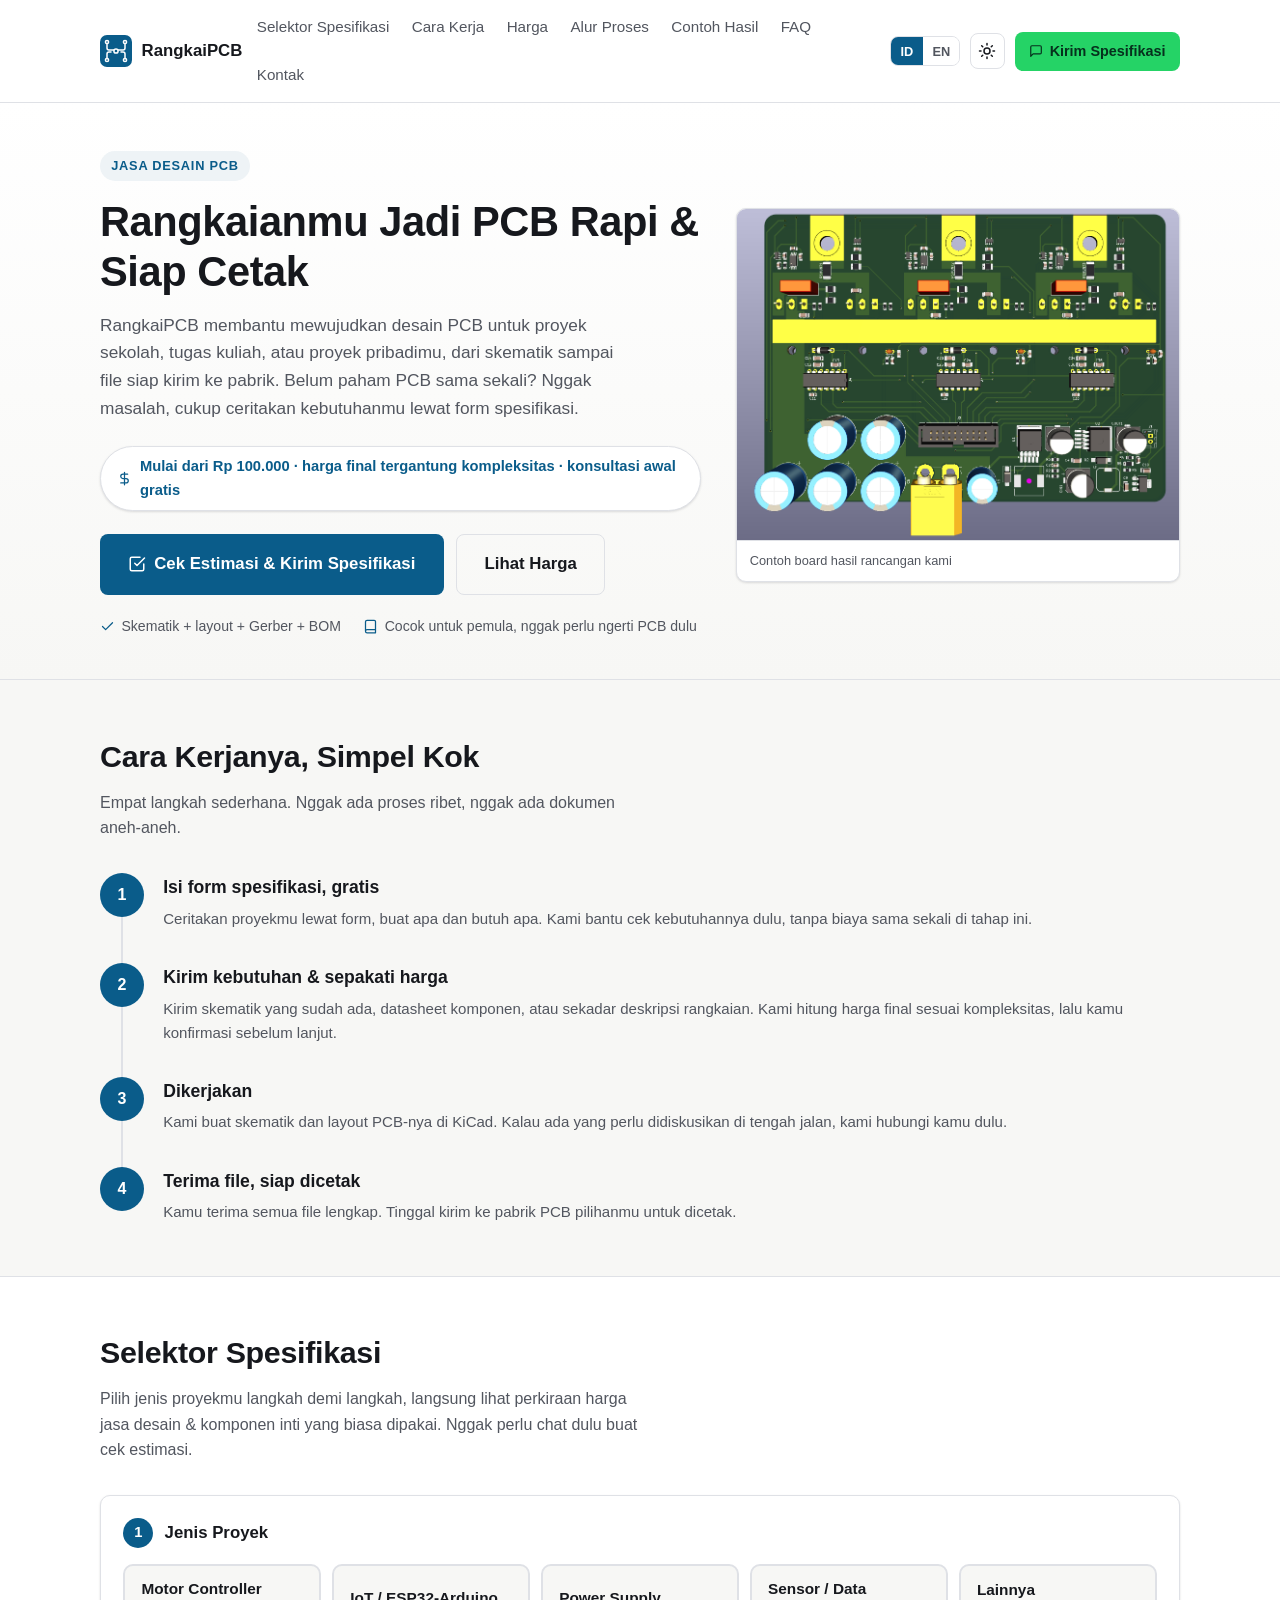
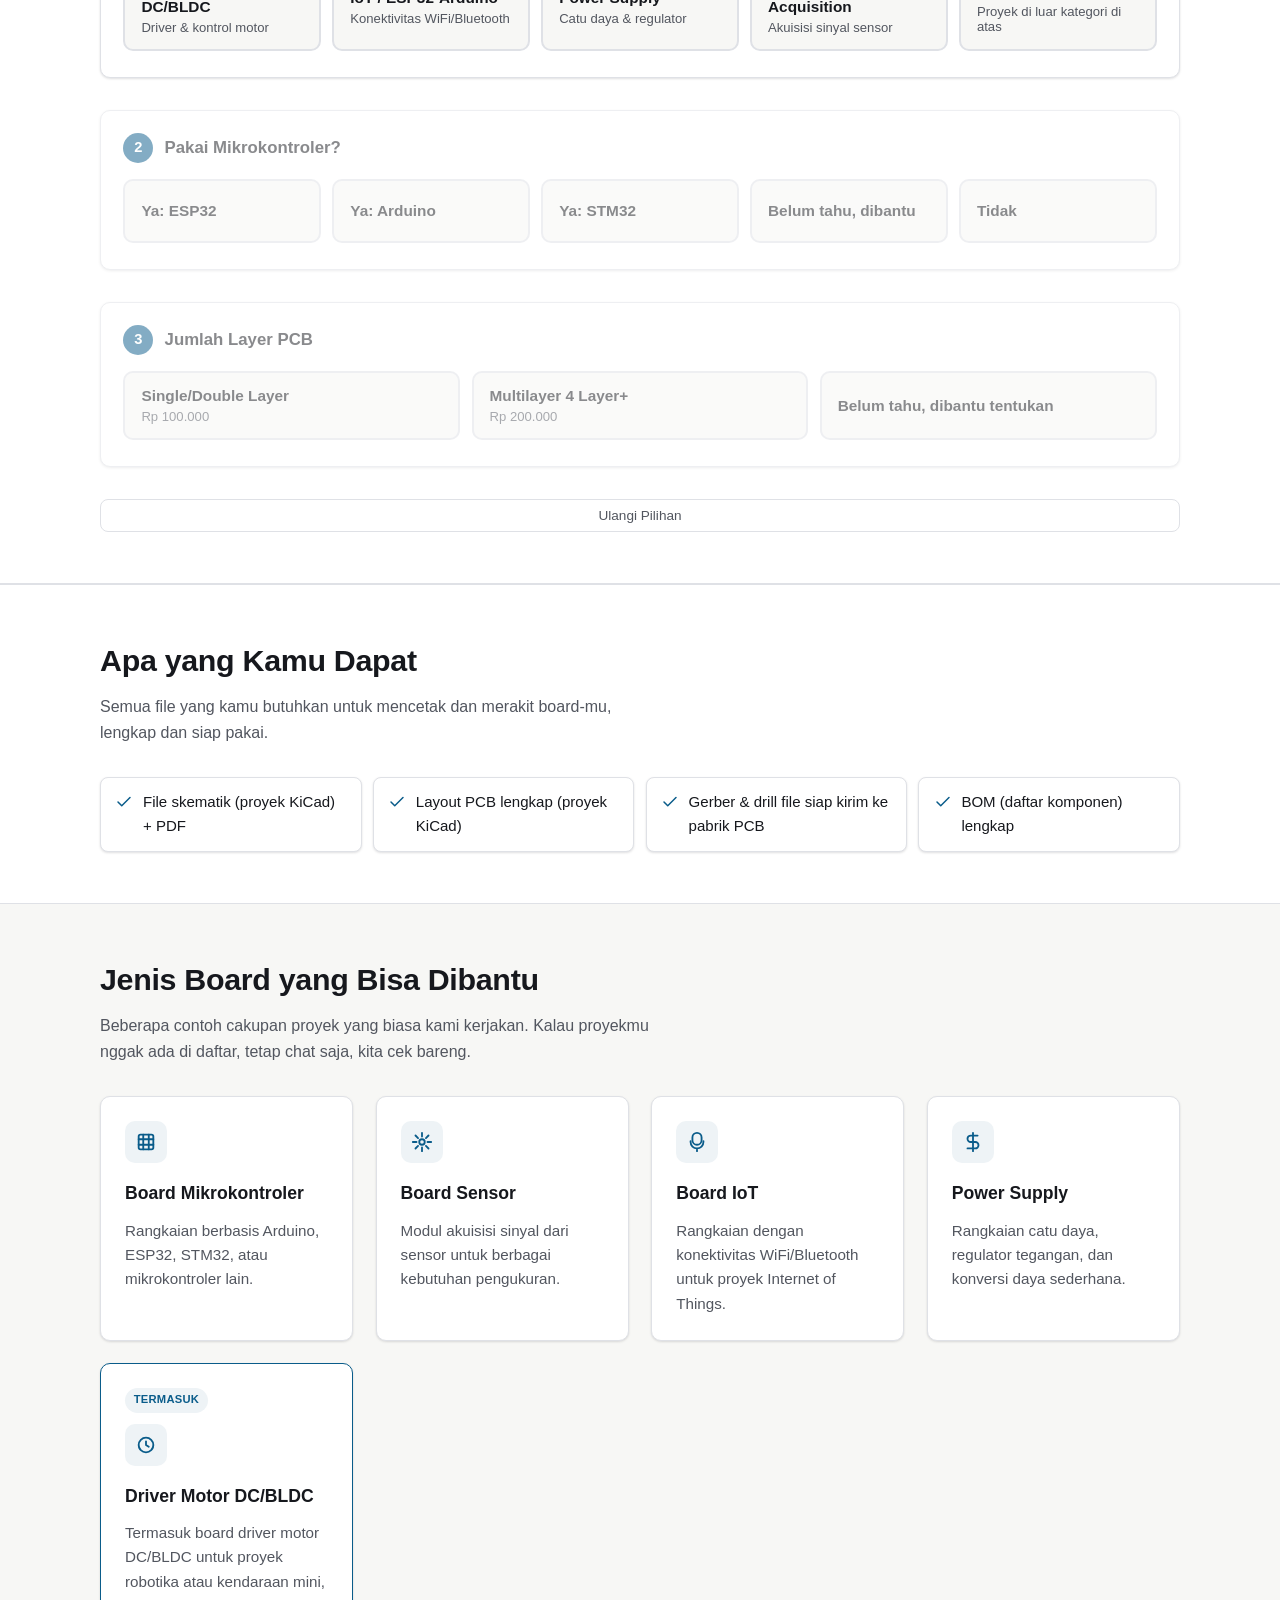
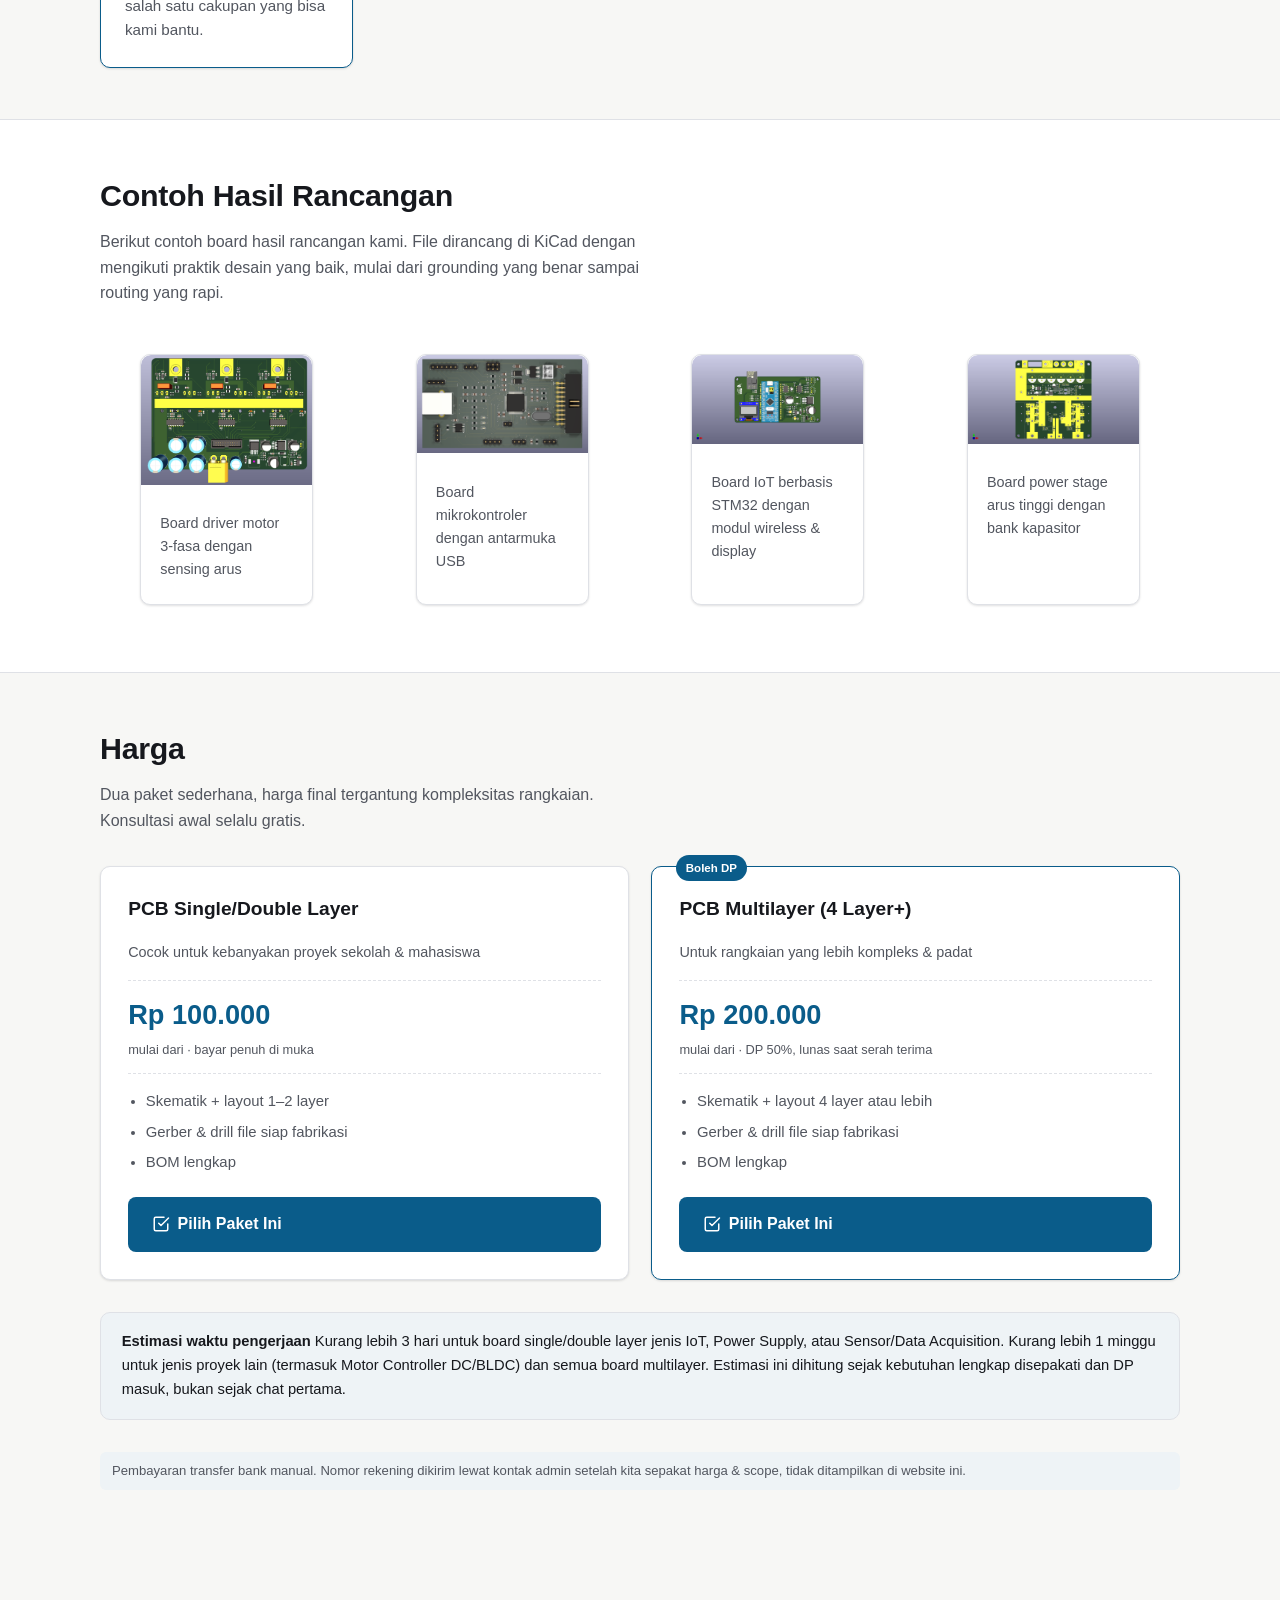
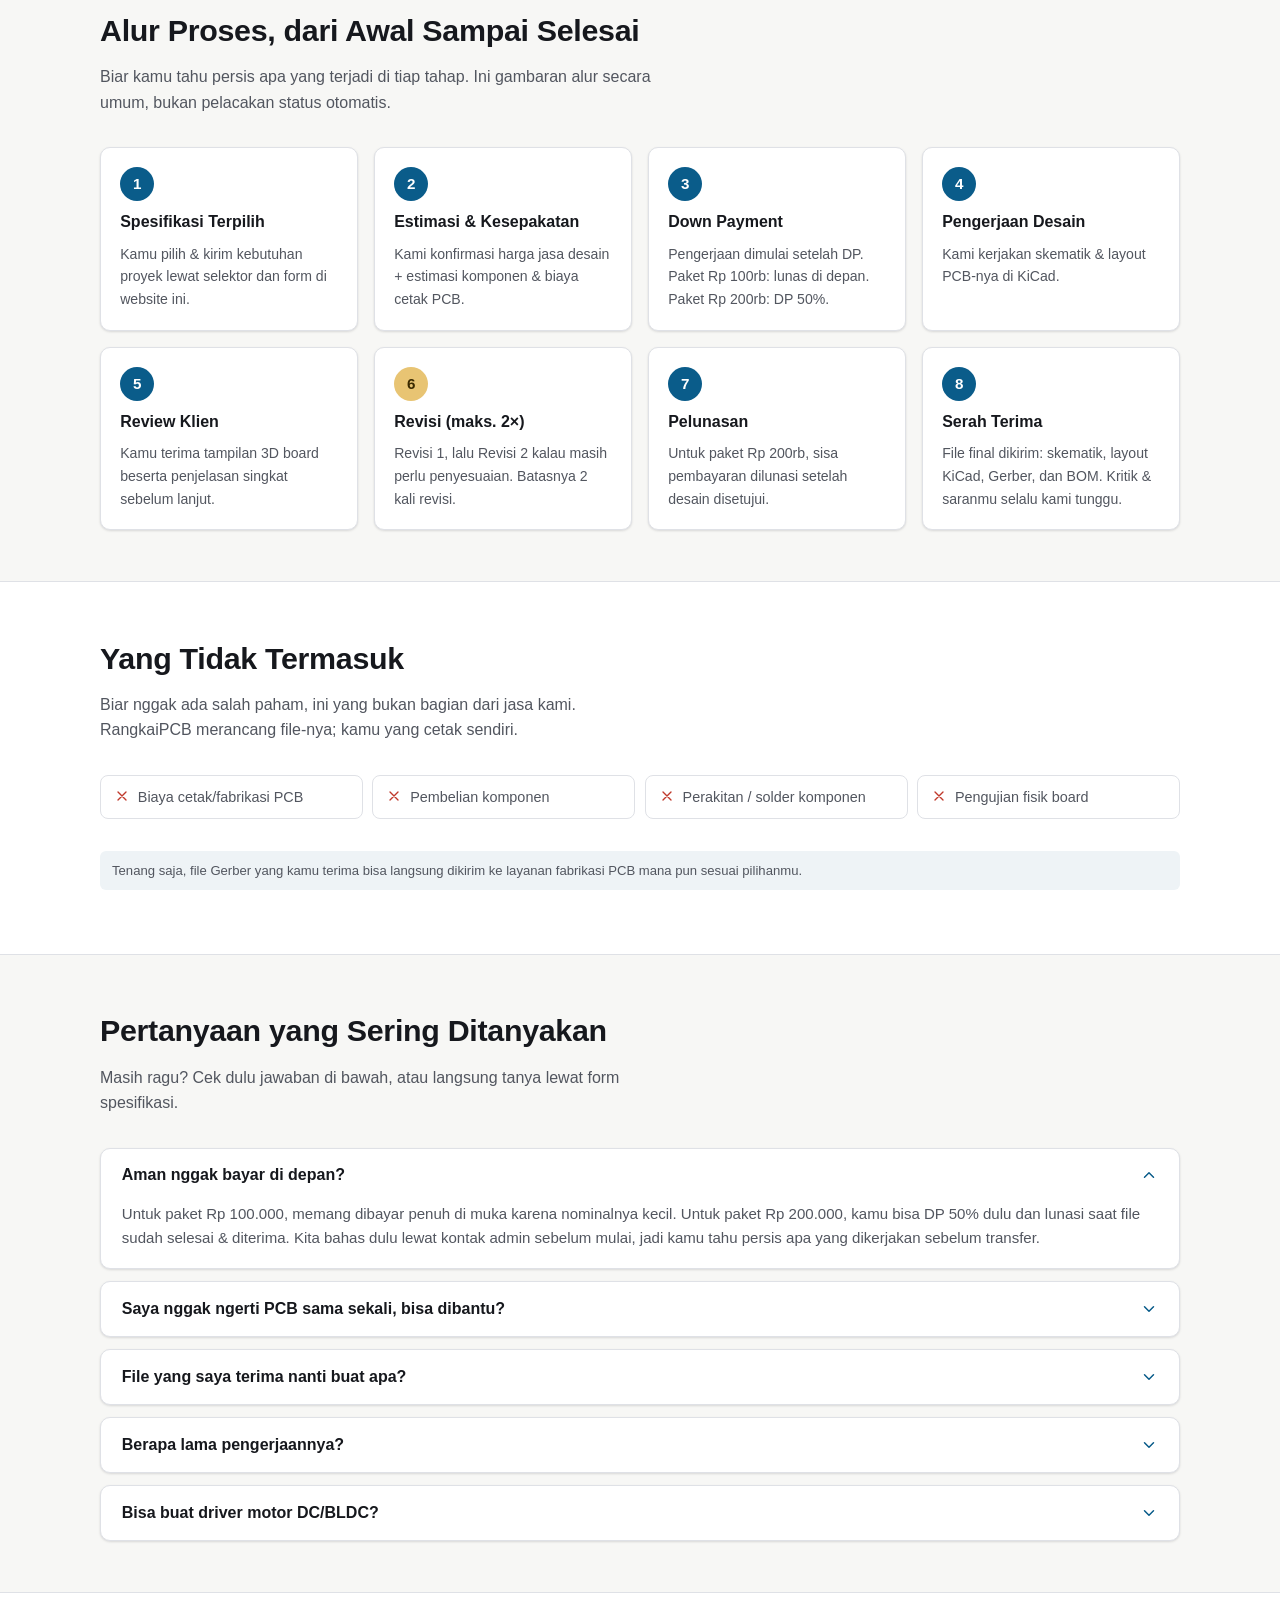
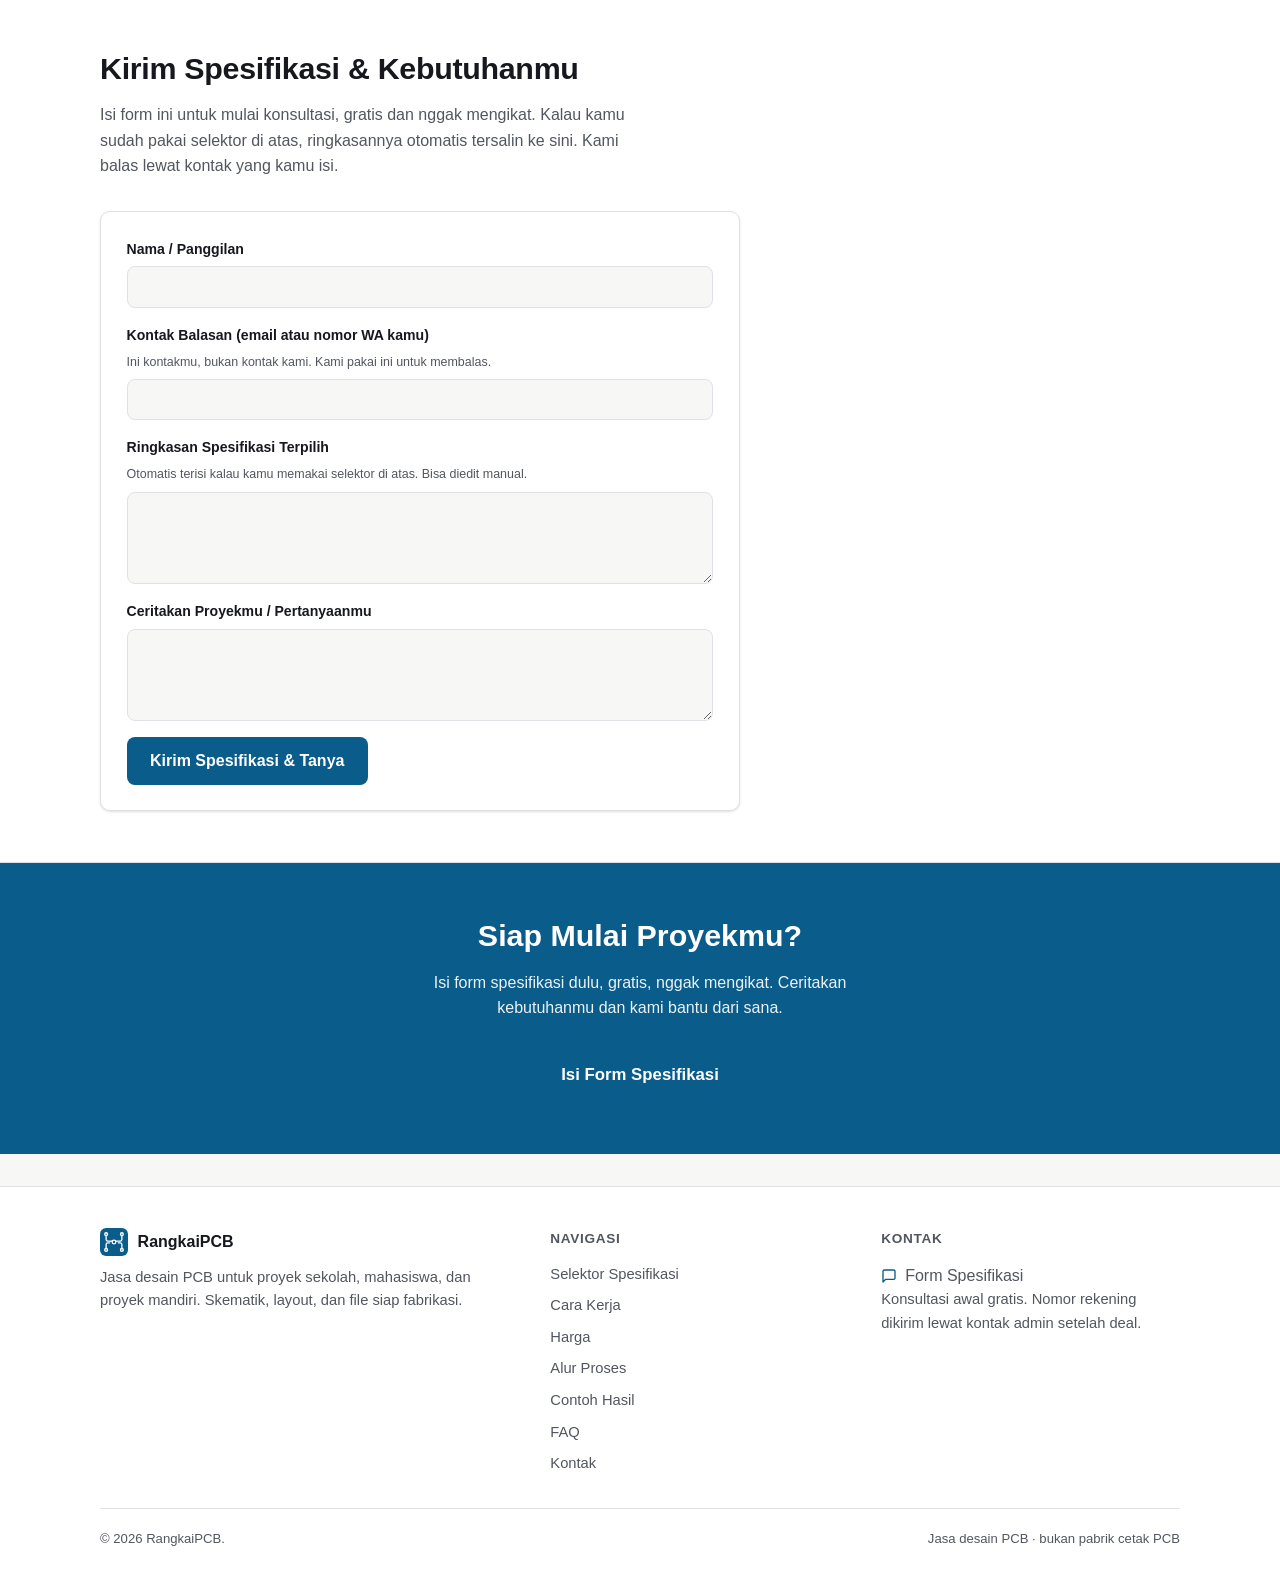
==== index.html @ 3a5ecfdc "initial commit" ====
<!DOCTYPE html>
<html lang="id" data-lang="id">
<head>
<meta charset="UTF-8">
<meta name="viewport" content="width=device-width, initial-scale=1.0">
<title data-title-id="RangkaiPCB: Jasa Desain PCB Mulai Rp 100.000" data-title-en="RangkaiPCB: PCB Design Service from Rp 100,000">RangkaiPCB: Jasa Desain PCB Mulai Rp 100.000</title>
<meta name="description" content="Jasa desain PCB murah untuk proyek sekolah dan mahasiswa. Skematik, layout, Gerber siap fabrikasi &amp; BOM. Mulai dari Rp 100.000, konsultasi awal gratis." data-desc-id="Jasa desain PCB murah untuk proyek sekolah dan mahasiswa. Skematik, layout, Gerber siap fabrikasi &amp; BOM. Mulai dari Rp 100.000, konsultasi awal gratis." data-desc-en="Affordable PCB design service for school and student projects. Schematic, layout, fabrication-ready Gerber files &amp; BOM. Starting from Rp 100,000, free initial consultation.">
<meta name="keywords" content="jasa desain PCB, jasa desain PCB murah, desain PCB proyek sekolah, desain PCB mahasiswa, jasa layout PCB, PCB design service, student PCB design, cheap PCB design service">
<meta name="theme-color" content="#0a5c8a">
<link rel="icon" type="image/svg+xml" href="assets/favicon.svg">
<link rel="canonical" href="https://rangkaipcb.github.io/">
<meta property="og:type" content="website">
<meta property="og:url" content="https://rangkaipcb.github.io/">
<meta property="og:title" content="RangkaiPCB: Jasa Desain PCB Mulai Rp 100.000">
<meta property="og:description" content="Skematik, layout, dan file siap fabrikasi untuk proyek sekolah &amp; mahasiswa. Mulai dari Rp 100.000. Konsultasi awal gratis.">
<meta property="og:image" content="https://rangkaipcb.github.io/assets/img/og-image.svg">
<meta property="og:locale" content="id_ID">
<meta name="twitter:card" content="summary_large_image">
<link rel="stylesheet" href="assets/css/style.css">
</head>
<body>
<a class="skip-link" href="#main">Lewati ke konten utama / Skip to main content</a>

<header class="site-header">
  <nav class="nav-bar" aria-label="Navigasi utama">
    <a class="brand" href="index.html">
      <svg class="brand-logo" viewBox="0 0 64 64" aria-hidden="true"><rect width="64" height="64" rx="14" fill="#0a5c8a"/><g fill="none" stroke="#fff" stroke-width="3" stroke-linecap="round" stroke-linejoin="round"><circle cx="14" cy="14" r="3.2"/><circle cx="50" cy="14" r="3.2"/><circle cx="14" cy="50" r="3.2"/><circle cx="50" cy="50" r="3.2"/><circle cx="32" cy="32" r="4.2"/><path d="M14 17.2v9a4 4 0 0 0 4 4h10"/><path d="M50 17.2v9a4 4 0 0 1 -4 4h-10"/><path d="M14 46.8v-9a4 4 0 0 1 4 -4h4"/><path d="M50 46.8v-9a4 4 0 0 0 -4 -4h-4"/></g></svg>
      <span>RangkaiPCB</span>
    </a>
    <button class="nav-toggle" id="nav-toggle" aria-expanded="false" aria-controls="nav-links" aria-label="Buka menu navigasi">
      <svg viewBox="0 0 24 24" fill="none" stroke="currentColor" stroke-width="2" stroke-linecap="round" aria-hidden="true"><path d="M3 6h18M3 12h18M3 18h18"/></svg>
    </button>
    <ul class="nav-links" id="nav-links">
      <li><a href="#selektor" data-lang-id="Selektor Spesifikasi" data-lang-en="Spec Selector">Selektor Spesifikasi</a></li>
      <li><a href="#cara-kerja" data-lang-id="Cara Kerja" data-lang-en="How It Works">Cara Kerja</a></li>
      <li><a href="#harga" data-lang-id="Harga" data-lang-en="Pricing">Harga</a></li>
      <li><a href="#alur" data-lang-id="Alur Proses" data-lang-en="Process Flow">Alur Proses</a></li>
      <li><a href="#contoh" data-lang-id="Contoh Hasil" data-lang-en="Sample Work">Contoh Hasil</a></li>
      <li><a href="#faq" data-lang-id="FAQ" data-lang-en="FAQ">FAQ</a></li>
      <li><a href="#kontak" data-lang-id="Kontak" data-lang-en="Contact">Kontak</a></li>
    </ul>
    <div class="nav-tools">
      <div class="lang-toggle" role="group" aria-label="Pilih bahasa / Language switch">
        <button type="button" data-lang-btn="id" class="active" aria-pressed="true">ID</button>
        <button type="button" data-lang-btn="en" aria-pressed="false">EN</button>
      </div>
      <button class="icon-btn" id="theme-toggle" type="button" aria-pressed="false" aria-label="Ganti mode gelap/terang">
        <svg viewBox="0 0 24 24" fill="none" stroke="currentColor" stroke-width="2" stroke-linecap="round" stroke-linejoin="round" aria-hidden="true"><circle cx="12" cy="12" r="4"/><path d="M12 2v2M12 20v2M4.9 4.9l1.4 1.4M17.7 17.7l1.4 1.4M2 12h2M20 12h2M4.9 19.1l1.4-1.4M17.7 6.3l1.4-1.4"/></svg>
      </button>
      <a class="nav-cta" href="#kontak">
        <svg viewBox="0 0 24 24" fill="none" stroke="currentColor" stroke-width="2" stroke-linecap="round" stroke-linejoin="round" aria-hidden="true"><path d="M21 15a2 2 0 0 1-2 2H7l-4 4V5a2 2 0 0 1 2-2h14a2 2 0 0 1 2 2z"/></svg>
        <span data-lang-id="Kirim Spesifikasi" data-lang-en="Send Spec">Kirim Spesifikasi</span>
      </a>
    </div>
  </nav>
</header>

<main id="main">

  <!-- HERO -->
  <section class="hero">
    <div class="container hero-grid">
      <div>
        <span class="eyebrow" data-lang-id="Jasa Desain PCB" data-lang-en="PCB Design Service">Jasa Desain PCB</span>
        <h1 data-lang-id="Rangkaianmu Jadi PCB Rapi &amp; Siap Cetak" data-lang-en="Turn Your Circuit Into a Clean, Print-Ready PCB">Rangkaianmu Jadi PCB Rapi &amp; Siap Cetak</h1>
        <p class="hero-lead" data-lang-id="RangkaiPCB membantu mewujudkan desain PCB untuk proyek sekolah, tugas kuliah, atau proyek pribadimu, dari skematik sampai file siap kirim ke pabrik. Belum paham PCB sama sekali? Nggak masalah, cukup ceritakan kebutuhanmu lewat form spesifikasi." data-lang-en="RangkaiPCB helps bring your PCB design to life for school projects, college assignments, or personal builds, from schematic all the way to files ready for the fab house. No PCB knowledge yet? No problem, just tell us what you need through the spec form.">RangkaiPCB membantu mewujudkan desain PCB untuk proyek sekolah, tugas kuliah, atau proyek pribadimu, dari skematik sampai file siap kirim ke pabrik. Belum paham PCB sama sekali? Nggak masalah, cukup ceritakan kebutuhanmu lewat form spesifikasi.</p>
        <div class="hero-price-chip">
          <svg width="16" height="16" viewBox="0 0 24 24" fill="none" stroke="currentColor" stroke-width="2" stroke-linecap="round" stroke-linejoin="round" aria-hidden="true"><path d="M12 2v20M17 5H9.5a3.5 3.5 0 0 0 0 7h5a3.5 3.5 0 0 1 0 7H6"/></svg>
          <span data-lang-id="Mulai dari Rp 100.000 &middot; harga final tergantung kompleksitas &middot; konsultasi awal gratis" data-lang-en="Starting from Rp 100,000 &middot; final price depends on complexity &middot; free initial consultation">Mulai dari Rp 100.000 &middot; harga final tergantung kompleksitas &middot; konsultasi awal gratis</span>
        </div>
        <div class="hero-actions">
          <a class="btn btn-primary btn-lg" href="#selektor">
            <svg viewBox="0 0 24 24" fill="none" stroke="currentColor" stroke-width="2" stroke-linecap="round" stroke-linejoin="round" aria-hidden="true"><path d="M9 11l3 3L22 4M21 12v7a2 2 0 0 1-2 2H5a2 2 0 0 1-2-2V5a2 2 0 0 1 2-2h11"/></svg>
            <span data-lang-id="Cek Estimasi &amp; Kirim Spesifikasi" data-lang-en="Check Estimate &amp; Send Spec">Cek Estimasi &amp; Kirim Spesifikasi</span>
          </a>
          <a class="btn btn-outline btn-lg" href="#harga">
            <span data-lang-id="Lihat Harga" data-lang-en="See Pricing">Lihat Harga</span>
          </a>
        </div>
        <ul class="hero-meta">
          <li>
            <svg viewBox="0 0 24 24" fill="none" stroke="currentColor" stroke-width="2" stroke-linecap="round" stroke-linejoin="round" aria-hidden="true"><path d="M20 6 9 17l-5-5"/></svg>
            <span data-lang-id="Skematik + layout + Gerber + BOM" data-lang-en="Schematic + layout + Gerber + BOM">Skematik + layout + Gerber + BOM</span>
          </li>
          <li>
            <svg viewBox="0 0 24 24" fill="none" stroke="currentColor" stroke-width="2" stroke-linecap="round" stroke-linejoin="round" aria-hidden="true"><path d="M4 19.5A2.5 2.5 0 0 1 6.5 17H20M4 19.5A2.5 2.5 0 0 0 6.5 22H20V4a2 2 0 0 0-2-2H6.5A2.5 2.5 0 0 0 4 4.5v15Z"/></svg>
            <span data-lang-id="Cocok untuk pemula, nggak perlu ngerti PCB dulu" data-lang-en="Beginner friendly, no prior PCB knowledge needed">Cocok untuk pemula, nggak perlu ngerti PCB dulu</span>
          </li>
        </ul>
      </div>
      <div class="hero-media">
        <figure>
          <img src="assets/img/board-motor.png" alt="Contoh board PCB hasil rancangan RangkaiPCB">
          <figcaption data-lang-id="Contoh board hasil rancangan kami" data-lang-en="Sample board from one of our designs">Contoh board hasil rancangan kami</figcaption>
        </figure>
      </div>
    </div>
  </section>

  <!-- CARA KERJA -->
  <section class="section" id="cara-kerja">
    <div class="container">
      <div class="section-head">
        <h2 data-lang-id="Cara Kerjanya, Simpel Kok" data-lang-en="How It Works, Simple as That">Cara Kerjanya, Simpel Kok</h2>
        <p data-lang-id="Empat langkah sederhana. Nggak ada proses ribet, nggak ada dokumen aneh-aneh." data-lang-en="Four simple steps. No complicated process, no confusing paperwork.">Empat langkah sederhana. Nggak ada proses ribet, nggak ada dokumen aneh-aneh.</p>
      </div>
      <div class="timeline">
        <div class="timeline-step">
          <div class="timeline-marker">1</div>
          <div class="timeline-body">
            <h3 data-lang-id="Isi form spesifikasi, gratis" data-lang-en="Fill in the spec form, free">Isi form spesifikasi, gratis</h3>
            <p data-lang-id="Ceritakan proyekmu lewat form, buat apa dan butuh apa. Kami bantu cek kebutuhannya dulu, tanpa biaya sama sekali di tahap ini." data-lang-en="Tell us about your project through the form: what it's for and what you need. We'll help figure out the requirements first, completely free at this stage.">Ceritakan proyekmu lewat form, buat apa dan butuh apa. Kami bantu cek kebutuhannya dulu, tanpa biaya sama sekali di tahap ini.</p>
          </div>
        </div>
        <div class="timeline-step">
          <div class="timeline-marker">2</div>
          <div class="timeline-body">
            <h3 data-lang-id="Kirim kebutuhan &amp; sepakati harga" data-lang-en="Share requirements &amp; agree on price">Kirim kebutuhan &amp; sepakati harga</h3>
            <p data-lang-id="Kirim skematik yang sudah ada, datasheet komponen, atau sekadar deskripsi rangkaian. Kami hitung harga final sesuai kompleksitas, lalu kamu konfirmasi sebelum lanjut." data-lang-en="Send over any existing schematic, component datasheets, or just a description of the circuit. We calculate the final price based on complexity, and you confirm before we proceed.">Kirim skematik yang sudah ada, datasheet komponen, atau sekadar deskripsi rangkaian. Kami hitung harga final sesuai kompleksitas, lalu kamu konfirmasi sebelum lanjut.</p>
          </div>
        </div>
        <div class="timeline-step">
          <div class="timeline-marker">3</div>
          <div class="timeline-body">
            <h3 data-lang-id="Dikerjakan" data-lang-en="We design it">Dikerjakan</h3>
            <p data-lang-id="Kami buat skematik dan layout PCB-nya di KiCad. Kalau ada yang perlu didiskusikan di tengah jalan, kami hubungi kamu dulu." data-lang-en="We build the schematic and PCB layout in KiCad. If anything needs to be discussed along the way, we'll reach out first.">Kami buat skematik dan layout PCB-nya di KiCad. Kalau ada yang perlu didiskusikan di tengah jalan, kami hubungi kamu dulu.</p>
          </div>
        </div>
        <div class="timeline-step">
          <div class="timeline-marker">4</div>
          <div class="timeline-body">
            <h3 data-lang-id="Terima file, siap dicetak" data-lang-en="Receive your files, ready to fabricate">Terima file, siap dicetak</h3>
            <p data-lang-id="Kamu terima semua file lengkap. Tinggal kirim ke pabrik PCB pilihanmu untuk dicetak." data-lang-en="You receive all the complete files. Just send them to a fab house of your choice for production.">Kamu terima semua file lengkap. Tinggal kirim ke pabrik PCB pilihanmu untuk dicetak.</p>
          </div>
        </div>
      </div>
    </div>
  </section>

  <!-- SELEKTOR SPESIFIKASI -->
  <section class="section section-alt" id="selektor">
    <div class="container">
      <div class="section-head">
        <h2 data-lang-id="Selektor Spesifikasi" data-lang-en="Spec Selector">Selektor Spesifikasi</h2>
        <p data-lang-id="Pilih jenis proyekmu langkah demi langkah, langsung lihat perkiraan harga jasa desain &amp; komponen inti yang biasa dipakai. Nggak perlu chat dulu buat cek estimasi." data-lang-en="Pick your project type step by step and instantly see the design service price estimate &amp; typical core components used. No need to chat first just to check an estimate.">Pilih jenis proyekmu langkah demi langkah, langsung lihat perkiraan harga jasa desain &amp; komponen inti yang biasa dipakai. Nggak perlu chat dulu buat cek estimasi.</p>
      </div>

      <div class="selector-steps" id="spec-selector">

        <!-- Step 1: Jenis Proyek -->
        <div class="selector-step" data-step="project" data-locked="false">
          <div class="selector-step-head">
            <span class="selector-step-num">1</span>
            <h3 data-lang-id="Jenis Proyek" data-lang-en="Project Type">Jenis Proyek</h3>
          </div>
          <div class="selector-options" data-group="project">
            <button type="button" class="selector-option" data-value="motor" aria-pressed="false">
              <span class="opt-title" data-lang-id="Motor Controller DC/BLDC" data-lang-en="DC/BLDC Motor Controller">Motor Controller DC/BLDC</span>
              <span class="opt-sub" data-lang-id="Driver &amp; kontrol motor" data-lang-en="Motor driver &amp; control">Driver &amp; kontrol motor</span>
            </button>
            <button type="button" class="selector-option" data-value="iot" aria-pressed="false">
              <span class="opt-title" data-lang-id="IoT / ESP32-Arduino" data-lang-en="IoT / ESP32-Arduino">IoT / ESP32-Arduino</span>
              <span class="opt-sub" data-lang-id="Konektivitas WiFi/Bluetooth" data-lang-en="WiFi/Bluetooth connectivity">Konektivitas WiFi/Bluetooth</span>
            </button>
            <button type="button" class="selector-option" data-value="power" aria-pressed="false">
              <span class="opt-title" data-lang-id="Power Supply" data-lang-en="Power Supply">Power Supply</span>
              <span class="opt-sub" data-lang-id="Catu daya &amp; regulator" data-lang-en="Power supply &amp; regulator">Catu daya &amp; regulator</span>
            </button>
            <button type="button" class="selector-option" data-value="sensor" aria-pressed="false">
              <span class="opt-title" data-lang-id="Sensor / Data Acquisition" data-lang-en="Sensor / Data Acquisition">Sensor / Data Acquisition</span>
              <span class="opt-sub" data-lang-id="Akuisisi sinyal sensor" data-lang-en="Sensor signal acquisition">Akuisisi sinyal sensor</span>
            </button>
            <button type="button" class="selector-option" data-value="lainnya" aria-pressed="false">
              <span class="opt-title" data-lang-id="Lainnya" data-lang-en="Other">Lainnya</span>
              <span class="opt-sub" data-lang-id="Proyek di luar kategori di atas" data-lang-en="Project outside the categories above">Proyek di luar kategori di atas</span>
            </button>
          </div>
        </div>

        <!-- Step 2: Mikrokontroler -->
        <div class="selector-step" data-step="mcu" data-locked="true">
          <div class="selector-step-head">
            <span class="selector-step-num">2</span>
            <h3 data-lang-id="Pakai Mikrokontroler?" data-lang-en="Using a Microcontroller?">Pakai Mikrokontroler?</h3>
          </div>
          <div class="selector-options" data-group="mcu">
            <button type="button" class="selector-option" data-value="esp32" aria-pressed="false">
              <span class="opt-title" data-lang-id="Ya: ESP32" data-lang-en="Yes: ESP32">Ya: ESP32</span>
            </button>
            <button type="button" class="selector-option" data-value="arduino" aria-pressed="false">
              <span class="opt-title" data-lang-id="Ya: Arduino" data-lang-en="Yes: Arduino">Ya: Arduino</span>
            </button>
            <button type="button" class="selector-option" data-value="stm32" aria-pressed="false">
              <span class="opt-title" data-lang-id="Ya: STM32" data-lang-en="Yes: STM32">Ya: STM32</span>
            </button>
            <button type="button" class="selector-option" data-value="belum-tahu-mcu" aria-pressed="false">
              <span class="opt-title" data-lang-id="Belum tahu, dibantu" data-lang-en="Not sure yet, help me decide">Belum tahu, dibantu</span>
            </button>
            <button type="button" class="selector-option" data-value="tidak" aria-pressed="false">
              <span class="opt-title" data-lang-id="Tidak" data-lang-en="No">Tidak</span>
            </button>
          </div>
        </div>

        <!-- Step 3: Jumlah Layer -->
        <div class="selector-step" data-step="layer" data-locked="true">
          <div class="selector-step-head">
            <span class="selector-step-num">3</span>
            <h3 data-lang-id="Jumlah Layer PCB" data-lang-en="Number of PCB Layers">Jumlah Layer PCB</h3>
          </div>
          <div class="selector-options" data-group="layer">
            <button type="button" class="selector-option" data-value="single-double" aria-pressed="false">
              <span class="opt-title" data-lang-id="Single/Double Layer" data-lang-en="Single/Double Layer">Single/Double Layer</span>
              <span class="opt-sub">Rp 100.000</span>
            </button>
            <button type="button" class="selector-option" data-value="multilayer" aria-pressed="false">
              <span class="opt-title" data-lang-id="Multilayer 4 Layer+" data-lang-en="Multilayer 4 Layer+">Multilayer 4 Layer+</span>
              <span class="opt-sub">Rp 200.000</span>
            </button>
            <button type="button" class="selector-option" data-value="belum-tahu-layer" aria-pressed="false">
              <span class="opt-title" data-lang-id="Belum tahu, dibantu tentukan" data-lang-en="Not sure yet, help me decide">Belum tahu, dibantu tentukan</span>
            </button>
          </div>
        </div>

        <!-- Reset -->
        <button type="button" class="selector-reset" id="selector-reset-btn" data-lang-id="Ulangi Pilihan" data-lang-en="Start Over">Ulangi Pilihan</button>

        <!-- Result panel -->
        <div class="spec-result" id="spec-result" aria-live="polite">
          <h3 class="spec-result-title">
            <svg viewBox="0 0 24 24" fill="none" stroke="currentColor" stroke-width="2" stroke-linecap="round" stroke-linejoin="round" aria-hidden="true"><path d="M20 6 9 17l-5-5"/></svg>
            <span data-lang-id="Spesifikasi Terpilih" data-lang-en="Selected Specification">Spesifikasi Terpilih</span>
          </h3>

          <div class="spec-summary" id="spec-summary"></div>

          <div class="spec-price" id="spec-price"></div>

          <div class="spec-component-list">
            <h4 data-lang-id="List Komponen Inti Tipikal" data-lang-en="Typical Core Component List">List Komponen Inti Tipikal</h4>
            <ul id="spec-components"></ul>
            <p class="spec-component-note" data-lang-id="Ini komponen TIPIKAL untuk jenis proyek ini, daftar finalnya menyesuaikan spesifikasi &amp; anggaranmu dan dibahas saat konsultasi. Komponen kecil (resistor, kapasitor, dll.) tidak dirinci di sini." data-lang-en="These are TYPICAL components for this project type; the final list depends on your spec &amp; budget and is discussed during consultation. Small components (resistors, capacitors, etc.) are not itemized here.">Ini komponen TIPIKAL untuk jenis proyek ini, daftar finalnya menyesuaikan spesifikasi &amp; anggaranmu dan dibahas saat konsultasi. Komponen kecil (resistor, kapasitor, dll.) tidak dirinci di sini.</p>
          </div>

          <div class="spec-cost-note">
            <p data-lang-id="Kamu membayar jasa desain (harga di atas). Komponen &amp; ongkos cetak PCB ditanggung klien sepenuhnya sesuai harga asli, dan akan diestimasikan setelah desain awal disepakati." data-lang-en="You pay for the design service (price above). Components &amp; PCB fabrication cost are fully covered by the client at actual price, estimated once the initial design is agreed on.">Kamu membayar jasa desain (harga di atas). Komponen &amp; ongkos cetak PCB ditanggung klien sepenuhnya sesuai harga asli, dan akan diestimasikan setelah desain awal disepakati.</p>
          </div>

          <div class="spec-actions">
            <a class="btn btn-primary" href="#kontak" id="spec-send-btn">
              <span data-lang-id="Kirim Spesifikasi &amp; Tanya" data-lang-en="Send Spec &amp; Ask">Kirim Spesifikasi &amp; Tanya</span>
            </a>
          </div>
        </div>

      </div>
    </div>
  </section>

  <!-- DELIVERABLE -->
  <section class="section section-alt">
    <div class="container">
      <div class="section-head">
        <h2 data-lang-id="Apa yang Kamu Dapat" data-lang-en="What You Get">Apa yang Kamu Dapat</h2>
        <p data-lang-id="Semua file yang kamu butuhkan untuk mencetak dan merakit board-mu, lengkap dan siap pakai." data-lang-en="All the files you need to fabricate and assemble your board, complete and ready to use.">Semua file yang kamu butuhkan untuk mencetak dan merakit board-mu, lengkap dan siap pakai.</p>
      </div>
      <ul class="deliverable-list">
        <li>
          <svg viewBox="0 0 24 24" fill="none" stroke="currentColor" stroke-width="2" stroke-linecap="round" stroke-linejoin="round" aria-hidden="true"><path d="M20 6 9 17l-5-5"/></svg>
          <span data-lang-id="File skematik (proyek KiCad) + PDF" data-lang-en="Schematic files (KiCad project) + PDF">File skematik (proyek KiCad) + PDF</span>
        </li>
        <li>
          <svg viewBox="0 0 24 24" fill="none" stroke="currentColor" stroke-width="2" stroke-linecap="round" stroke-linejoin="round" aria-hidden="true"><path d="M20 6 9 17l-5-5"/></svg>
          <span data-lang-id="Layout PCB lengkap (proyek KiCad)" data-lang-en="Complete PCB layout (KiCad project)">Layout PCB lengkap (proyek KiCad)</span>
        </li>
        <li>
          <svg viewBox="0 0 24 24" fill="none" stroke="currentColor" stroke-width="2" stroke-linecap="round" stroke-linejoin="round" aria-hidden="true"><path d="M20 6 9 17l-5-5"/></svg>
          <span data-lang-id="Gerber &amp; drill file siap kirim ke pabrik PCB" data-lang-en="Gerber &amp; drill files ready to send to a fab house">Gerber &amp; drill file siap kirim ke pabrik PCB</span>
        </li>
        <li>
          <svg viewBox="0 0 24 24" fill="none" stroke="currentColor" stroke-width="2" stroke-linecap="round" stroke-linejoin="round" aria-hidden="true"><path d="M20 6 9 17l-5-5"/></svg>
          <span data-lang-id="BOM (daftar komponen) lengkap" data-lang-en="Complete BOM (bill of materials)">BOM (daftar komponen) lengkap</span>
        </li>
      </ul>
    </div>
  </section>

  <!-- JENIS BOARD -->
  <section class="section">
    <div class="container">
      <div class="section-head">
        <h2 data-lang-id="Jenis Board yang Bisa Dibantu" data-lang-en="Types of Boards We Can Help With">Jenis Board yang Bisa Dibantu</h2>
        <p data-lang-id="Beberapa contoh cakupan proyek yang biasa kami kerjakan. Kalau proyekmu nggak ada di daftar, tetap chat saja, kita cek bareng." data-lang-en="A few examples of the project scope we typically handle. If your project isn't listed, just chat with us anyway and we'll figure it out together.">Beberapa contoh cakupan proyek yang biasa kami kerjakan. Kalau proyekmu nggak ada di daftar, tetap chat saja, kita cek bareng.</p>
      </div>
      <div class="card-grid">
        <div class="card">
          <div class="card-icon">
            <svg viewBox="0 0 24 24" fill="none" stroke="currentColor" stroke-width="2" stroke-linecap="round" stroke-linejoin="round" aria-hidden="true"><rect x="4" y="4" width="16" height="16" rx="2"/><path d="M9 4v16M15 4v16M4 9h16M4 15h16"/></svg>
          </div>
          <h3 data-lang-id="Board Mikrokontroler" data-lang-en="Microcontroller Boards">Board Mikrokontroler</h3>
          <p data-lang-id="Rangkaian berbasis Arduino, ESP32, STM32, atau mikrokontroler lain." data-lang-en="Circuits based on Arduino, ESP32, STM32, or other microcontrollers.">Rangkaian berbasis Arduino, ESP32, STM32, atau mikrokontroler lain.</p>
        </div>
        <div class="card">
          <div class="card-icon">
            <svg viewBox="0 0 24 24" fill="none" stroke="currentColor" stroke-width="2" stroke-linecap="round" stroke-linejoin="round" aria-hidden="true"><circle cx="12" cy="12" r="3"/><path d="M12 2v4M12 18v4M4.9 4.9l2.8 2.8M16.3 16.3l2.8 2.8M2 12h4M18 12h4M4.9 19.1l2.8-2.8M16.3 7.7l2.8-2.8"/></svg>
          </div>
          <h3 data-lang-id="Board Sensor" data-lang-en="Sensor Boards">Board Sensor</h3>
          <p data-lang-id="Modul akuisisi sinyal dari sensor untuk berbagai kebutuhan pengukuran." data-lang-en="Signal acquisition modules from sensors for various measurement needs.">Modul akuisisi sinyal dari sensor untuk berbagai kebutuhan pengukuran.</p>
        </div>
        <div class="card">
          <div class="card-icon">
            <svg viewBox="0 0 24 24" fill="none" stroke="currentColor" stroke-width="2" stroke-linecap="round" stroke-linejoin="round" aria-hidden="true"><path d="M12 2a5 5 0 0 1 5 5v3a5 5 0 0 1-10 0V7a5 5 0 0 1 5-5Z"/><path d="M5 11v1a7 7 0 0 0 14 0v-1M12 19v3"/></svg>
          </div>
          <h3 data-lang-id="Board IoT" data-lang-en="IoT Boards">Board IoT</h3>
          <p data-lang-id="Rangkaian dengan konektivitas WiFi/Bluetooth untuk proyek Internet of Things." data-lang-en="Circuits with WiFi/Bluetooth connectivity for Internet of Things projects.">Rangkaian dengan konektivitas WiFi/Bluetooth untuk proyek Internet of Things.</p>
        </div>
        <div class="card">
          <div class="card-icon">
            <svg viewBox="0 0 24 24" fill="none" stroke="currentColor" stroke-width="2" stroke-linecap="round" stroke-linejoin="round" aria-hidden="true"><path d="M12 2v20M17 5H9.5a3.5 3.5 0 0 0 0 7h5a3.5 3.5 0 0 1 0 7H6"/></svg>
          </div>
          <h3 data-lang-id="Power Supply" data-lang-en="Power Supply Boards">Power Supply</h3>
          <p data-lang-id="Rangkaian catu daya, regulator tegangan, dan konversi daya sederhana." data-lang-en="Power supply circuits, voltage regulators, and simple power conversion.">Rangkaian catu daya, regulator tegangan, dan konversi daya sederhana.</p>
        </div>
        <div class="card card-highlight">
          <span class="card-tag" data-lang-id="Termasuk" data-lang-en="Included">Termasuk</span>
          <div class="card-icon">
            <svg viewBox="0 0 24 24" fill="none" stroke="currentColor" stroke-width="2" stroke-linecap="round" stroke-linejoin="round" aria-hidden="true"><circle cx="12" cy="12" r="8"/><path d="M12 8v4l3 2"/></svg>
          </div>
          <h3 data-lang-id="Driver Motor DC/BLDC" data-lang-en="DC/BLDC Motor Driver Boards">Driver Motor DC/BLDC</h3>
          <p data-lang-id="Termasuk board driver motor DC/BLDC untuk proyek robotika atau kendaraan mini, salah satu cakupan yang bisa kami bantu." data-lang-en="Includes DC/BLDC motor driver boards for robotics or small vehicle projects, one of the areas we can help with.">Termasuk board driver motor DC/BLDC untuk proyek robotika atau kendaraan mini, salah satu cakupan yang bisa kami bantu.</p>
        </div>
      </div>
    </div>
  </section>

  <!-- CONTOH HASIL -->
  <section class="section section-alt" id="contoh">
    <div class="container">
      <div class="section-head">
        <h2 data-lang-id="Contoh Hasil Rancangan" data-lang-en="Sample Design Work">Contoh Hasil Rancangan</h2>
        <p data-lang-id="Berikut contoh board hasil rancangan kami. File dirancang di KiCad dengan mengikuti praktik desain yang baik, mulai dari grounding yang benar sampai routing yang rapi." data-lang-en="Here's a sample board from our design work. Files are designed in KiCad following good design practices, from proper grounding to clean routing.">Berikut contoh board hasil rancangan kami. File dirancang di KiCad dengan mengikuti praktik desain yang baik, mulai dari grounding yang benar sampai routing yang rapi.</p>
      </div>
      <div class="card-grid">
        <figure class="card" style="padding:0; overflow:hidden;">
          <img src="assets/img/board-motor.png" alt="Contoh board driver motor 3-fasa hasil rancangan RangkaiPCB" style="border-radius:var(--radius) var(--radius) 0 0;">
          <figcaption style="padding:1rem 1.2rem 1.4rem; color:var(--color-text-muted); font-size:0.9rem;" data-lang-id="Board driver motor 3-fasa dengan sensing arus" data-lang-en="3-phase motor driver board with current sensing">Board driver motor 3-fasa dengan sensing arus</figcaption>
        </figure>
        <figure class="card" style="padding:0; overflow:hidden;">
          <img src="assets/img/board-mcu.png" alt="Contoh board mikrokontroler hasil rancangan RangkaiPCB" style="border-radius:var(--radius) var(--radius) 0 0;">
          <figcaption style="padding:1rem 1.2rem 1.4rem; color:var(--color-text-muted); font-size:0.9rem;" data-lang-id="Board mikrokontroler dengan antarmuka USB" data-lang-en="Microcontroller board with USB interface">Board mikrokontroler dengan antarmuka USB</figcaption>
        </figure>
        <figure class="card" style="padding:0; overflow:hidden;">
          <img src="assets/img/board-iot.png" alt="Contoh board IoT berbasis STM32 hasil rancangan RangkaiPCB" style="border-radius:var(--radius) var(--radius) 0 0;">
          <figcaption style="padding:1rem 1.2rem 1.4rem; color:var(--color-text-muted); font-size:0.9rem;" data-lang-id="Board IoT berbasis STM32 dengan modul wireless &amp; display" data-lang-en="STM32-based IoT board with wireless module &amp; display">Board IoT berbasis STM32 dengan modul wireless &amp; display</figcaption>
        </figure>
        <figure class="card" style="padding:0; overflow:hidden;">
          <img src="assets/img/board-power.png" alt="Contoh board power stage hasil rancangan RangkaiPCB" style="border-radius:var(--radius) var(--radius) 0 0;">
          <figcaption style="padding:1rem 1.2rem 1.4rem; color:var(--color-text-muted); font-size:0.9rem;" data-lang-id="Board power stage arus tinggi dengan bank kapasitor" data-lang-en="High-current power stage board with capacitor bank">Board power stage arus tinggi dengan bank kapasitor</figcaption>
        </figure>
      </div>
    </div>
  </section>

  <!-- HARGA -->
  <section class="section" id="harga">
    <div class="container">
      <div class="section-head">
        <h2 data-lang-id="Harga" data-lang-en="Pricing">Harga</h2>
        <p data-lang-id="Dua paket sederhana, harga final tergantung kompleksitas rangkaian. Konsultasi awal selalu gratis." data-lang-en="Two simple packages, final price depends on circuit complexity. Initial consultation is always free.">Dua paket sederhana, harga final tergantung kompleksitas rangkaian. Konsultasi awal selalu gratis.</p>
      </div>
      <div class="pkg-grid">
        <div class="pkg-card">
          <h3 class="pkg-title" data-lang-id="PCB Single/Double Layer" data-lang-en="Single/Double Layer PCB">PCB Single/Double Layer</h3>
          <p class="pkg-sub" data-lang-id="Cocok untuk kebanyakan proyek sekolah &amp; mahasiswa" data-lang-en="Suitable for most school &amp; student projects">Cocok untuk kebanyakan proyek sekolah &amp; mahasiswa</p>
          <div class="pkg-price">Rp 100.000
            <small data-lang-id="mulai dari &middot; bayar penuh di muka" data-lang-en="starting from &middot; full payment upfront">mulai dari &middot; bayar penuh di muka</small>
          </div>
          <ul class="pkg-list">
            <li data-lang-id="Skematik + layout 1&ndash;2 layer" data-lang-en="Schematic + 1&ndash;2 layer layout">Skematik + layout 1&ndash;2 layer</li>
            <li data-lang-id="Gerber &amp; drill file siap fabrikasi" data-lang-en="Gerber &amp; drill files ready to fabricate">Gerber &amp; drill file siap fabrikasi</li>
            <li data-lang-id="BOM lengkap" data-lang-en="Complete BOM">BOM lengkap</li>
          </ul>
          <a class="btn btn-primary" href="#selektor">
            <svg viewBox="0 0 24 24" fill="none" stroke="currentColor" stroke-width="2" stroke-linecap="round" stroke-linejoin="round" aria-hidden="true"><path d="M9 11l3 3L22 4M21 12v7a2 2 0 0 1-2 2H5a2 2 0 0 1-2-2V5a2 2 0 0 1 2-2h11"/></svg>
            <span data-lang-id="Pilih Paket Ini" data-lang-en="Choose This Package">Pilih Paket Ini</span>
          </a>
        </div>
        <div class="pkg-card featured">
          <span class="pkg-badge" data-lang-id="Boleh DP" data-lang-en="Down Payment OK">Boleh DP</span>
          <h3 class="pkg-title" data-lang-id="PCB Multilayer (4 Layer+)" data-lang-en="Multilayer PCB (4 Layer+)">PCB Multilayer (4 Layer+)</h3>
          <p class="pkg-sub" data-lang-id="Untuk rangkaian yang lebih kompleks &amp; padat" data-lang-en="For more complex &amp; dense circuits">Untuk rangkaian yang lebih kompleks &amp; padat</p>
          <div class="pkg-price">Rp 200.000
            <small data-lang-id="mulai dari &middot; DP 50%, lunas saat serah terima" data-lang-en="starting from &middot; 50% down payment, rest on delivery">mulai dari &middot; DP 50%, lunas saat serah terima</small>
          </div>
          <ul class="pkg-list">
            <li data-lang-id="Skematik + layout 4 layer atau lebih" data-lang-en="Schematic + 4-layer or more layout">Skematik + layout 4 layer atau lebih</li>
            <li data-lang-id="Gerber &amp; drill file siap fabrikasi" data-lang-en="Gerber &amp; drill files ready to fabricate">Gerber &amp; drill file siap fabrikasi</li>
            <li data-lang-id="BOM lengkap" data-lang-en="Complete BOM">BOM lengkap</li>
          </ul>
          <a class="btn btn-primary" href="#selektor">
            <svg viewBox="0 0 24 24" fill="none" stroke="currentColor" stroke-width="2" stroke-linecap="round" stroke-linejoin="round" aria-hidden="true"><path d="M9 11l3 3L22 4M21 12v7a2 2 0 0 1-2 2H5a2 2 0 0 1-2-2V5a2 2 0 0 1 2-2h11"/></svg>
            <span data-lang-id="Pilih Paket Ini" data-lang-en="Choose This Package">Pilih Paket Ini</span>
          </a>
        </div>
      </div>
      <div class="info-box mt-lg">
        <strong data-lang-id="Estimasi waktu pengerjaan" data-lang-en="Estimated turnaround time">Estimasi waktu pengerjaan</strong>
        <span data-lang-id="Kurang lebih 3 hari untuk board single/double layer jenis IoT, Power Supply, atau Sensor/Data Acquisition. Kurang lebih 1 minggu untuk jenis proyek lain (termasuk Motor Controller DC/BLDC) dan semua board multilayer. Estimasi ini dihitung sejak kebutuhan lengkap disepakati dan DP masuk, bukan sejak chat pertama." data-lang-en="Around 3 days for single/double layer IoT, Power Supply, or Sensor/Data Acquisition boards. Around 1 week for other project types (including DC/BLDC Motor Controller) and all multilayer boards. This estimate is counted from when the full requirements are agreed and the down payment is in, not from the first chat.">Kurang lebih 3 hari untuk board single/double layer jenis IoT, Power Supply, atau Sensor/Data Acquisition. Kurang lebih 1 minggu untuk jenis proyek lain (termasuk Motor Controller DC/BLDC) dan semua board multilayer. Estimasi ini dihitung sejak kebutuhan lengkap disepakati dan DP masuk, bukan sejak chat pertama.</span>
      </div>
      <p class="pkg-note mt-lg" data-lang-id="Pembayaran transfer bank manual. Nomor rekening dikirim lewat kontak admin setelah kita sepakat harga &amp; scope, tidak ditampilkan di website ini." data-lang-en="Payment via manual bank transfer. Account number is sent through the admin contact after we agree on price &amp; scope, not shown on this website.">Pembayaran transfer bank manual. Nomor rekening dikirim lewat kontak admin setelah kita sepakat harga &amp; scope, tidak ditampilkan di website ini.</p>
    </div>
  </section>

  <!-- ALUR PROSES 8 TAHAP -->
  <section class="section" id="alur">
    <div class="container">
      <div class="section-head">
        <h2 data-lang-id="Alur Proses, dari Awal Sampai Selesai" data-lang-en="Process Flow, from Start to Finish">Alur Proses, dari Awal Sampai Selesai</h2>
        <p data-lang-id="Biar kamu tahu persis apa yang terjadi di tiap tahap. Ini gambaran alur secara umum, bukan pelacakan status otomatis." data-lang-en="So you know exactly what happens at each stage. This is just a general overview, not an automated status tracker.">Biar kamu tahu persis apa yang terjadi di tiap tahap. Ini gambaran alur secara umum, bukan pelacakan status otomatis.</p>
      </div>
      <div class="stepper">
        <div class="stepper-item">
          <span class="stepper-num">1</span>
          <h3 data-lang-id="Spesifikasi Terpilih" data-lang-en="Spec Selected">Spesifikasi Terpilih</h3>
          <p data-lang-id="Kamu pilih &amp; kirim kebutuhan proyek lewat selektor dan form di website ini." data-lang-en="You choose &amp; send your project needs through the selector and form on this website.">Kamu pilih &amp; kirim kebutuhan proyek lewat selektor dan form di website ini.</p>
        </div>
        <div class="stepper-item">
          <span class="stepper-num">2</span>
          <h3 data-lang-id="Estimasi &amp; Kesepakatan" data-lang-en="Estimate &amp; Agreement">Estimasi &amp; Kesepakatan</h3>
          <p data-lang-id="Kami konfirmasi harga jasa desain + estimasi komponen &amp; biaya cetak PCB." data-lang-en="We confirm the design service price + estimated components &amp; PCB fabrication cost.">Kami konfirmasi harga jasa desain + estimasi komponen &amp; biaya cetak PCB.</p>
        </div>
        <div class="stepper-item">
          <span class="stepper-num">3</span>
          <h3 data-lang-id="Down Payment" data-lang-en="Down Payment">Down Payment</h3>
          <p data-lang-id="Pengerjaan dimulai setelah DP. Paket Rp 100rb: lunas di depan. Paket Rp 200rb: DP 50%." data-lang-en="Work begins after down payment. Rp 100k package: full payment upfront. Rp 200k package: 50% down payment.">Pengerjaan dimulai setelah DP. Paket Rp 100rb: lunas di depan. Paket Rp 200rb: DP 50%.</p>
        </div>
        <div class="stepper-item">
          <span class="stepper-num">4</span>
          <h3 data-lang-id="Pengerjaan Desain" data-lang-en="Design in Progress">Pengerjaan Desain</h3>
          <p data-lang-id="Kami kerjakan skematik &amp; layout PCB-nya di KiCad." data-lang-en="We work on the schematic &amp; PCB layout in KiCad.">Kami kerjakan skematik &amp; layout PCB-nya di KiCad.</p>
        </div>
        <div class="stepper-item">
          <span class="stepper-num">5</span>
          <h3 data-lang-id="Review Klien" data-lang-en="Client Review">Review Klien</h3>
          <p data-lang-id="Kamu terima tampilan 3D board beserta penjelasan singkat sebelum lanjut." data-lang-en="You receive a 3D board preview along with a brief explanation before we continue.">Kamu terima tampilan 3D board beserta penjelasan singkat sebelum lanjut.</p>
        </div>
        <div class="stepper-item stepper-revision">
          <span class="stepper-num">6</span>
          <h3 data-lang-id="Revisi (maks. 2&times;)" data-lang-en="Revisions (max 2&times;)">Revisi (maks. 2&times;)</h3>
          <p data-lang-id="Revisi 1, lalu Revisi 2 kalau masih perlu penyesuaian. Batasnya 2 kali revisi." data-lang-en="Revision 1, then Revision 2 if further adjustment is needed. Limited to 2 revisions.">Revisi 1, lalu Revisi 2 kalau masih perlu penyesuaian. Batasnya 2 kali revisi.</p>
        </div>
        <div class="stepper-item">
          <span class="stepper-num">7</span>
          <h3 data-lang-id="Pelunasan" data-lang-en="Final Payment">Pelunasan</h3>
          <p data-lang-id="Untuk paket Rp 200rb, sisa pembayaran dilunasi setelah desain disetujui." data-lang-en="For the Rp 200k package, the remaining balance is settled once the design is approved.">Untuk paket Rp 200rb, sisa pembayaran dilunasi setelah desain disetujui.</p>
        </div>
        <div class="stepper-item">
          <span class="stepper-num">8</span>
          <h3 data-lang-id="Serah Terima" data-lang-en="Handover">Serah Terima</h3>
          <p data-lang-id="File final dikirim: skematik, layout KiCad, Gerber, dan BOM. Kritik &amp; saranmu selalu kami tunggu." data-lang-en="Final files delivered: schematic, KiCad layout, Gerber, and BOM. We always welcome your feedback &amp; suggestions.">File final dikirim: skematik, layout KiCad, Gerber, dan BOM. Kritik &amp; saranmu selalu kami tunggu.</p>
        </div>
      </div>
    </div>
  </section>

  <!-- YANG TIDAK TERMASUK -->
  <section class="section section-alt">
    <div class="container">
      <div class="section-head">
        <h2 data-lang-id="Yang Tidak Termasuk" data-lang-en="What's Not Included">Yang Tidak Termasuk</h2>
        <p data-lang-id="Biar nggak ada salah paham, ini yang bukan bagian dari jasa kami. RangkaiPCB merancang file-nya; kamu yang cetak sendiri." data-lang-en="So there's no confusion, here's what's not part of our service. RangkaiPCB designs the files; you handle the fabrication yourself.">Biar nggak ada salah paham, ini yang bukan bagian dari jasa kami. RangkaiPCB merancang file-nya; kamu yang cetak sendiri.</p>
      </div>
      <ul class="exclusion-list">
        <li>
          <svg viewBox="0 0 24 24" fill="none" stroke="currentColor" stroke-width="2" stroke-linecap="round" aria-hidden="true"><path d="M18 6 6 18M6 6l12 12"/></svg>
          <span data-lang-id="Biaya cetak/fabrikasi PCB" data-lang-en="PCB printing/fabrication cost">Biaya cetak/fabrikasi PCB</span>
        </li>
        <li>
          <svg viewBox="0 0 24 24" fill="none" stroke="currentColor" stroke-width="2" stroke-linecap="round" aria-hidden="true"><path d="M18 6 6 18M6 6l12 12"/></svg>
          <span data-lang-id="Pembelian komponen" data-lang-en="Component purchasing">Pembelian komponen</span>
        </li>
        <li>
          <svg viewBox="0 0 24 24" fill="none" stroke="currentColor" stroke-width="2" stroke-linecap="round" aria-hidden="true"><path d="M18 6 6 18M6 6l12 12"/></svg>
          <span data-lang-id="Perakitan / solder komponen" data-lang-en="Assembly / soldering">Perakitan / solder komponen</span>
        </li>
        <li>
          <svg viewBox="0 0 24 24" fill="none" stroke="currentColor" stroke-width="2" stroke-linecap="round" aria-hidden="true"><path d="M18 6 6 18M6 6l12 12"/></svg>
          <span data-lang-id="Pengujian fisik board" data-lang-en="Physical board testing">Pengujian fisik board</span>
        </li>
      </ul>
      <p class="pkg-note mt-lg" data-lang-id="Tenang saja, file Gerber yang kamu terima bisa langsung dikirim ke layanan fabrikasi PCB mana pun sesuai pilihanmu." data-lang-en="Don't worry, the Gerber files you receive can be sent directly to any PCB fabrication service of your choice.">Tenang saja, file Gerber yang kamu terima bisa langsung dikirim ke layanan fabrikasi PCB mana pun sesuai pilihanmu.</p>
    </div>
  </section>

  <!-- FAQ -->
  <section class="section" id="faq">
    <div class="container">
      <div class="section-head">
        <h2 data-lang-id="Pertanyaan yang Sering Ditanyakan" data-lang-en="Frequently Asked Questions">Pertanyaan yang Sering Ditanyakan</h2>
        <p data-lang-id="Masih ragu? Cek dulu jawaban di bawah, atau langsung tanya lewat form spesifikasi." data-lang-en="Still unsure? Check the answers below, or just ask through the spec form.">Masih ragu? Cek dulu jawaban di bawah, atau langsung tanya lewat form spesifikasi.</p>
      </div>
      <div class="faq-list">
        <div class="faq-item" data-open="true">
          <button class="faq-question" aria-expanded="true">
            <span data-lang-id="Aman nggak bayar di depan?" data-lang-en="Is it safe to pay upfront?">Aman nggak bayar di depan?</span>
            <svg viewBox="0 0 24 24" fill="none" stroke="currentColor" stroke-width="2" stroke-linecap="round" stroke-linejoin="round" aria-hidden="true"><path d="M6 9l6 6 6-6"/></svg>
          </button>
          <p class="faq-answer" data-lang-id="Untuk paket Rp 100.000, memang dibayar penuh di muka karena nominalnya kecil. Untuk paket Rp 200.000, kamu bisa DP 50% dulu dan lunasi saat file sudah selesai &amp; diterima. Kita bahas dulu lewat kontak admin sebelum mulai, jadi kamu tahu persis apa yang dikerjakan sebelum transfer." data-lang-en="For the Rp 100,000 package, payment is upfront in full since the amount is small. For the Rp 200,000 package, you can pay a 50% down payment first and settle the rest once the files are done and delivered. We'll go over everything through the admin contact before starting, so you know exactly what's being done before you pay.">Untuk paket Rp 100.000, memang dibayar penuh di muka karena nominalnya kecil. Untuk paket Rp 200.000, kamu bisa DP 50% dulu dan lunasi saat file sudah selesai &amp; diterima. Kita bahas dulu lewat kontak admin sebelum mulai, jadi kamu tahu persis apa yang dikerjakan sebelum transfer.</p>
        </div>
        <div class="faq-item" data-open="false">
          <button class="faq-question" aria-expanded="false">
            <span data-lang-id="Saya nggak ngerti PCB sama sekali, bisa dibantu?" data-lang-en="I don't know anything about PCBs, can you still help?">Saya nggak ngerti PCB sama sekali, bisa dibantu?</span>
            <svg viewBox="0 0 24 24" fill="none" stroke="currentColor" stroke-width="2" stroke-linecap="round" stroke-linejoin="round" aria-hidden="true"><path d="M6 9l6 6 6-6"/></svg>
          </button>
          <p class="faq-answer" data-lang-id="Bisa banget. Kebanyakan yang chat kami memang belum pernah pesan desain PCB sebelumnya. Cukup ceritakan proyeknya mau buat apa. Kalau sudah ada rangkaian/skematik, kirim saja; kalau belum, kita bahas bareng dulu apa yang kamu butuhkan." data-lang-en="Absolutely. Most people who message us have never ordered a PCB design before. Just tell us what your project is for. If you already have a circuit/schematic, send it over; if not, we'll figure out what you need together.">Bisa banget. Kebanyakan yang chat kami memang belum pernah pesan desain PCB sebelumnya. Cukup ceritakan proyeknya mau buat apa. Kalau sudah ada rangkaian/skematik, kirim saja; kalau belum, kita bahas bareng dulu apa yang kamu butuhkan.</p>
        </div>
        <div class="faq-item" data-open="false">
          <button class="faq-question" aria-expanded="false">
            <span data-lang-id="File yang saya terima nanti buat apa?" data-lang-en="What are the files I receive used for?">File yang saya terima nanti buat apa?</span>
            <svg viewBox="0 0 24 24" fill="none" stroke="currentColor" stroke-width="2" stroke-linecap="round" stroke-linejoin="round" aria-hidden="true"><path d="M6 9l6 6 6-6"/></svg>
          </button>
          <p class="faq-answer" data-lang-id="Kamu terima file Gerber &amp; drill (untuk dikirim ke pabrik PCB supaya dicetak), file proyek KiCad (skematik + layout, bisa dibuka/diedit lagi kalau perlu), PDF skematik, dan BOM (daftar komponen yang perlu dibeli). File Gerber-nya bisa langsung dipakai di layanan fabrikasi PCB mana pun." data-lang-en="You'll receive Gerber &amp; drill files (to send to a PCB fab house for production), KiCad project files (schematic + layout, editable if needed later), a schematic PDF, and a BOM (list of components to purchase). The Gerber files can be used directly with any PCB fabrication service.">Kamu terima file Gerber &amp; drill (untuk dikirim ke pabrik PCB supaya dicetak), file proyek KiCad (skematik + layout, bisa dibuka/diedit lagi kalau perlu), PDF skematik, dan BOM (daftar komponen yang perlu dibeli). File Gerber-nya bisa langsung dipakai di layanan fabrikasi PCB mana pun.</p>
        </div>
        <div class="faq-item" data-open="false">
          <button class="faq-question" aria-expanded="false">
            <span data-lang-id="Berapa lama pengerjaannya?" data-lang-en="How long does it take?">Berapa lama pengerjaannya?</span>
            <svg viewBox="0 0 24 24" fill="none" stroke="currentColor" stroke-width="2" stroke-linecap="round" stroke-linejoin="round" aria-hidden="true"><path d="M6 9l6 6 6-6"/></svg>
          </button>
          <p class="faq-answer" data-lang-id="Sebagai gambaran: kurang lebih 3 hari untuk board single/double layer jenis IoT, Power Supply, atau Sensor/Data Acquisition, dan kurang lebih 1 minggu untuk jenis proyek lain (termasuk Motor Controller DC/BLDC) serta semua board multilayer. Estimasi dihitung sejak kebutuhan lengkap disepakati dan DP masuk. Kami tetap konfirmasi perkiraan waktunya sebelum mulai, penting terutama kalau ada deadline lomba atau tugas." data-lang-en="As a rough guide: around 3 days for single/double layer IoT, Power Supply, or Sensor/Data Acquisition boards, and around 1 week for other project types (including DC/BLDC Motor Controller) plus all multilayer boards. The estimate is counted from when the full requirements are agreed and the down payment is in. We'll still confirm the timeline before starting, which matters especially if you have a competition or assignment deadline.">Sebagai gambaran: kurang lebih 3 hari untuk board single/double layer jenis IoT, Power Supply, atau Sensor/Data Acquisition, dan kurang lebih 1 minggu untuk jenis proyek lain (termasuk Motor Controller DC/BLDC) serta semua board multilayer. Estimasi dihitung sejak kebutuhan lengkap disepakati dan DP masuk. Kami tetap konfirmasi perkiraan waktunya sebelum mulai, penting terutama kalau ada deadline lomba atau tugas.</p>
        </div>
        <div class="faq-item" data-open="false">
          <button class="faq-question" aria-expanded="false">
            <span data-lang-id="Bisa buat driver motor DC/BLDC?" data-lang-en="Can you design DC/BLDC motor driver boards?">Bisa buat driver motor DC/BLDC?</span>
            <svg viewBox="0 0 24 24" fill="none" stroke="currentColor" stroke-width="2" stroke-linecap="round" stroke-linejoin="round" aria-hidden="true"><path d="M6 9l6 6 6-6"/></svg>
          </button>
          <p class="faq-answer" data-lang-id="Bisa, board driver motor DC/BLDC termasuk salah satu cakupan yang kami bantu, di samping board mikrokontroler, sensor, IoT, dan power supply. Ceritakan spesifikasi motor &amp; kebutuhanmu lewat form spesifikasi, nanti kita bahas detailnya." data-lang-en="Yes, DC/BLDC motor driver boards are one of the areas we can help with, alongside microcontroller boards, sensor boards, IoT, and power supply boards. Tell us your motor specs &amp; requirements through the spec form and we'll go over the details.">Bisa, board driver motor DC/BLDC termasuk salah satu cakupan yang kami bantu, di samping board mikrokontroler, sensor, IoT, dan power supply. Ceritakan spesifikasi motor &amp; kebutuhanmu lewat form spesifikasi, nanti kita bahas detailnya.</p>
        </div>
      </div>
    </div>
  </section>

  <!-- FORM KONTAK -->
  <section class="section section-alt" id="kontak">
    <div class="container">
      <div class="section-head">
        <h2 data-lang-id="Kirim Spesifikasi &amp; Kebutuhanmu" data-lang-en="Send Your Spec &amp; Requirements">Kirim Spesifikasi &amp; Kebutuhanmu</h2>
        <p data-lang-id="Isi form ini untuk mulai konsultasi, gratis dan nggak mengikat. Kalau kamu sudah pakai selektor di atas, ringkasannya otomatis tersalin ke sini. Kami balas lewat kontak yang kamu isi." data-lang-en="Fill in this form to start a consultation, free and with no obligation. If you already used the selector above, the summary is auto-filled here. We'll reply via the contact you provide.">Isi form ini untuk mulai konsultasi, gratis dan nggak mengikat. Kalau kamu sudah pakai selektor di atas, ringkasannya otomatis tersalin ke sini. Kami balas lewat kontak yang kamu isi.</p>
      </div>

      <!--
        Access Key Web3Forms (dari https://web3forms.com). Key ini memang dipakai
        di frontend publik (bukan secret server) dan menentukan ke email mana pesan
        form dikirim. Untuk ganti email tujuan, buat key baru di web3forms.com lalu
        ganti value di bawah ini.
      -->
      <form class="contact-form" id="contact-form" action="https://api.web3forms.com/submit" method="POST">
        <input type="hidden" name="access_key" value="89e5a78c-e7d5-46b4-8efa-69b690f3b6b6">
        <input type="hidden" name="subject" value="Spesifikasi baru dari website RangkaiPCB">
        <input type="hidden" name="from_name" value="Form Spesifikasi RangkaiPCB">
        <!-- Honeypot anti-spam: field ini harus tetap kosong, jangan dihapus -->
        <div class="form-honeypot" aria-hidden="true">
          <label for="botcheck" data-lang-id="Jangan diisi" data-lang-en="Leave this empty">Jangan diisi</label>
          <input type="text" id="botcheck" name="botcheck" tabindex="-1" autocomplete="off">
        </div>

        <div class="form-field">
          <label for="cf-name" data-lang-id="Nama / Panggilan" data-lang-en="Name / Nickname">Nama / Panggilan</label>
          <input type="text" id="cf-name" name="name" required autocomplete="name">
        </div>

        <div class="form-field">
          <label for="cf-contact" data-lang-id="Kontak Balasan (email atau nomor WA kamu)" data-lang-en="Reply Contact (your email or WhatsApp number)">Kontak Balasan (email atau nomor WA kamu)</label>
          <span class="hint" data-lang-id="Ini kontakmu, bukan kontak kami. Kami pakai ini untuk membalas." data-lang-en="This is your contact, not ours. We'll use it to reply to you.">Ini kontakmu, bukan kontak kami. Kami pakai ini untuk membalas.</span>
          <input type="text" id="cf-contact" name="contact" required autocomplete="email">
        </div>

        <div class="form-field">
          <label for="cf-spec" data-lang-id="Ringkasan Spesifikasi Terpilih" data-lang-en="Selected Specification Summary">Ringkasan Spesifikasi Terpilih</label>
          <span class="hint" data-lang-id="Otomatis terisi kalau kamu memakai selektor di atas. Bisa diedit manual." data-lang-en="Auto-filled if you used the selector above. You can still edit it manually.">Otomatis terisi kalau kamu memakai selektor di atas. Bisa diedit manual.</span>
          <textarea id="cf-spec" name="spec_summary" rows="4"></textarea>
        </div>

        <div class="form-field">
          <label for="cf-message" data-lang-id="Ceritakan Proyekmu / Pertanyaanmu" data-lang-en="Tell Us About Your Project / Question">Ceritakan Proyekmu / Pertanyaanmu</label>
          <textarea id="cf-message" name="message" rows="4" required></textarea>
        </div>

        <button type="submit" class="btn btn-primary form-submit" id="contact-submit-btn">
          <span data-lang-id="Kirim Spesifikasi &amp; Tanya" data-lang-en="Send Spec &amp; Ask">Kirim Spesifikasi &amp; Tanya</span>
        </button>

        <div class="form-status" id="form-status" role="status"></div>

        <noscript>
          <p class="hint" data-lang-id="JavaScript nonaktif? Form ini tetap bisa dikirim langsung." data-lang-en="JavaScript disabled? This form can still be submitted directly.">JavaScript nonaktif? Form ini tetap bisa dikirim langsung.</p>
        </noscript>
      </form>
    </div>
  </section>

  <!-- CTA PENUTUP -->
  <section class="cta-band">
    <div class="container">
      <h2 data-lang-id="Siap Mulai Proyekmu?" data-lang-en="Ready to Start Your Project?">Siap Mulai Proyekmu?</h2>
      <p data-lang-id="Isi form spesifikasi dulu, gratis, nggak mengikat. Ceritakan kebutuhanmu dan kami bantu dari sana." data-lang-en="Fill in the spec form first, it's free, no obligation. Tell us what you need and we'll take it from there.">Isi form spesifikasi dulu, gratis, nggak mengikat. Ceritakan kebutuhanmu dan kami bantu dari sana.</p>
      <a class="btn btn-primary btn-lg" href="#kontak">
        <span data-lang-id="Isi Form Spesifikasi" data-lang-en="Fill In the Spec Form">Isi Form Spesifikasi</span>
      </a>
    </div>
  </section>

</main>

<footer class="site-footer">
  <div class="container">
    <div class="footer-grid">
      <div class="footer-col">
        <div class="footer-brand">
          <svg viewBox="0 0 64 64" aria-hidden="true"><rect width="64" height="64" rx="14" fill="#0a5c8a"/><g fill="none" stroke="#fff" stroke-width="3" stroke-linecap="round" stroke-linejoin="round"><circle cx="14" cy="14" r="3.2"/><circle cx="50" cy="14" r="3.2"/><circle cx="14" cy="50" r="3.2"/><circle cx="50" cy="50" r="3.2"/><circle cx="32" cy="32" r="4.2"/><path d="M14 17.2v9a4 4 0 0 0 4 4h10"/><path d="M50 17.2v9a4 4 0 0 1 -4 4h-10"/><path d="M14 46.8v-9a4 4 0 0 1 4 -4h4"/><path d="M50 46.8v-9a4 4 0 0 0 -4 -4h-4"/></g></svg>
          <span>RangkaiPCB</span>
        </div>
        <p data-lang-id="Jasa desain PCB untuk proyek sekolah, mahasiswa, dan proyek mandiri. Skematik, layout, dan file siap fabrikasi." data-lang-en="PCB design service for school, student, and personal projects. Schematic, layout, and fabrication-ready files.">Jasa desain PCB untuk proyek sekolah, mahasiswa, dan proyek mandiri. Skematik, layout, dan file siap fabrikasi.</p>
      </div>
      <div class="footer-col">
        <h4 data-lang-id="Navigasi" data-lang-en="Navigation">Navigasi</h4>
        <ul>
          <li><a href="#selektor" data-lang-id="Selektor Spesifikasi" data-lang-en="Spec Selector">Selektor Spesifikasi</a></li>
          <li><a href="#cara-kerja" data-lang-id="Cara Kerja" data-lang-en="How It Works">Cara Kerja</a></li>
          <li><a href="#harga" data-lang-id="Harga" data-lang-en="Pricing">Harga</a></li>
          <li><a href="#alur" data-lang-id="Alur Proses" data-lang-en="Process Flow">Alur Proses</a></li>
          <li><a href="#contoh" data-lang-id="Contoh Hasil" data-lang-en="Sample Work">Contoh Hasil</a></li>
          <li><a href="#faq" data-lang-id="FAQ" data-lang-en="FAQ">FAQ</a></li>
          <li><a href="#kontak" data-lang-id="Kontak" data-lang-en="Contact">Kontak</a></li>
        </ul>
      </div>
      <div class="footer-col">
        <h4 data-lang-id="Kontak" data-lang-en="Contact">Kontak</h4>
        <div class="footer-contact-item">
          <svg viewBox="0 0 24 24" fill="none" stroke="currentColor" stroke-width="2" stroke-linecap="round" stroke-linejoin="round" aria-hidden="true"><path d="M21 15a2 2 0 0 1-2 2H7l-4 4V5a2 2 0 0 1 2-2h14a2 2 0 0 1 2 2z"/></svg>
          <a href="#kontak" data-lang-id="Form Spesifikasi" data-lang-en="Spec Form">Form Spesifikasi</a>
        </div>
        <p class="mt-lg" data-lang-id="Konsultasi awal gratis. Nomor rekening dikirim lewat kontak admin setelah deal." data-lang-en="Free initial consultation. Bank account number sent through the admin contact after we agree on the deal.">Konsultasi awal gratis. Nomor rekening dikirim lewat kontak admin setelah deal.</p>
      </div>
    </div>
    <div class="footer-bottom">
      <span>&copy; <span id="current-year">2026</span> RangkaiPCB.</span>
      <span data-lang-id="Jasa desain PCB &middot; bukan pabrik cetak PCB" data-lang-en="PCB design service &middot; not a PCB fabrication house">Jasa desain PCB &middot; bukan pabrik cetak PCB</span>
    </div>
  </div>
</footer>

<script src="assets/js/main.js"></script>
</body>
</html>
---- assets/css/style.css ----
/* =========================================================
   RangkaiPCB, Jasa Desain PCB
   Shared stylesheet. Vanilla CSS, no build step, no CDN.
   ========================================================= */

:root {
  /* Light theme (default) */
  --color-bg: #f7f7f5;
  --color-bg-alt: #ffffff;
  --color-bg-raised: #ffffff;
  --color-text: #16181d;
  --color-text-muted: #52565f;
  --color-border: #dfe1e6;
  --color-accent: #0a5c8a;
  --color-accent-strong: #073f5f;
  --color-accent-contrast: #ffffff;
  --color-warn-bg: #fff6e5;
  --color-warn-border: #e8c473;
  --color-warn-text: #6b4c00;
  --color-tag-bg: #eef3f6;
  --color-tag-text: #0a5c8a;
  --shadow-card: 0 1px 3px rgba(20, 24, 30, 0.08), 0 1px 2px rgba(20, 24, 30, 0.06);
  --radius: 10px;
  --max-width: 1120px;
  --font-sans: -apple-system, BlinkMacSystemFont, "Segoe UI", Roboto, Helvetica, Arial, sans-serif;
  --font-mono: ui-monospace, SFMono-Regular, "Cascadia Code", Consolas, "Courier New", monospace;
}

@media (prefers-color-scheme: dark) {
  :root {
    --color-bg: #12141a;
    --color-bg-alt: #181b22;
    --color-bg-raised: #1e222b;
    --color-text: #eceef2;
    --color-text-muted: #a4aab6;
    --color-border: #2c313c;
    --color-accent: #4fb3e8;
    --color-accent-strong: #7dcdf7;
    --color-accent-contrast: #06131c;
    --color-warn-bg: #2a2210;
    --color-warn-border: #6b5620;
    --color-warn-text: #e8c473;
    --color-tag-bg: #1c2a33;
    --color-tag-text: #4fb3e8;
    --shadow-card: 0 1px 3px rgba(0, 0, 0, 0.4), 0 1px 2px rgba(0, 0, 0, 0.3);
  }
}

/* Manual override toggles (data-theme on <html>) beat the media query */
html[data-theme="light"] {
  --color-bg: #f7f7f5;
  --color-bg-alt: #ffffff;
  --color-bg-raised: #ffffff;
  --color-text: #16181d;
  --color-text-muted: #52565f;
  --color-border: #dfe1e6;
  --color-accent: #0a5c8a;
  --color-accent-strong: #073f5f;
  --color-accent-contrast: #ffffff;
  --color-warn-bg: #fff6e5;
  --color-warn-border: #e8c473;
  --color-warn-text: #6b4c00;
  --color-tag-bg: #eef3f6;
  --color-tag-text: #0a5c8a;
  --shadow-card: 0 1px 3px rgba(20, 24, 30, 0.08), 0 1px 2px rgba(20, 24, 30, 0.06);
}

html[data-theme="dark"] {
  --color-bg: #12141a;
  --color-bg-alt: #181b22;
  --color-bg-raised: #1e222b;
  --color-text: #eceef2;
  --color-text-muted: #a4aab6;
  --color-border: #2c313c;
  --color-accent: #4fb3e8;
  --color-accent-strong: #7dcdf7;
  --color-accent-contrast: #06131c;
  --color-warn-bg: #2a2210;
  --color-warn-border: #6b5620;
  --color-warn-text: #e8c473;
  --color-tag-bg: #1c2a33;
  --color-tag-text: #4fb3e8;
  --shadow-card: 0 1px 3px rgba(0, 0, 0, 0.4), 0 1px 2px rgba(0, 0, 0, 0.3);
}

* {
  box-sizing: border-box;
}

html {
  -webkit-text-size-adjust: 100%;
}

body {
  margin: 0;
  background: var(--color-bg);
  color: var(--color-text);
  font-family: var(--font-sans);
  font-size: 16px;
  line-height: 1.6;
  overflow-x: hidden;
  max-width: 100%;
  transition: background-color 0.2s ease, color 0.2s ease;
}

img, svg, video {
  max-width: 100%;
  height: auto;
  display: block;
}

a {
  color: var(--color-accent);
}

a:hover, a:focus-visible {
  color: var(--color-accent-strong);
}

.container {
  width: 100%;
  max-width: var(--max-width);
  margin: 0 auto;
  padding: 0 1.25rem;
}

/* Skip link */
.skip-link {
  position: absolute;
  left: -9999px;
  top: 0;
  background: var(--color-accent);
  color: var(--color-accent-contrast);
  padding: 0.75rem 1.25rem;
  z-index: 1000;
  border-radius: 0 0 6px 0;
}

.skip-link:focus {
  left: 0;
}

/* ===== Header / Nav ===== */
.site-header {
  position: sticky;
  top: 0;
  z-index: 100;
  background: var(--color-bg-alt);
  border-bottom: 1px solid var(--color-border);
}

.nav-bar {
  display: flex;
  align-items: center;
  justify-content: space-between;
  padding: 0.9rem 1.25rem;
  max-width: var(--max-width);
  margin: 0 auto;
  gap: 1rem;
}

.brand {
  display: flex;
  align-items: center;
  gap: 0.6rem;
  font-weight: 700;
  font-size: 1.05rem;
  color: var(--color-text);
  text-decoration: none;
  white-space: nowrap;
}

.brand:hover {
  color: var(--color-text);
}

.brand-logo {
  width: 32px;
  height: 32px;
  flex-shrink: 0;
}

.nav-toggle {
  display: none;
  background: none;
  border: 1px solid var(--color-border);
  border-radius: 6px;
  padding: 0.4rem 0.55rem;
  cursor: pointer;
  color: var(--color-text);
}

.nav-toggle svg {
  width: 22px;
  height: 22px;
  display: block;
}

.nav-links {
  display: flex;
  align-items: center;
  gap: 1.4rem;
  list-style: none;
  margin: 0;
  padding: 0;
  flex-wrap: wrap;
}

.nav-links a {
  text-decoration: none;
  color: var(--color-text-muted);
  font-weight: 500;
  font-size: 0.95rem;
}

.nav-links a:hover, .nav-links a[aria-current="page"] {
  color: var(--color-accent);
}

.nav-tools {
  display: flex;
  align-items: center;
  gap: 0.6rem;
  margin-left: auto;
}

.icon-btn {
  display: inline-flex;
  align-items: center;
  justify-content: center;
  width: 36px;
  height: 36px;
  border-radius: 8px;
  border: 1px solid var(--color-border);
  background: var(--color-bg-alt);
  color: var(--color-text);
  cursor: pointer;
}

.icon-btn svg {
  width: 18px;
  height: 18px;
}

.lang-toggle {
  display: inline-flex;
  border: 1px solid var(--color-border);
  border-radius: 8px;
  overflow: hidden;
}

.lang-toggle button {
  border: none;
  background: var(--color-bg-alt);
  color: var(--color-text-muted);
  padding: 0.4rem 0.6rem;
  font-size: 0.8rem;
  font-weight: 700;
  cursor: pointer;
}

.lang-toggle button.active {
  background: var(--color-accent);
  color: var(--color-accent-contrast);
}

.nav-cta {
  display: inline-flex;
  align-items: center;
  gap: 0.4rem;
  background: #25d366;
  color: #06301d;
  font-weight: 700;
  padding: 0.5rem 0.9rem;
  border-radius: 8px;
  text-decoration: none;
  font-size: 0.9rem;
  white-space: nowrap;
}

.nav-cta svg {
  width: 16px;
  height: 16px;
}

.nav-cta:hover {
  filter: brightness(0.95);
  color: #06301d;
}

@media (max-width: 860px) {
  .nav-toggle {
    display: inline-flex;
  }

  .nav-links {
    display: none;
    width: 100%;
    flex-direction: column;
    align-items: flex-start;
    gap: 0.9rem;
    padding: 1rem 0 0.5rem;
    order: 5;
  }

  .nav-links.open {
    display: flex;
  }

  .nav-bar {
    flex-wrap: wrap;
  }

  .nav-tools {
    margin-left: auto;
  }
}

/* ===== Buttons ===== */
.btn {
  display: inline-flex;
  align-items: center;
  gap: 0.5rem;
  padding: 0.85rem 1.4rem;
  border-radius: 8px;
  text-decoration: none;
  font-weight: 700;
  font-size: 1rem;
  border: 1px solid transparent;
  cursor: pointer;
}

.btn svg {
  width: 18px;
  height: 18px;
  flex-shrink: 0;
}

.btn-whatsapp {
  background: #25d366;
  color: #06301d;
}

.btn-whatsapp:hover {
  filter: brightness(0.95);
  color: #06301d;
}

.btn-outline {
  background: transparent;
  color: var(--color-text);
  border-color: var(--color-border);
}

.btn-outline:hover {
  border-color: var(--color-accent);
  color: var(--color-accent);
}

.btn-primary {
  background: var(--color-accent);
  color: var(--color-accent-contrast);
}

.btn-primary:hover {
  background: var(--color-accent-strong);
  color: var(--color-accent-contrast);
}

.btn-lg {
  padding: 1rem 1.7rem;
  font-size: 1.05rem;
}

/* ===== Hero ===== */
.hero {
  padding: 3rem 0 2.6rem;
  border-bottom: 1px solid var(--color-border);
  background: linear-gradient(180deg, var(--color-bg-alt), var(--color-bg));
}

.hero-grid {
  display: grid;
  grid-template-columns: 1.15fr 0.85fr;
  gap: 2.2rem;
  align-items: center;
}

@media (max-width: 860px) {
  .hero-grid {
    grid-template-columns: 1fr;
  }
}

.eyebrow {
  display: inline-block;
  font-size: 0.8rem;
  font-weight: 700;
  letter-spacing: 0.06em;
  text-transform: uppercase;
  color: var(--color-accent);
  background: var(--color-tag-bg);
  padding: 0.3rem 0.7rem;
  border-radius: 999px;
  margin-bottom: 1rem;
}

.hero h1 {
  font-size: clamp(1.8rem, 4.4vw, 2.6rem);
  line-height: 1.2;
  margin: 0 0 0.9rem;
  letter-spacing: -0.01em;
}

.hero-lead {
  font-size: 1.08rem;
  color: var(--color-text-muted);
  margin: 0 0 1.5rem;
  max-width: 56ch;
}

.hero-price-chip {
  display: inline-flex;
  align-items: center;
  gap: 0.5rem;
  background: var(--color-bg-raised);
  border: 1px solid var(--color-border);
  border-radius: 999px;
  padding: 0.5rem 1rem;
  font-size: 0.92rem;
  font-weight: 700;
  color: var(--color-accent);
  margin-bottom: 1.4rem;
  box-shadow: var(--shadow-card);
}

.hero-actions {
  display: flex;
  flex-wrap: wrap;
  gap: 0.8rem;
  margin-bottom: 1.3rem;
}

.hero-meta {
  display: flex;
  flex-wrap: wrap;
  gap: 0.5rem 1.4rem;
  font-size: 0.88rem;
  color: var(--color-text-muted);
  margin: 0;
  padding: 0;
}

.hero-meta li {
  display: flex;
  align-items: center;
  gap: 0.4rem;
  list-style: none;
}

.hero-meta svg {
  width: 15px;
  height: 15px;
  flex-shrink: 0;
  color: var(--color-accent);
}

.hero-media {
  display: flex;
  flex-direction: column;
  gap: 0.8rem;
}

.hero-media figure {
  margin: 0;
  border-radius: var(--radius);
  overflow: hidden;
  border: 1px solid var(--color-border);
  box-shadow: var(--shadow-card);
  background: var(--color-bg-raised);
}

.hero-media img {
  width: 100%;
  height: auto;
  object-fit: cover;
  aspect-ratio: 4 / 3;
}

.hero-media figcaption {
  font-size: 0.8rem;
  color: var(--color-text-muted);
  padding: 0.6rem 0.8rem;
  border-top: 1px solid var(--color-border);
}

/* ===== Sections ===== */
.section {
  padding: 3.2rem 0;
}

.section-alt {
  background: var(--color-bg-alt);
  border-top: 1px solid var(--color-border);
  border-bottom: 1px solid var(--color-border);
}

.section-head {
  max-width: 62ch;
  margin: 0 0 2rem;
}

.section-head h2 {
  font-size: clamp(1.5rem, 3vw, 1.9rem);
  margin: 0 0 0.6rem;
  letter-spacing: -0.01em;
}

.section-head p {
  color: var(--color-text-muted);
  margin: 0;
}

.section-foot {
  margin-top: 2rem;
  text-align: center;
}

/* ===== Cards / grids ===== */
.card-grid {
  display: grid;
  grid-template-columns: repeat(auto-fit, minmax(240px, 1fr));
  gap: 1.4rem;
}

.card {
  background: var(--color-bg-raised);
  border: 1px solid var(--color-border);
  border-radius: var(--radius);
  padding: 1.5rem;
  box-shadow: var(--shadow-card);
  display: flex;
  flex-direction: column;
  gap: 0.7rem;
}

.card-icon {
  width: 42px;
  height: 42px;
  border-radius: 10px;
  background: var(--color-tag-bg);
  color: var(--color-accent);
  display: flex;
  align-items: center;
  justify-content: center;
  margin-bottom: 0.3rem;
}

.card-icon svg {
  width: 22px;
  height: 22px;
}

.card h3 {
  margin: 0;
  font-size: 1.1rem;
}

.card p {
  margin: 0;
  color: var(--color-text-muted);
  font-size: 0.95rem;
}

.card ul {
  margin: 0;
  padding-left: 1.1rem;
  color: var(--color-text-muted);
  font-size: 0.92rem;
}

.card ul li {
  margin-bottom: 0.3rem;
}

/* Highlight card for niche callouts (e.g. motor driver) */
.card.card-highlight {
  border-color: var(--color-accent);
}

.card-tag {
  display: inline-block;
  align-self: flex-start;
  font-size: 0.7rem;
  font-weight: 700;
  background: var(--color-tag-bg);
  color: var(--color-tag-text);
  padding: 0.2rem 0.55rem;
  border-radius: 999px;
  letter-spacing: 0.02em;
  text-transform: uppercase;
}

/* ===== Process timeline ===== */
.timeline {
  display: flex;
  flex-direction: column;
  gap: 0;
}

.timeline-step {
  display: grid;
  grid-template-columns: 44px 1fr;
  gap: 1.2rem;
  position: relative;
  padding-bottom: 2rem;
}

.timeline-step:last-child {
  padding-bottom: 0;
}

.timeline-marker {
  width: 44px;
  height: 44px;
  border-radius: 50%;
  background: var(--color-accent);
  color: var(--color-accent-contrast);
  display: flex;
  align-items: center;
  justify-content: center;
  font-weight: 800;
  position: relative;
  z-index: 1;
}

.timeline-step:not(:last-child)::before {
  content: "";
  position: absolute;
  left: 21px;
  top: 44px;
  bottom: -2px;
  width: 2px;
  background: var(--color-border);
}

.timeline-body h3 {
  margin: 0 0 0.35rem;
  font-size: 1.1rem;
}

.timeline-body p {
  margin: 0;
  color: var(--color-text-muted);
  font-size: 0.94rem;
}

/* ===== Deliverable list ===== */
.deliverable-list {
  list-style: none;
  margin: 0;
  padding: 0;
  display: grid;
  grid-template-columns: repeat(auto-fit, minmax(240px, 1fr));
  gap: 0.7rem;
}

.deliverable-list li {
  display: flex;
  align-items: flex-start;
  gap: 0.6rem;
  background: var(--color-bg-raised);
  border: 1px solid var(--color-border);
  border-radius: 8px;
  padding: 0.75rem 0.9rem;
  font-size: 0.94rem;
  color: var(--color-text);
  box-shadow: var(--shadow-card);
}

.deliverable-list svg {
  width: 18px;
  height: 18px;
  flex-shrink: 0;
  margin-top: 0.15rem;
  color: var(--color-accent);
}

/* ===== Exclusions list ===== */
.exclusion-list {
  list-style: none;
  margin: 0;
  padding: 0;
  display: grid;
  grid-template-columns: repeat(auto-fit, minmax(220px, 1fr));
  gap: 0.6rem;
}

.exclusion-list li {
  display: flex;
  align-items: flex-start;
  gap: 0.5rem;
  background: var(--color-bg-raised);
  border: 1px solid var(--color-border);
  border-radius: 8px;
  padding: 0.6rem 0.8rem;
  font-size: 0.9rem;
  color: var(--color-text-muted);
}

.exclusion-list svg {
  width: 16px;
  height: 16px;
  flex-shrink: 0;
  margin-top: 0.15rem;
  color: #c0392b;
}

/* ===== Pricing / package cards ===== */
.pkg-grid {
  display: grid;
  grid-template-columns: repeat(auto-fit, minmax(280px, 1fr));
  gap: 1.4rem;
}

.pkg-card {
  background: var(--color-bg-raised);
  border: 1px solid var(--color-border);
  border-radius: var(--radius);
  padding: 1.7rem;
  box-shadow: var(--shadow-card);
  display: flex;
  flex-direction: column;
  gap: 1rem;
  position: relative;
}

.pkg-card.featured {
  border-color: var(--color-accent);
}

.pkg-badge {
  position: absolute;
  top: -12px;
  left: 1.5rem;
  background: var(--color-accent);
  color: var(--color-accent-contrast);
  font-size: 0.72rem;
  font-weight: 700;
  padding: 0.25rem 0.6rem;
  border-radius: 999px;
}

.pkg-title {
  font-size: 1.2rem;
  font-weight: 700;
  margin: 0;
}

.pkg-sub {
  color: var(--color-text-muted);
  font-size: 0.9rem;
  margin: 0;
}

.pkg-price {
  font-size: 1.7rem;
  font-weight: 800;
  color: var(--color-accent);
  border-top: 1px dashed var(--color-border);
  border-bottom: 1px dashed var(--color-border);
  padding: 0.8rem 0;
}

.pkg-price small {
  display: block;
  font-weight: 500;
  font-size: 0.8rem;
  color: var(--color-text-muted);
  margin-top: 0.2rem;
}

.pkg-list {
  margin: 0;
  padding-left: 1.1rem;
  font-size: 0.93rem;
  color: var(--color-text-muted);
  flex: 1;
}

.pkg-list li {
  margin-bottom: 0.4rem;
}

.pkg-note {
  font-size: 0.82rem;
  color: var(--color-text-muted);
  background: var(--color-tag-bg);
  border-radius: 6px;
  padding: 0.55rem 0.75rem;
}

/* ===== Notice / callout boxes ===== */
.notice-box {
  background: var(--color-warn-bg);
  border: 1px solid var(--color-warn-border);
  color: var(--color-warn-text);
  border-radius: var(--radius);
  padding: 1.1rem 1.3rem;
  font-size: 0.92rem;
}

.notice-box strong {
  display: block;
  margin-bottom: 0.25rem;
}

.info-box {
  background: var(--color-tag-bg);
  border: 1px solid var(--color-border);
  border-radius: var(--radius);
  padding: 1.1rem 1.3rem;
  font-size: 0.92rem;
  color: var(--color-text);
}

/* ===== FAQ accordion ===== */
.faq-list {
  display: flex;
  flex-direction: column;
  gap: 0.8rem;
}

.faq-item {
  background: var(--color-bg-raised);
  border: 1px solid var(--color-border);
  border-radius: var(--radius);
  box-shadow: var(--shadow-card);
  overflow: hidden;
}

.faq-question {
  width: 100%;
  display: flex;
  align-items: center;
  justify-content: space-between;
  gap: 1rem;
  background: none;
  border: none;
  text-align: left;
  padding: 1.1rem 1.3rem;
  font-size: 1rem;
  font-weight: 700;
  color: var(--color-text);
  cursor: pointer;
  font-family: inherit;
}

.faq-question svg {
  width: 18px;
  height: 18px;
  flex-shrink: 0;
  color: var(--color-accent);
  transition: transform 0.2s ease;
}

.faq-item[data-open="true"] .faq-question svg {
  transform: rotate(180deg);
}

.faq-answer {
  padding: 0 1.3rem 1.1rem;
  color: var(--color-text-muted);
  font-size: 0.94rem;
  margin: 0;
  display: none;
}

.faq-item[data-open="true"] .faq-answer {
  display: block;
}

/* ===== CTA band ===== */
.cta-band {
  background: var(--color-accent);
  color: var(--color-accent-contrast);
  padding: 3rem 0;
  text-align: center;
}

.cta-band h2 {
  margin: 0 0 0.6rem;
  font-size: clamp(1.4rem, 3vw, 1.9rem);
}

.cta-band p {
  margin: 0 0 1.5rem;
  opacity: 0.92;
  max-width: 56ch;
  margin-left: auto;
  margin-right: auto;
}

.cta-band .btn-whatsapp {
  background: #ffffff;
  color: #06301d;
}

.cta-band .btn-outline {
  border-color: rgba(255,255,255,0.6);
  color: var(--color-accent-contrast);
}

.cta-band .btn-outline:hover {
  border-color: #fff;
  color: #fff;
}

/* ===== Breadcrumb ===== */
.breadcrumb {
  font-size: 0.85rem;
  color: var(--color-text-muted);
  padding: 1rem 0 0;
}

.breadcrumb a {
  text-decoration: none;
  color: var(--color-text-muted);
}

.breadcrumb a:hover {
  color: var(--color-accent);
}

/* ===== Page header (non-home pages) ===== */
.page-header {
  padding: 2.6rem 0 2.2rem;
  border-bottom: 1px solid var(--color-border);
  background: var(--color-bg-alt);
}

.page-header h1 {
  font-size: clamp(1.7rem, 3.6vw, 2.3rem);
  margin: 0.4rem 0 0.7rem;
}

.page-header p {
  color: var(--color-text-muted);
  max-width: 62ch;
  margin: 0;
}

/* ===== Footer ===== */
.site-footer {
  border-top: 1px solid var(--color-border);
  background: var(--color-bg-alt);
  padding: 2.6rem 0 1.6rem;
  margin-top: 2rem;
}

.footer-grid {
  display: grid;
  grid-template-columns: 1.4fr 1fr 1fr;
  gap: 2rem;
  margin-bottom: 2rem;
}

@media (max-width: 700px) {
  .footer-grid {
    grid-template-columns: 1fr;
  }
}

.footer-brand {
  display: flex;
  align-items: center;
  gap: 0.6rem;
  font-weight: 700;
  margin-bottom: 0.6rem;
}

.footer-brand svg {
  width: 28px;
  height: 28px;
}

.footer-col h4 {
  font-size: 0.85rem;
  text-transform: uppercase;
  letter-spacing: 0.05em;
  color: var(--color-text-muted);
  margin: 0 0 0.8rem;
}

.footer-col p, .footer-col ul {
  margin: 0;
  color: var(--color-text-muted);
  font-size: 0.92rem;
}

.footer-col ul {
  list-style: none;
  padding: 0;
  display: flex;
  flex-direction: column;
  gap: 0.5rem;
}

.footer-col a {
  text-decoration: none;
  color: var(--color-text-muted);
}

.footer-col a:hover {
  color: var(--color-accent);
}

.footer-contact-item {
  display: flex;
  align-items: center;
  gap: 0.5rem;
}

.footer-contact-item svg {
  width: 16px;
  height: 16px;
  flex-shrink: 0;
  color: var(--color-accent);
}

.footer-bottom {
  border-top: 1px solid var(--color-border);
  padding-top: 1.2rem;
  font-size: 0.82rem;
  color: var(--color-text-muted);
  display: flex;
  flex-wrap: wrap;
  gap: 0.8rem;
  justify-content: space-between;
}

/* ===== Spec selector (selektor spesifikasi) ===== */
.selector-steps {
  display: flex;
  flex-direction: column;
  gap: 2rem;
}

.selector-step {
  background: var(--color-bg-raised);
  border: 1px solid var(--color-border);
  border-radius: var(--radius);
  padding: 1.4rem 1.4rem 1.6rem;
  box-shadow: var(--shadow-card);
}

.selector-step-head {
  display: flex;
  align-items: center;
  gap: 0.7rem;
  margin-bottom: 1rem;
}

.selector-step-num {
  width: 30px;
  height: 30px;
  border-radius: 50%;
  background: var(--color-accent);
  color: var(--color-accent-contrast);
  display: flex;
  align-items: center;
  justify-content: center;
  font-weight: 800;
  font-size: 0.92rem;
  flex-shrink: 0;
}

.selector-step-head h3 {
  margin: 0;
  font-size: 1.05rem;
}

.selector-options {
  display: grid;
  grid-template-columns: repeat(auto-fit, minmax(160px, 1fr));
  gap: 0.7rem;
}

.selector-option {
  display: flex;
  flex-direction: column;
  align-items: flex-start;
  gap: 0.3rem;
  background: var(--color-bg);
  border: 2px solid var(--color-border);
  border-radius: 10px;
  padding: 0.85rem 1rem;
  cursor: pointer;
  text-align: left;
  font-family: inherit;
  color: var(--color-text);
  min-height: 64px;
  justify-content: center;
  transition: border-color 0.15s ease, background-color 0.15s ease;
}

.selector-option:hover {
  border-color: var(--color-accent);
}

.selector-option .opt-title {
  font-weight: 700;
  font-size: 0.96rem;
}

.selector-option .opt-sub {
  font-size: 0.82rem;
  color: var(--color-text-muted);
}

.selector-option[aria-pressed="true"] {
  border-color: var(--color-accent);
  background: var(--color-tag-bg);
}

.selector-option[aria-pressed="true"] .opt-title {
  color: var(--color-accent);
}

.selector-step[data-locked="true"] {
  opacity: 0.5;
  pointer-events: none;
}

/* ===== Spec result panel ===== */
.spec-result {
  background: var(--color-bg-raised);
  border: 2px solid var(--color-accent);
  border-radius: var(--radius);
  padding: 1.6rem;
  box-shadow: var(--shadow-card);
  margin-top: 2rem;
  display: none;
}

.spec-result.visible {
  display: block;
}

.spec-result-title {
  font-size: 1.15rem;
  font-weight: 800;
  color: var(--color-accent);
  margin: 0 0 1rem;
  display: flex;
  align-items: center;
  gap: 0.5rem;
}

.spec-result-title svg {
  width: 20px;
  height: 20px;
  flex-shrink: 0;
}

.spec-summary {
  display: grid;
  grid-template-columns: repeat(auto-fit, minmax(180px, 1fr));
  gap: 0.6rem;
  margin-bottom: 1.2rem;
}

.spec-summary-item {
  background: var(--color-bg);
  border: 1px solid var(--color-border);
  border-radius: 8px;
  padding: 0.6rem 0.8rem;
}

.spec-summary-item .label {
  display: block;
  font-size: 0.72rem;
  text-transform: uppercase;
  letter-spacing: 0.04em;
  color: var(--color-text-muted);
  margin-bottom: 0.2rem;
}

.spec-summary-item .value {
  font-weight: 700;
  font-size: 0.94rem;
}

.spec-price {
  font-size: 1.5rem;
  font-weight: 800;
  color: var(--color-accent);
  border-top: 1px dashed var(--color-border);
  border-bottom: 1px dashed var(--color-border);
  padding: 0.9rem 0;
  margin-bottom: 1.2rem;
}

.spec-price small {
  display: block;
  font-weight: 500;
  font-size: 0.82rem;
  color: var(--color-text-muted);
  margin-top: 0.25rem;
}

.spec-component-list h4,
.spec-cost-note h4 {
  margin: 0 0 0.5rem;
  font-size: 0.95rem;
}

.spec-component-list ul {
  margin: 0 0 0.6rem;
  padding-left: 1.1rem;
  color: var(--color-text);
  font-size: 0.93rem;
}

.spec-component-list ul li {
  margin-bottom: 0.3rem;
}

.spec-component-note {
  font-size: 0.82rem;
  color: var(--color-text-muted);
  font-style: italic;
  margin: 0 0 1.2rem;
}

.spec-cost-note {
  background: var(--color-tag-bg);
  border-radius: 8px;
  padding: 0.9rem 1rem;
  font-size: 0.88rem;
  color: var(--color-text);
  margin-bottom: 1.4rem;
}

.spec-cost-note p {
  margin: 0;
}

.spec-actions {
  display: flex;
  flex-wrap: wrap;
  gap: 0.8rem;
}

.selector-reset {
  background: none;
  border: 1px solid var(--color-border);
  color: var(--color-text-muted);
  border-radius: 8px;
  padding: 0.5rem 0.9rem;
  font-size: 0.85rem;
  cursor: pointer;
  font-family: inherit;
}

.selector-reset:hover {
  border-color: var(--color-accent);
  color: var(--color-accent);
}

/* ===== Contact form ===== */
.contact-form {
  background: var(--color-bg-raised);
  border: 1px solid var(--color-border);
  border-radius: var(--radius);
  padding: 1.6rem;
  box-shadow: var(--shadow-card);
  display: flex;
  flex-direction: column;
  gap: 1rem;
  max-width: 640px;
}

.form-field {
  display: flex;
  flex-direction: column;
  gap: 0.4rem;
}

.form-field label {
  font-size: 0.88rem;
  font-weight: 700;
  color: var(--color-text);
}

.form-field .hint {
  font-size: 0.78rem;
  color: var(--color-text-muted);
  font-weight: 400;
}

.form-field input,
.form-field textarea {
  font-family: inherit;
  font-size: 0.95rem;
  padding: 0.7rem 0.85rem;
  border-radius: 8px;
  border: 1px solid var(--color-border);
  background: var(--color-bg);
  color: var(--color-text);
}

.form-field input:focus,
.form-field textarea:focus {
  outline: 2px solid var(--color-accent);
  outline-offset: 1px;
}

.form-field textarea {
  resize: vertical;
  min-height: 90px;
}

.form-field textarea[readonly] {
  color: var(--color-text-muted);
  background: var(--color-tag-bg);
}

.form-honeypot {
  position: absolute;
  left: -9999px;
  width: 1px;
  height: 1px;
  overflow: hidden;
}

.form-status {
  border-radius: 8px;
  padding: 0.8rem 1rem;
  font-size: 0.9rem;
  display: none;
}

.form-status.visible {
  display: block;
}

.form-status.success {
  background: var(--color-tag-bg);
  color: var(--color-accent);
  border: 1px solid var(--color-accent);
}

.form-status.error {
  background: var(--color-warn-bg);
  color: var(--color-warn-text);
  border: 1px solid var(--color-warn-border);
}

.form-submit {
  align-self: flex-start;
}

/* ===== Process stepper (8 tahap) ===== */
.stepper {
  display: grid;
  grid-template-columns: repeat(auto-fit, minmax(220px, 1fr));
  gap: 1rem;
}

.stepper-item {
  background: var(--color-bg-raised);
  border: 1px solid var(--color-border);
  border-radius: var(--radius);
  padding: 1.2rem;
  box-shadow: var(--shadow-card);
  position: relative;
  display: flex;
  flex-direction: column;
  gap: 0.5rem;
}

.stepper-item .stepper-num {
  width: 34px;
  height: 34px;
  border-radius: 50%;
  background: var(--color-accent);
  color: var(--color-accent-contrast);
  display: flex;
  align-items: center;
  justify-content: center;
  font-weight: 800;
  font-size: 0.95rem;
}

.stepper-item.stepper-revision .stepper-num {
  background: var(--color-warn-border);
  color: #3a2a00;
}

.stepper-item h3 {
  margin: 0;
  font-size: 1rem;
}

.stepper-item p {
  margin: 0;
  color: var(--color-text-muted);
  font-size: 0.88rem;
}

.stepper-connector {
  display: none;
}

@media (min-width: 640px) {
  .stepper {
    grid-template-columns: repeat(4, 1fr);
  }
}

/* ===== i18n =====
   Language text is swapped via JS (assets/js/main.js), which reads the
   data-lang-id / data-lang-en attributes on each element and writes the
   matching innerHTML. No CSS visibility toggling is needed. */

/* Utility */
.text-center { text-align: center; }
.mt-lg { margin-top: 2rem; }
.visually-hidden {
  position: absolute;
  width: 1px;
  height: 1px;
  padding: 0;
  margin: -1px;
  overflow: hidden;
  clip: rect(0,0,0,0);
  white-space: nowrap;
  border: 0;
}
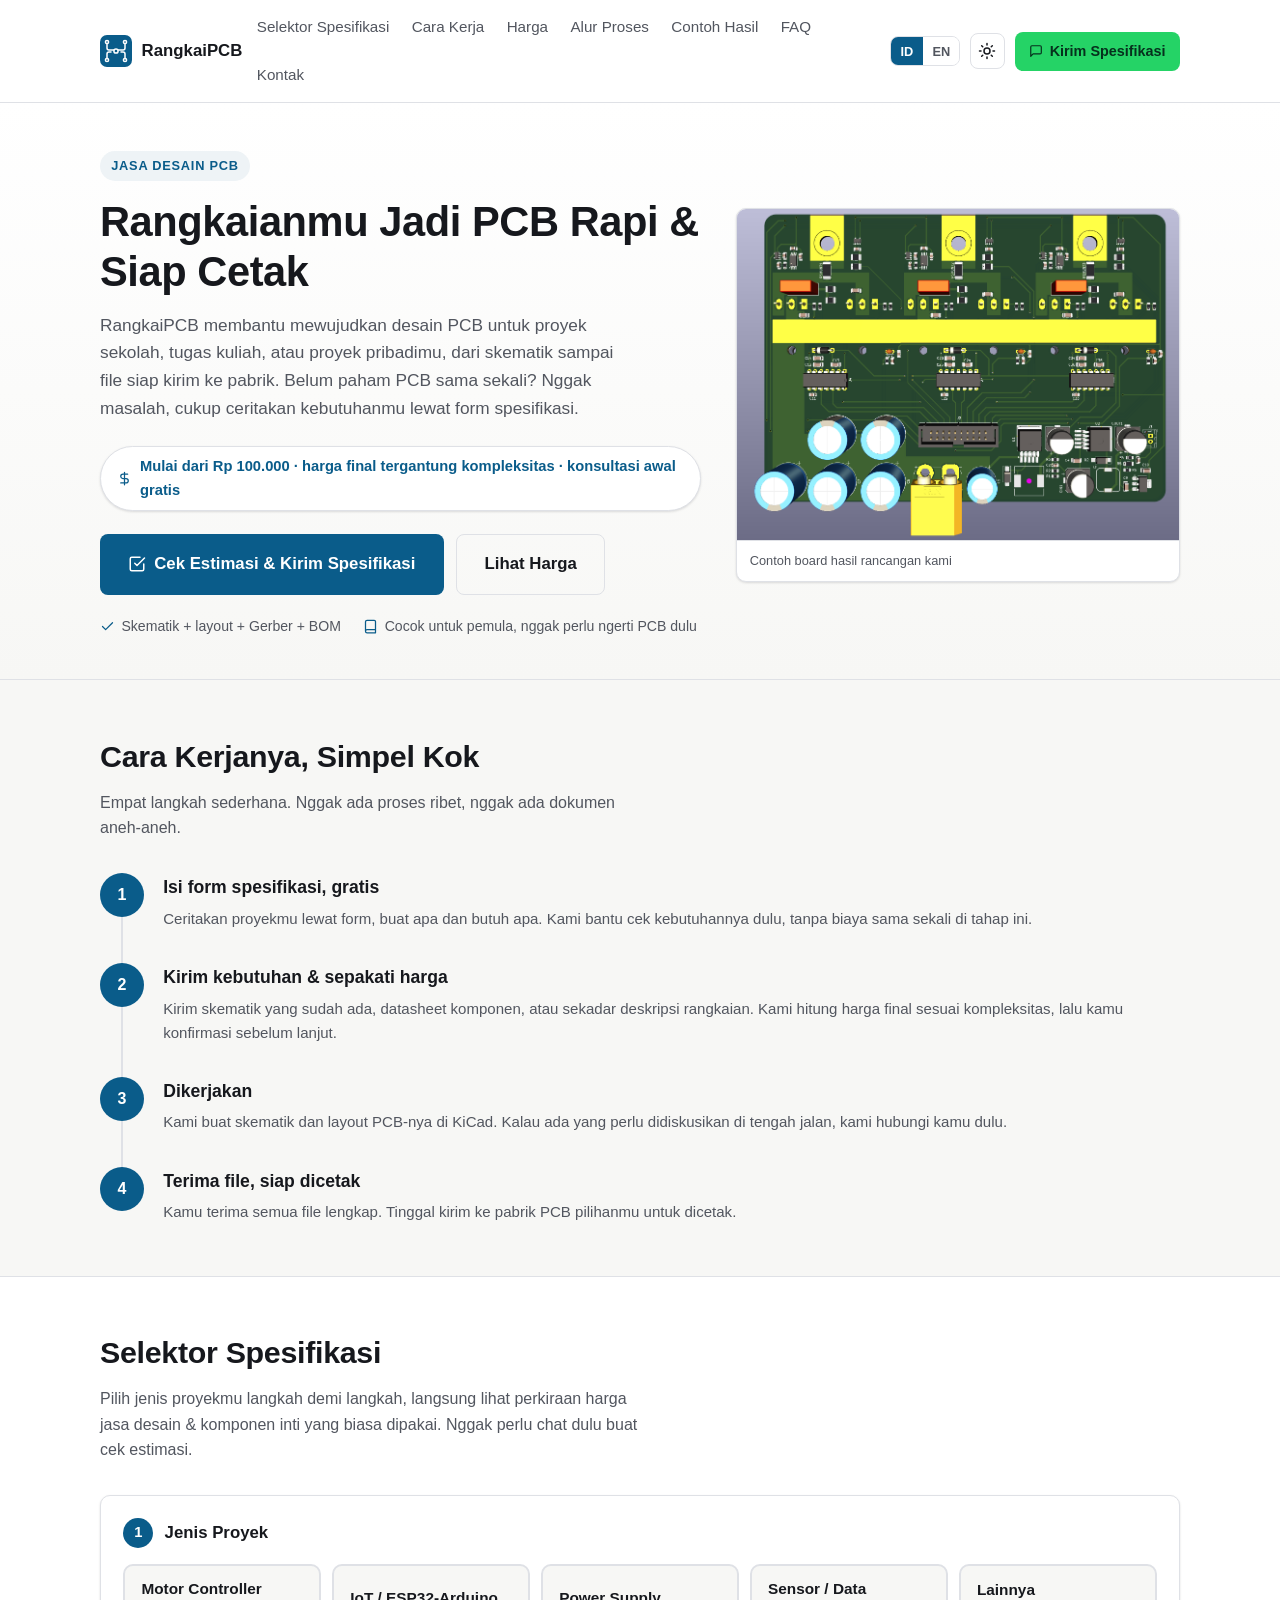
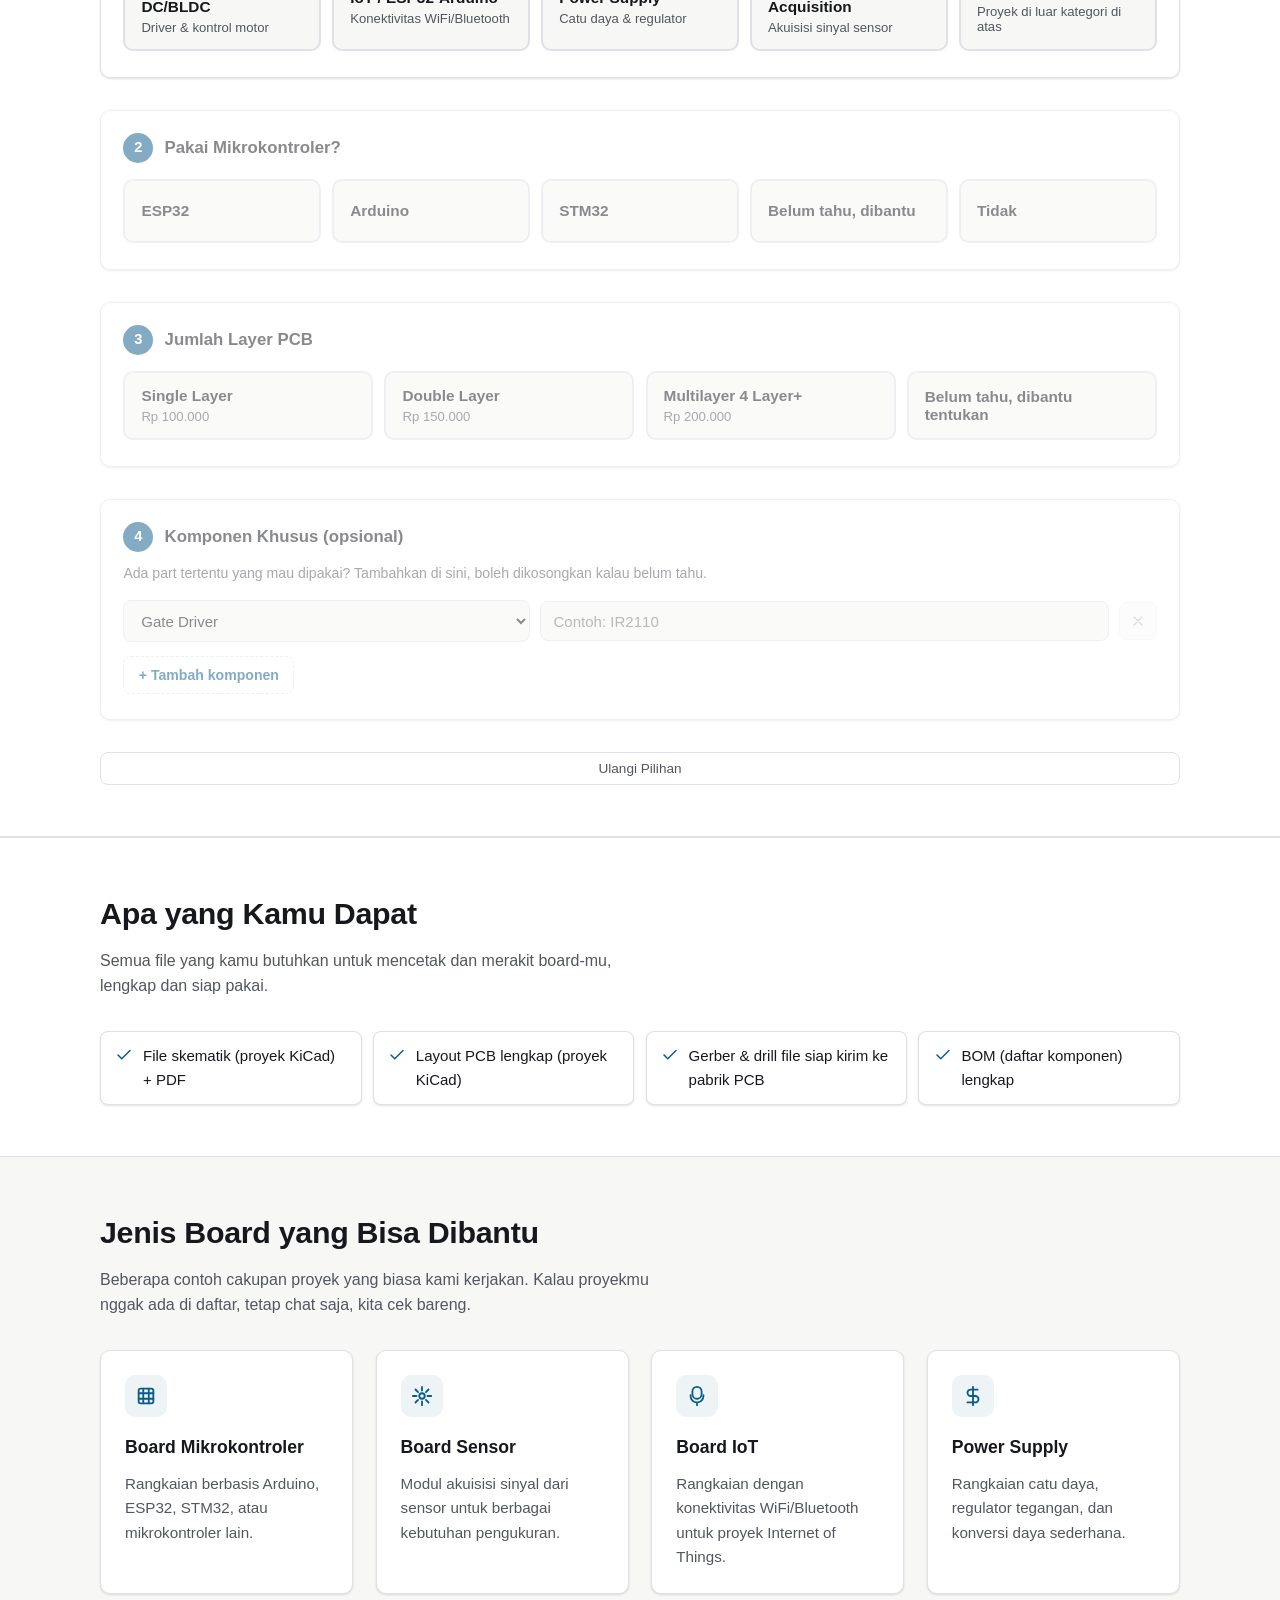
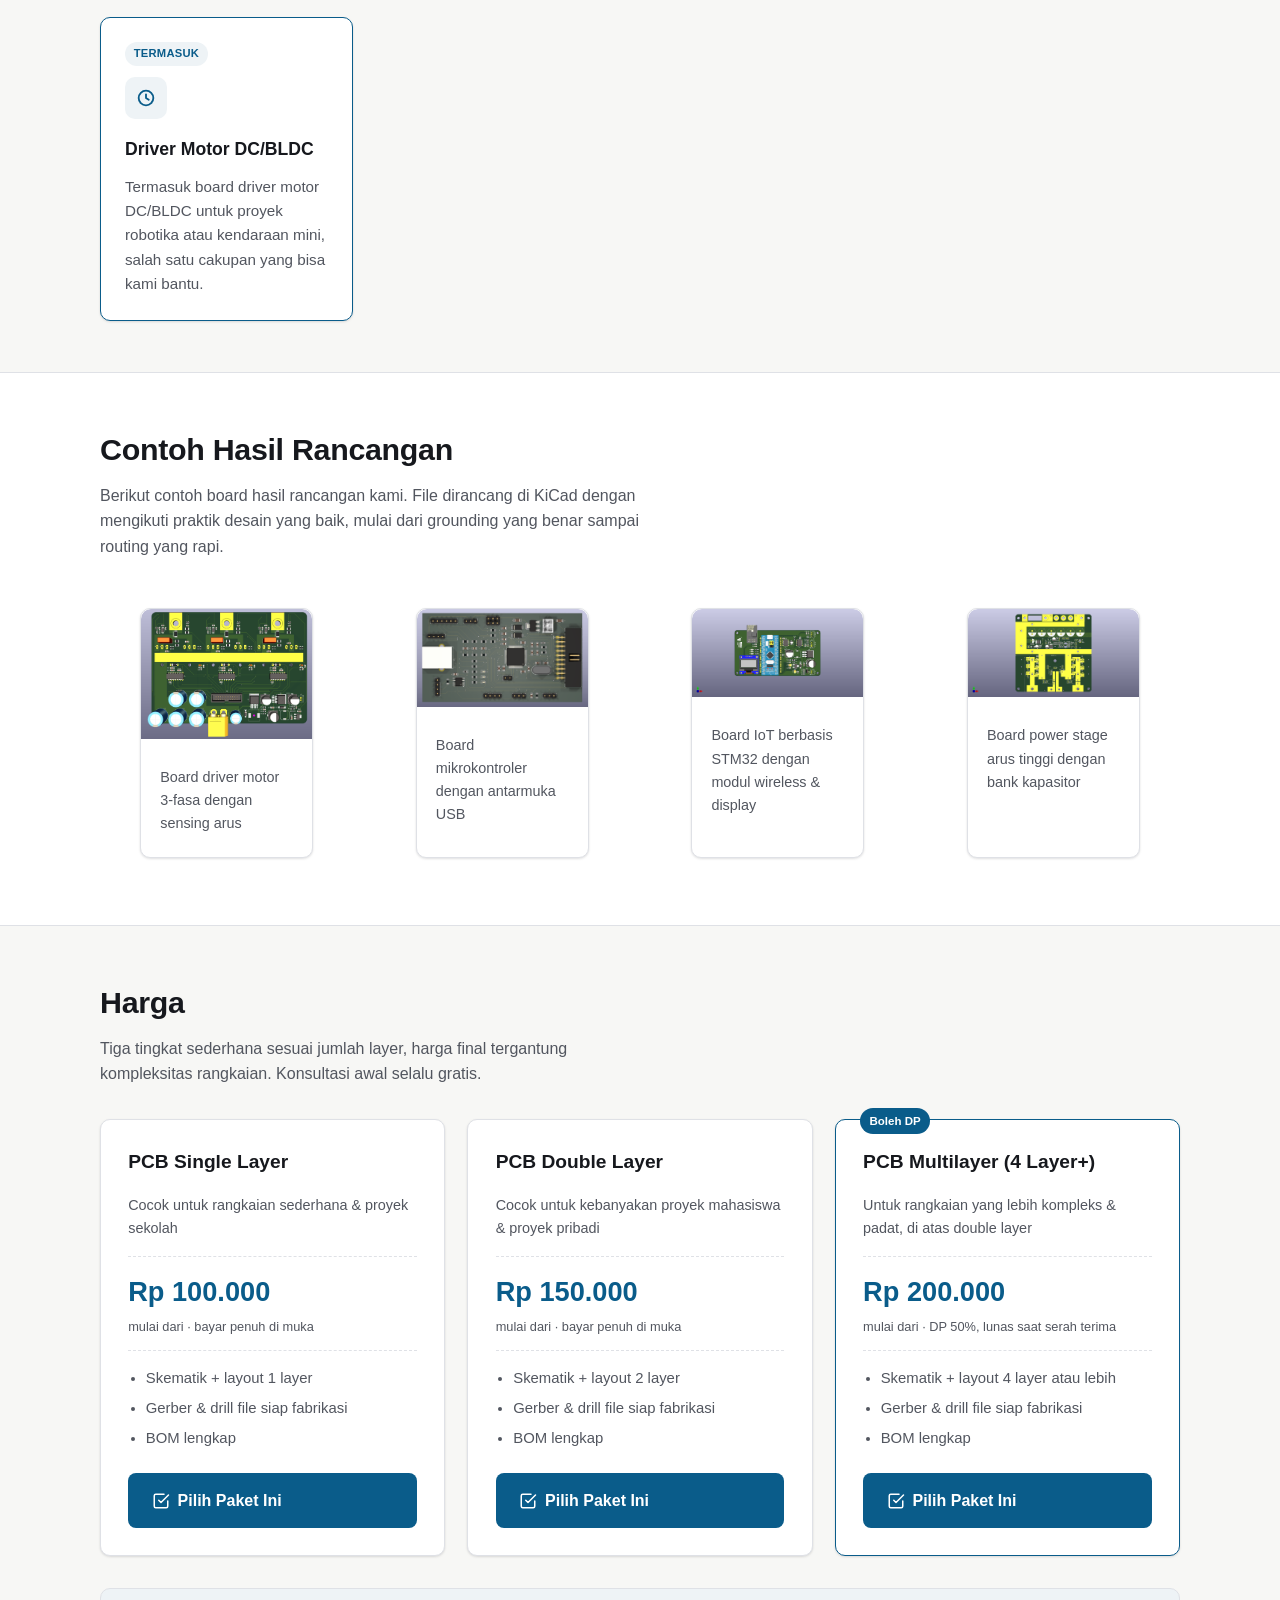
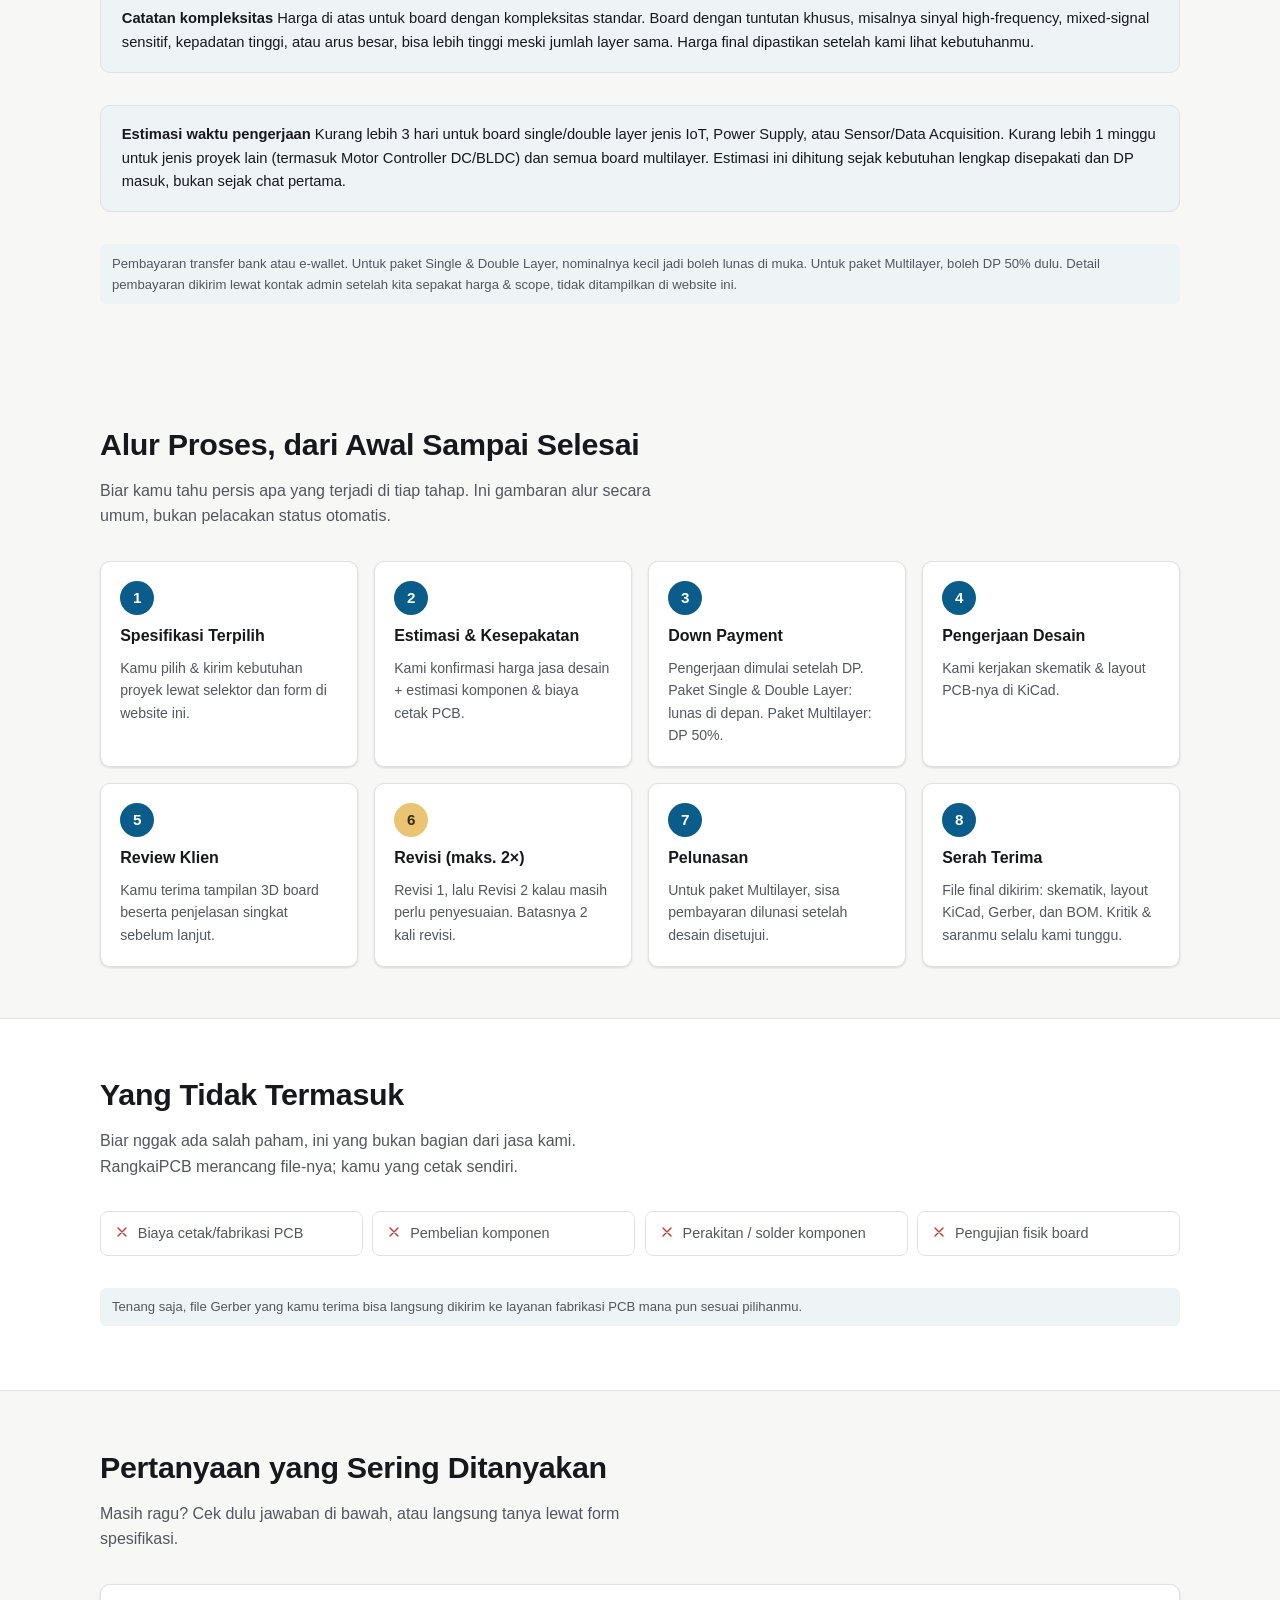
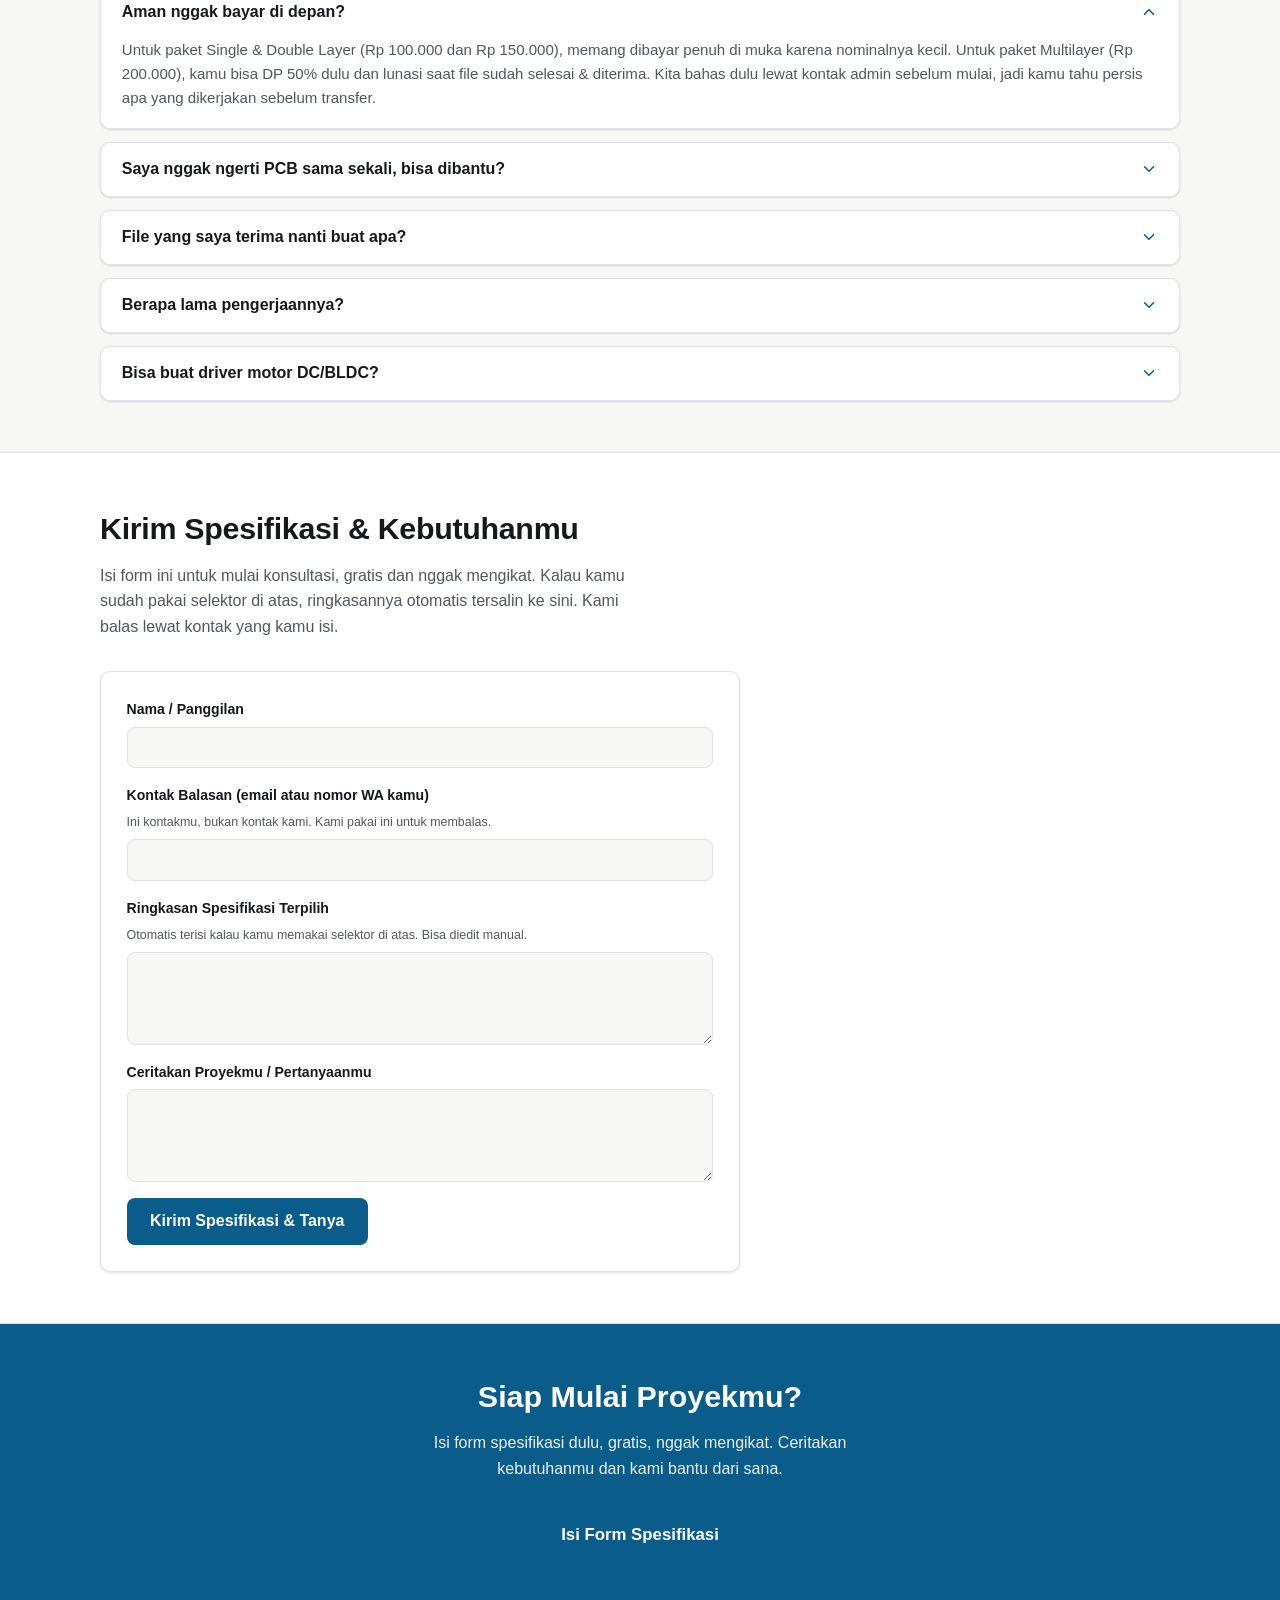
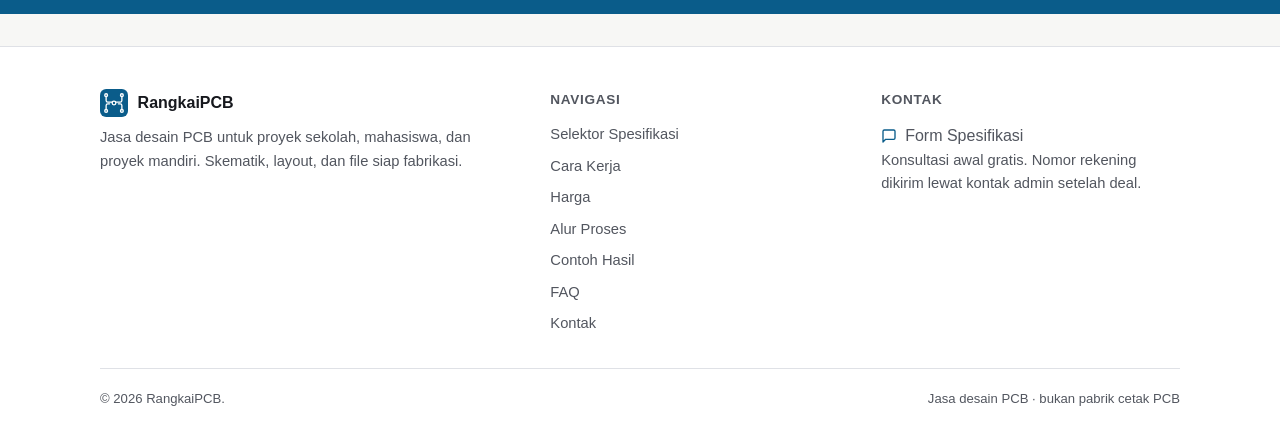
==== commit a194892e: "second commit" ====
--- a/index.html
+++ b/index.html
@@ -185,13 +185,13 @@
           </div>
           <div class="selector-options" data-group="mcu">
             <button type="button" class="selector-option" data-value="esp32" aria-pressed="false">
-              <span class="opt-title" data-lang-id="Ya: ESP32" data-lang-en="Yes: ESP32">Ya: ESP32</span>
+              <span class="opt-title" data-lang-id="ESP32" data-lang-en="ESP32">ESP32</span>
             </button>
             <button type="button" class="selector-option" data-value="arduino" aria-pressed="false">
-              <span class="opt-title" data-lang-id="Ya: Arduino" data-lang-en="Yes: Arduino">Ya: Arduino</span>
+              <span class="opt-title" data-lang-id="Arduino" data-lang-en="Arduino">Arduino</span>
             </button>
             <button type="button" class="selector-option" data-value="stm32" aria-pressed="false">
-              <span class="opt-title" data-lang-id="Ya: STM32" data-lang-en="Yes: STM32">Ya: STM32</span>
+              <span class="opt-title" data-lang-id="STM32" data-lang-en="STM32">STM32</span>
             </button>
             <button type="button" class="selector-option" data-value="belum-tahu-mcu" aria-pressed="false">
               <span class="opt-title" data-lang-id="Belum tahu, dibantu" data-lang-en="Not sure yet, help me decide">Belum tahu, dibantu</span>
@@ -209,9 +209,13 @@
             <h3 data-lang-id="Jumlah Layer PCB" data-lang-en="Number of PCB Layers">Jumlah Layer PCB</h3>
           </div>
           <div class="selector-options" data-group="layer">
-            <button type="button" class="selector-option" data-value="single-double" aria-pressed="false">
-              <span class="opt-title" data-lang-id="Single/Double Layer" data-lang-en="Single/Double Layer">Single/Double Layer</span>
+            <button type="button" class="selector-option" data-value="single" aria-pressed="false">
+              <span class="opt-title" data-lang-id="Single Layer" data-lang-en="Single Layer">Single Layer</span>
               <span class="opt-sub">Rp 100.000</span>
+            </button>
+            <button type="button" class="selector-option" data-value="double" aria-pressed="false">
+              <span class="opt-title" data-lang-id="Double Layer" data-lang-en="Double Layer">Double Layer</span>
+              <span class="opt-sub">Rp 150.000</span>
             </button>
             <button type="button" class="selector-option" data-value="multilayer" aria-pressed="false">
               <span class="opt-title" data-lang-id="Multilayer 4 Layer+" data-lang-en="Multilayer 4 Layer+">Multilayer 4 Layer+</span>
@@ -221,6 +225,34 @@
               <span class="opt-title" data-lang-id="Belum tahu, dibantu tentukan" data-lang-en="Not sure yet, help me decide">Belum tahu, dibantu tentukan</span>
             </button>
           </div>
+        </div>
+
+        <!-- Step 4: Komponen Khusus (opsional) -->
+        <div class="selector-step" data-step="parts" data-locked="true">
+          <div class="selector-step-head">
+            <span class="selector-step-num">4</span>
+            <h3 data-lang-id="Komponen Khusus (opsional)" data-lang-en="Specific Components (optional)">Komponen Khusus (opsional)</h3>
+          </div>
+          <p class="selector-step-sub" data-lang-id="Ada part tertentu yang mau dipakai? Tambahkan di sini, boleh dikosongkan kalau belum tahu." data-lang-en="Have a specific part in mind? Add it here, feel free to leave this blank if you're not sure yet.">Ada part tertentu yang mau dipakai? Tambahkan di sini, boleh dikosongkan kalau belum tahu.</p>
+          <div class="parts-rows" id="parts-rows">
+            <div class="parts-row" data-part-row>
+              <select class="parts-category" aria-label="Kategori komponen / Component category">
+                <option value="Gate Driver" data-lang-id="Gate Driver" data-lang-en="Gate Driver">Gate Driver</option>
+                <option value="MOSFET / Transistor" data-lang-id="MOSFET / Transistor" data-lang-en="MOSFET / Transistor">MOSFET / Transistor</option>
+                <option value="Mikrokontroler" data-lang-id="Mikrokontroler" data-lang-en="Microcontroller">Mikrokontroler</option>
+                <option value="Sensor" data-lang-id="Sensor" data-lang-en="Sensor">Sensor</option>
+                <option value="Regulator / Power IC" data-lang-id="Regulator / Power IC" data-lang-en="Regulator / Power IC">Regulator / Power IC</option>
+                <option value="Op-Amp / Analog" data-lang-id="Op-Amp / Analog" data-lang-en="Op-Amp / Analog">Op-Amp / Analog</option>
+                <option value="Konektor" data-lang-id="Konektor" data-lang-en="Connector">Konektor</option>
+                <option value="Lainnya" data-lang-id="Lainnya" data-lang-en="Other">Lainnya</option>
+              </select>
+              <input type="text" class="parts-value" data-lang-placeholder-id="Contoh: IR2110" data-lang-placeholder-en="Example: IR2110" placeholder="Contoh: IR2110">
+              <button type="button" class="parts-remove" aria-label="Hapus baris komponen ini / Remove this component row">
+                <svg viewBox="0 0 24 24" fill="none" stroke="currentColor" stroke-width="2" stroke-linecap="round" aria-hidden="true"><path d="M18 6 6 18M6 6l12 12"/></svg>
+              </button>
+            </div>
+          </div>
+          <button type="button" class="parts-add" id="parts-add-btn" data-lang-id="+ Tambah komponen" data-lang-en="+ Add component">+ Tambah komponen</button>
         </div>
 
         <!-- Reset -->
@@ -367,17 +399,17 @@
     <div class="container">
       <div class="section-head">
         <h2 data-lang-id="Harga" data-lang-en="Pricing">Harga</h2>
-        <p data-lang-id="Dua paket sederhana, harga final tergantung kompleksitas rangkaian. Konsultasi awal selalu gratis." data-lang-en="Two simple packages, final price depends on circuit complexity. Initial consultation is always free.">Dua paket sederhana, harga final tergantung kompleksitas rangkaian. Konsultasi awal selalu gratis.</p>
+        <p data-lang-id="Tiga tingkat sederhana sesuai jumlah layer, harga final tergantung kompleksitas rangkaian. Konsultasi awal selalu gratis." data-lang-en="Three simple tiers based on layer count, final price depends on circuit complexity. Initial consultation is always free.">Tiga tingkat sederhana sesuai jumlah layer, harga final tergantung kompleksitas rangkaian. Konsultasi awal selalu gratis.</p>
       </div>
       <div class="pkg-grid">
         <div class="pkg-card">
-          <h3 class="pkg-title" data-lang-id="PCB Single/Double Layer" data-lang-en="Single/Double Layer PCB">PCB Single/Double Layer</h3>
-          <p class="pkg-sub" data-lang-id="Cocok untuk kebanyakan proyek sekolah &amp; mahasiswa" data-lang-en="Suitable for most school &amp; student projects">Cocok untuk kebanyakan proyek sekolah &amp; mahasiswa</p>
+          <h3 class="pkg-title" data-lang-id="PCB Single Layer" data-lang-en="Single Layer PCB">PCB Single Layer</h3>
+          <p class="pkg-sub" data-lang-id="Cocok untuk rangkaian sederhana &amp; proyek sekolah" data-lang-en="Suitable for simple circuits &amp; school projects">Cocok untuk rangkaian sederhana &amp; proyek sekolah</p>
           <div class="pkg-price">Rp 100.000
             <small data-lang-id="mulai dari &middot; bayar penuh di muka" data-lang-en="starting from &middot; full payment upfront">mulai dari &middot; bayar penuh di muka</small>
           </div>
           <ul class="pkg-list">
-            <li data-lang-id="Skematik + layout 1&ndash;2 layer" data-lang-en="Schematic + 1&ndash;2 layer layout">Skematik + layout 1&ndash;2 layer</li>
+            <li data-lang-id="Skematik + layout 1 layer" data-lang-en="Schematic + 1-layer layout">Skematik + layout 1 layer</li>
             <li data-lang-id="Gerber &amp; drill file siap fabrikasi" data-lang-en="Gerber &amp; drill files ready to fabricate">Gerber &amp; drill file siap fabrikasi</li>
             <li data-lang-id="BOM lengkap" data-lang-en="Complete BOM">BOM lengkap</li>
           </ul>
@@ -386,10 +418,26 @@
             <span data-lang-id="Pilih Paket Ini" data-lang-en="Choose This Package">Pilih Paket Ini</span>
           </a>
         </div>
+        <div class="pkg-card">
+          <h3 class="pkg-title" data-lang-id="PCB Double Layer" data-lang-en="Double Layer PCB">PCB Double Layer</h3>
+          <p class="pkg-sub" data-lang-id="Cocok untuk kebanyakan proyek mahasiswa &amp; proyek pribadi" data-lang-en="Suitable for most student &amp; personal projects">Cocok untuk kebanyakan proyek mahasiswa &amp; proyek pribadi</p>
+          <div class="pkg-price">Rp 150.000
+            <small data-lang-id="mulai dari &middot; bayar penuh di muka" data-lang-en="starting from &middot; full payment upfront">mulai dari &middot; bayar penuh di muka</small>
+          </div>
+          <ul class="pkg-list">
+            <li data-lang-id="Skematik + layout 2 layer" data-lang-en="Schematic + 2-layer layout">Skematik + layout 2 layer</li>
+            <li data-lang-id="Gerber &amp; drill file siap fabrikasi" data-lang-en="Gerber &amp; drill files ready to fabricate">Gerber &amp; drill file siap fabrikasi</li>
+            <li data-lang-id="BOM lengkap" data-lang-en="Complete BOM">BOM lengkap</li>
+          </ul>
+          <a class="btn btn-primary" href="#selektor">
+            <svg viewBox="0 0 24 24" fill="none" stroke="currentColor" stroke-width="2" stroke-linecap="round" stroke-linejoin="round" aria-hidden="true"><path d="M9 11l3 3L22 4M21 12v7a2 2 0 0 1-2 2H5a2 2 0 0 1-2-2V5a2 2 0 0 1 2-2h11"/></svg>
+            <span data-lang-id="Pilih Paket Ini" data-lang-en="Choose This Package">Pilih Paket Ini</span>
+          </a>
+        </div>
         <div class="pkg-card featured">
           <span class="pkg-badge" data-lang-id="Boleh DP" data-lang-en="Down Payment OK">Boleh DP</span>
           <h3 class="pkg-title" data-lang-id="PCB Multilayer (4 Layer+)" data-lang-en="Multilayer PCB (4 Layer+)">PCB Multilayer (4 Layer+)</h3>
-          <p class="pkg-sub" data-lang-id="Untuk rangkaian yang lebih kompleks &amp; padat" data-lang-en="For more complex &amp; dense circuits">Untuk rangkaian yang lebih kompleks &amp; padat</p>
+          <p class="pkg-sub" data-lang-id="Untuk rangkaian yang lebih kompleks &amp; padat, di atas double layer" data-lang-en="For more complex &amp; dense circuits, above double layer">Untuk rangkaian yang lebih kompleks &amp; padat, di atas double layer</p>
           <div class="pkg-price">Rp 200.000
             <small data-lang-id="mulai dari &middot; DP 50%, lunas saat serah terima" data-lang-en="starting from &middot; 50% down payment, rest on delivery">mulai dari &middot; DP 50%, lunas saat serah terima</small>
           </div>
@@ -405,10 +453,14 @@
         </div>
       </div>
       <div class="info-box mt-lg">
+        <strong data-lang-id="Catatan kompleksitas" data-lang-en="Complexity note">Catatan kompleksitas</strong>
+        <span data-lang-id="Harga di atas untuk board dengan kompleksitas standar. Board dengan tuntutan khusus, misalnya sinyal high-frequency, mixed-signal sensitif, kepadatan tinggi, atau arus besar, bisa lebih tinggi meski jumlah layer sama. Harga final dipastikan setelah kami lihat kebutuhanmu." data-lang-en="The prices above are for boards with standard complexity. Boards with special demands, such as high-frequency signals, sensitive mixed-signal design, high density, or high current, may cost more even with the same layer count. The final price is confirmed after we review your requirements.">Harga di atas untuk board dengan kompleksitas standar. Board dengan tuntutan khusus, misalnya sinyal high-frequency, mixed-signal sensitif, kepadatan tinggi, atau arus besar, bisa lebih tinggi meski jumlah layer sama. Harga final dipastikan setelah kami lihat kebutuhanmu.</span>
+      </div>
+      <div class="info-box mt-lg">
         <strong data-lang-id="Estimasi waktu pengerjaan" data-lang-en="Estimated turnaround time">Estimasi waktu pengerjaan</strong>
         <span data-lang-id="Kurang lebih 3 hari untuk board single/double layer jenis IoT, Power Supply, atau Sensor/Data Acquisition. Kurang lebih 1 minggu untuk jenis proyek lain (termasuk Motor Controller DC/BLDC) dan semua board multilayer. Estimasi ini dihitung sejak kebutuhan lengkap disepakati dan DP masuk, bukan sejak chat pertama." data-lang-en="Around 3 days for single/double layer IoT, Power Supply, or Sensor/Data Acquisition boards. Around 1 week for other project types (including DC/BLDC Motor Controller) and all multilayer boards. This estimate is counted from when the full requirements are agreed and the down payment is in, not from the first chat.">Kurang lebih 3 hari untuk board single/double layer jenis IoT, Power Supply, atau Sensor/Data Acquisition. Kurang lebih 1 minggu untuk jenis proyek lain (termasuk Motor Controller DC/BLDC) dan semua board multilayer. Estimasi ini dihitung sejak kebutuhan lengkap disepakati dan DP masuk, bukan sejak chat pertama.</span>
       </div>
-      <p class="pkg-note mt-lg" data-lang-id="Pembayaran transfer bank manual. Nomor rekening dikirim lewat kontak admin setelah kita sepakat harga &amp; scope, tidak ditampilkan di website ini." data-lang-en="Payment via manual bank transfer. Account number is sent through the admin contact after we agree on price &amp; scope, not shown on this website.">Pembayaran transfer bank manual. Nomor rekening dikirim lewat kontak admin setelah kita sepakat harga &amp; scope, tidak ditampilkan di website ini.</p>
+      <p class="pkg-note mt-lg" data-lang-id="Pembayaran transfer bank atau e-wallet. Untuk paket Single &amp; Double Layer, nominalnya kecil jadi boleh lunas di muka. Untuk paket Multilayer, boleh DP 50% dulu. Detail pembayaran dikirim lewat kontak admin setelah kita sepakat harga &amp; scope, tidak ditampilkan di website ini." data-lang-en="Payment via bank transfer or e-wallet. For the Single &amp; Double Layer packages, the amount is small so full payment upfront is fine. For the Multilayer package, a 50% down payment is available. Payment details are sent through the admin contact after we agree on price &amp; scope, not shown on this website.">Pembayaran transfer bank atau e-wallet. Untuk paket Single &amp; Double Layer, nominalnya kecil jadi boleh lunas di muka. Untuk paket Multilayer, boleh DP 50% dulu. Detail pembayaran dikirim lewat kontak admin setelah kita sepakat harga &amp; scope, tidak ditampilkan di website ini.</p>
     </div>
   </section>
 
@@ -433,7 +485,7 @@
         <div class="stepper-item">
           <span class="stepper-num">3</span>
           <h3 data-lang-id="Down Payment" data-lang-en="Down Payment">Down Payment</h3>
-          <p data-lang-id="Pengerjaan dimulai setelah DP. Paket Rp 100rb: lunas di depan. Paket Rp 200rb: DP 50%." data-lang-en="Work begins after down payment. Rp 100k package: full payment upfront. Rp 200k package: 50% down payment.">Pengerjaan dimulai setelah DP. Paket Rp 100rb: lunas di depan. Paket Rp 200rb: DP 50%.</p>
+          <p data-lang-id="Pengerjaan dimulai setelah DP. Paket Single &amp; Double Layer: lunas di depan. Paket Multilayer: DP 50%." data-lang-en="Work begins after down payment. Single &amp; Double Layer package: full payment upfront. Multilayer package: 50% down payment.">Pengerjaan dimulai setelah DP. Paket Single &amp; Double Layer: lunas di depan. Paket Multilayer: DP 50%.</p>
         </div>
         <div class="stepper-item">
           <span class="stepper-num">4</span>
@@ -453,7 +505,7 @@
         <div class="stepper-item">
           <span class="stepper-num">7</span>
           <h3 data-lang-id="Pelunasan" data-lang-en="Final Payment">Pelunasan</h3>
-          <p data-lang-id="Untuk paket Rp 200rb, sisa pembayaran dilunasi setelah desain disetujui." data-lang-en="For the Rp 200k package, the remaining balance is settled once the design is approved.">Untuk paket Rp 200rb, sisa pembayaran dilunasi setelah desain disetujui.</p>
+          <p data-lang-id="Untuk paket Multilayer, sisa pembayaran dilunasi setelah desain disetujui." data-lang-en="For the Multilayer package, the remaining balance is settled once the design is approved.">Untuk paket Multilayer, sisa pembayaran dilunasi setelah desain disetujui.</p>
         </div>
         <div class="stepper-item">
           <span class="stepper-num">8</span>
@@ -506,7 +558,7 @@
             <span data-lang-id="Aman nggak bayar di depan?" data-lang-en="Is it safe to pay upfront?">Aman nggak bayar di depan?</span>
             <svg viewBox="0 0 24 24" fill="none" stroke="currentColor" stroke-width="2" stroke-linecap="round" stroke-linejoin="round" aria-hidden="true"><path d="M6 9l6 6 6-6"/></svg>
           </button>
-          <p class="faq-answer" data-lang-id="Untuk paket Rp 100.000, memang dibayar penuh di muka karena nominalnya kecil. Untuk paket Rp 200.000, kamu bisa DP 50% dulu dan lunasi saat file sudah selesai &amp; diterima. Kita bahas dulu lewat kontak admin sebelum mulai, jadi kamu tahu persis apa yang dikerjakan sebelum transfer." data-lang-en="For the Rp 100,000 package, payment is upfront in full since the amount is small. For the Rp 200,000 package, you can pay a 50% down payment first and settle the rest once the files are done and delivered. We'll go over everything through the admin contact before starting, so you know exactly what's being done before you pay.">Untuk paket Rp 100.000, memang dibayar penuh di muka karena nominalnya kecil. Untuk paket Rp 200.000, kamu bisa DP 50% dulu dan lunasi saat file sudah selesai &amp; diterima. Kita bahas dulu lewat kontak admin sebelum mulai, jadi kamu tahu persis apa yang dikerjakan sebelum transfer.</p>
+          <p class="faq-answer" data-lang-id="Untuk paket Single &amp; Double Layer (Rp 100.000 dan Rp 150.000), memang dibayar penuh di muka karena nominalnya kecil. Untuk paket Multilayer (Rp 200.000), kamu bisa DP 50% dulu dan lunasi saat file sudah selesai &amp; diterima. Kita bahas dulu lewat kontak admin sebelum mulai, jadi kamu tahu persis apa yang dikerjakan sebelum transfer." data-lang-en="For the Single &amp; Double Layer packages (Rp 100,000 and Rp 150,000), payment is upfront in full since the amount is small. For the Multilayer package (Rp 200,000), you can pay a 50% down payment first and settle the rest once the files are done and delivered. We'll go over everything through the admin contact before starting, so you know exactly what's being done before you pay.">Untuk paket Single &amp; Double Layer (Rp 100.000 dan Rp 150.000), memang dibayar penuh di muka karena nominalnya kecil. Untuk paket Multilayer (Rp 200.000), kamu bisa DP 50% dulu dan lunasi saat file sudah selesai &amp; diterima. Kita bahas dulu lewat kontak admin sebelum mulai, jadi kamu tahu persis apa yang dikerjakan sebelum transfer.</p>
         </div>
         <div class="faq-item" data-open="false">
           <button class="faq-question" aria-expanded="false">
--- a/assets/css/style.css
+++ b/assets/css/style.css
@@ -1132,6 +1132,102 @@
   pointer-events: none;
 }
 
+.selector-step-sub {
+  margin: -0.4rem 0 1rem;
+  font-size: 0.88rem;
+  color: var(--color-text-muted);
+}
+
+/* ===== Komponen khusus (multi-baris) ===== */
+.parts-rows {
+  display: flex;
+  flex-direction: column;
+  gap: 0.7rem;
+  margin-bottom: 0.9rem;
+}
+
+.parts-row {
+  display: grid;
+  grid-template-columns: minmax(150px, 1fr) minmax(150px, 1.4fr) auto;
+  gap: 0.6rem;
+  align-items: center;
+}
+
+@media (max-width: 560px) {
+  .parts-row {
+    grid-template-columns: 1fr;
+  }
+}
+
+.parts-category,
+.parts-value {
+  font-family: inherit;
+  font-size: 0.94rem;
+  padding: 0.65rem 0.8rem;
+  border-radius: 8px;
+  border: 1px solid var(--color-border);
+  background: var(--color-bg);
+  color: var(--color-text);
+  width: 100%;
+}
+
+.parts-category:focus,
+.parts-value:focus {
+  outline: 2px solid var(--color-accent);
+  outline-offset: 1px;
+}
+
+.parts-remove {
+  display: inline-flex;
+  align-items: center;
+  justify-content: center;
+  width: 38px;
+  height: 38px;
+  border-radius: 8px;
+  border: 1px solid var(--color-border);
+  background: var(--color-bg);
+  color: var(--color-text-muted);
+  cursor: pointer;
+  flex-shrink: 0;
+}
+
+.parts-remove svg {
+  width: 16px;
+  height: 16px;
+}
+
+.parts-remove:hover {
+  border-color: #c0392b;
+  color: #c0392b;
+}
+
+.parts-remove:disabled {
+  opacity: 0.4;
+  cursor: not-allowed;
+}
+
+.parts-remove:disabled:hover {
+  border-color: var(--color-border);
+  color: var(--color-text-muted);
+}
+
+.parts-add {
+  background: none;
+  border: 1px dashed var(--color-border);
+  color: var(--color-accent);
+  border-radius: 8px;
+  padding: 0.6rem 0.9rem;
+  font-size: 0.88rem;
+  font-weight: 700;
+  cursor: pointer;
+  font-family: inherit;
+}
+
+.parts-add:hover {
+  border-color: var(--color-accent);
+  background: var(--color-tag-bg);
+}
+
 /* ===== Spec result panel ===== */
 .spec-result {
   background: var(--color-bg-raised);
@@ -1417,6 +1513,41 @@
   .stepper {
     grid-template-columns: repeat(4, 1fr);
   }
+}
+
+/* ===== QR pembayaran simulasi (bayar.html) ===== */
+.qr-demo-card {
+  max-width: 320px;
+  margin: 0 auto;
+  background: var(--color-bg-raised);
+  border: 2px dashed var(--color-warn-border);
+  border-radius: var(--radius);
+  padding: 1.4rem;
+  display: flex;
+  flex-direction: column;
+  align-items: center;
+  gap: 0.9rem;
+  text-align: center;
+  box-shadow: var(--shadow-card);
+}
+
+.qr-demo-watermark {
+  font-size: 0.78rem;
+  font-weight: 700;
+  color: var(--color-warn-text);
+  background: var(--color-warn-bg);
+  border: 1px solid var(--color-warn-border);
+  border-radius: 999px;
+  padding: 0.35rem 0.8rem;
+  line-height: 1.4;
+}
+
+.qr-demo-image {
+  width: 100%;
+  max-width: 220px;
+  height: auto;
+  border: 1px solid var(--color-border);
+  border-radius: 6px;
 }
 
 /* ===== i18n =====
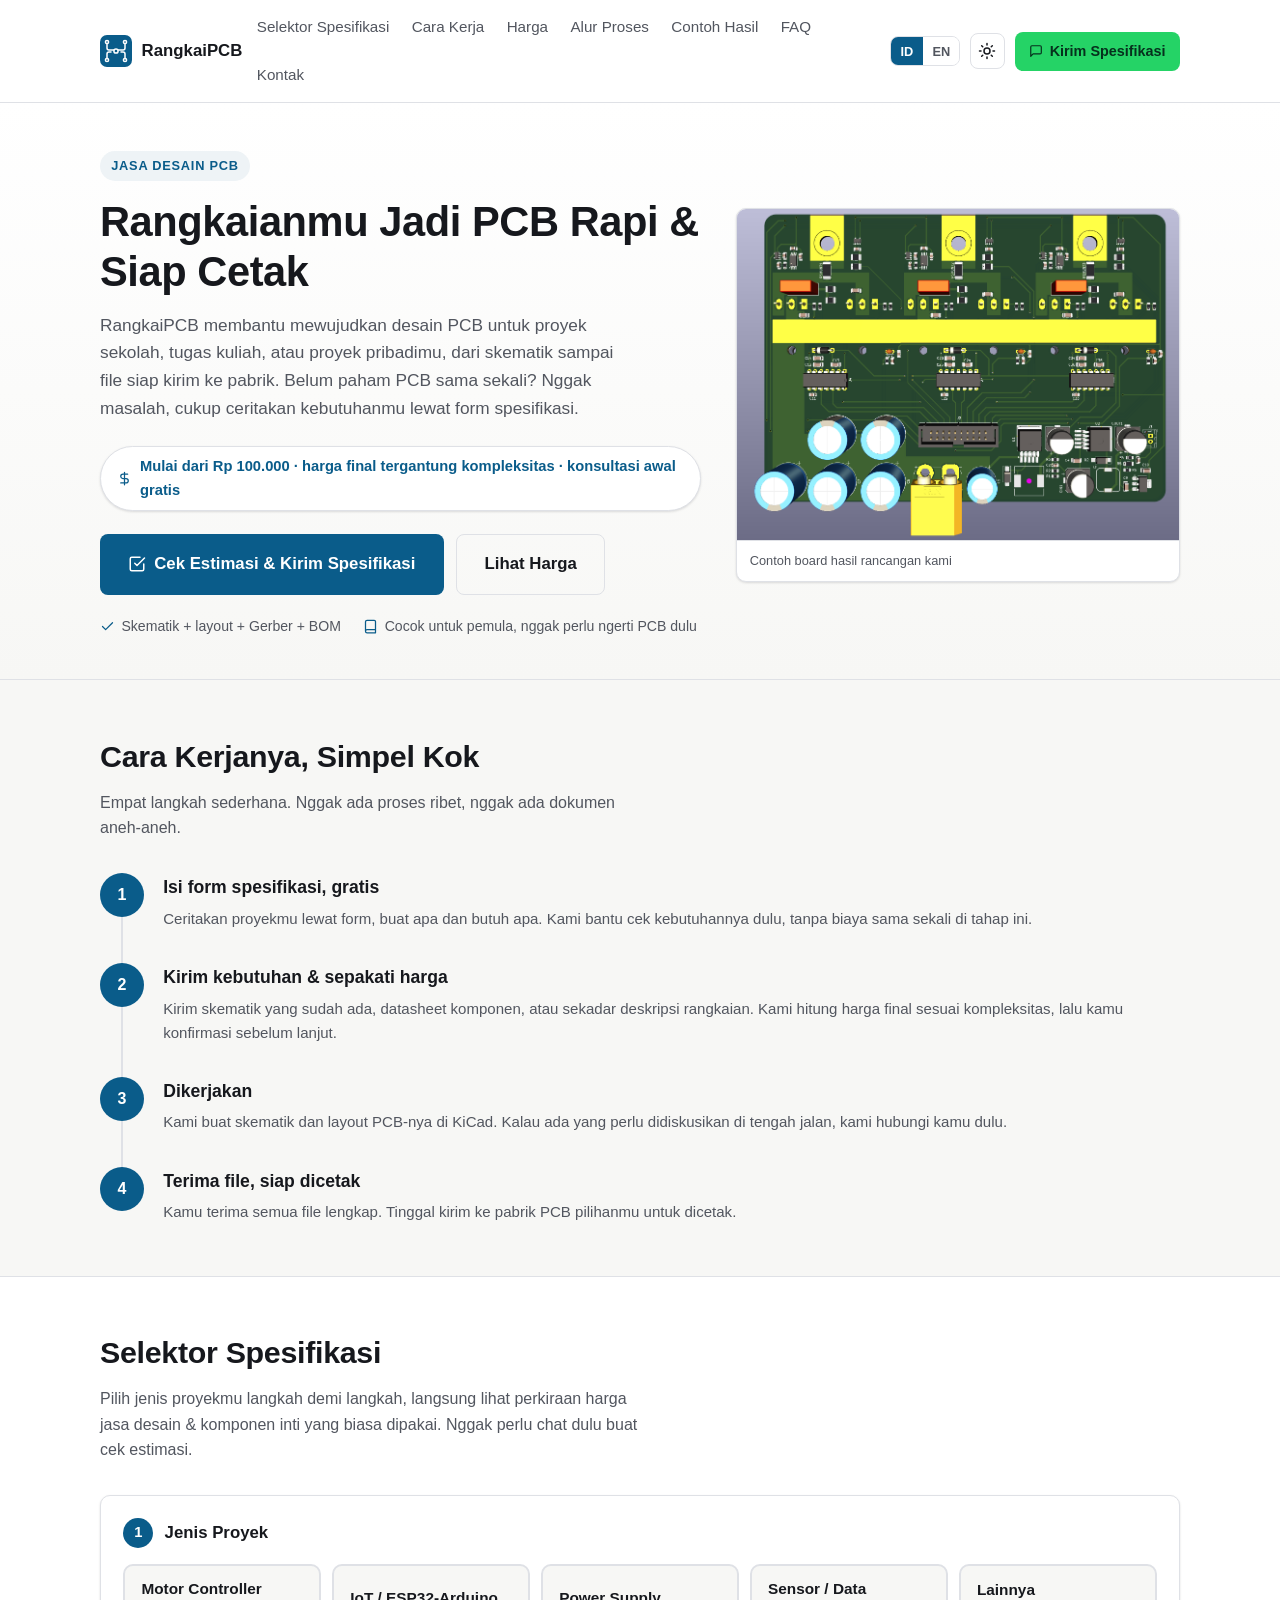
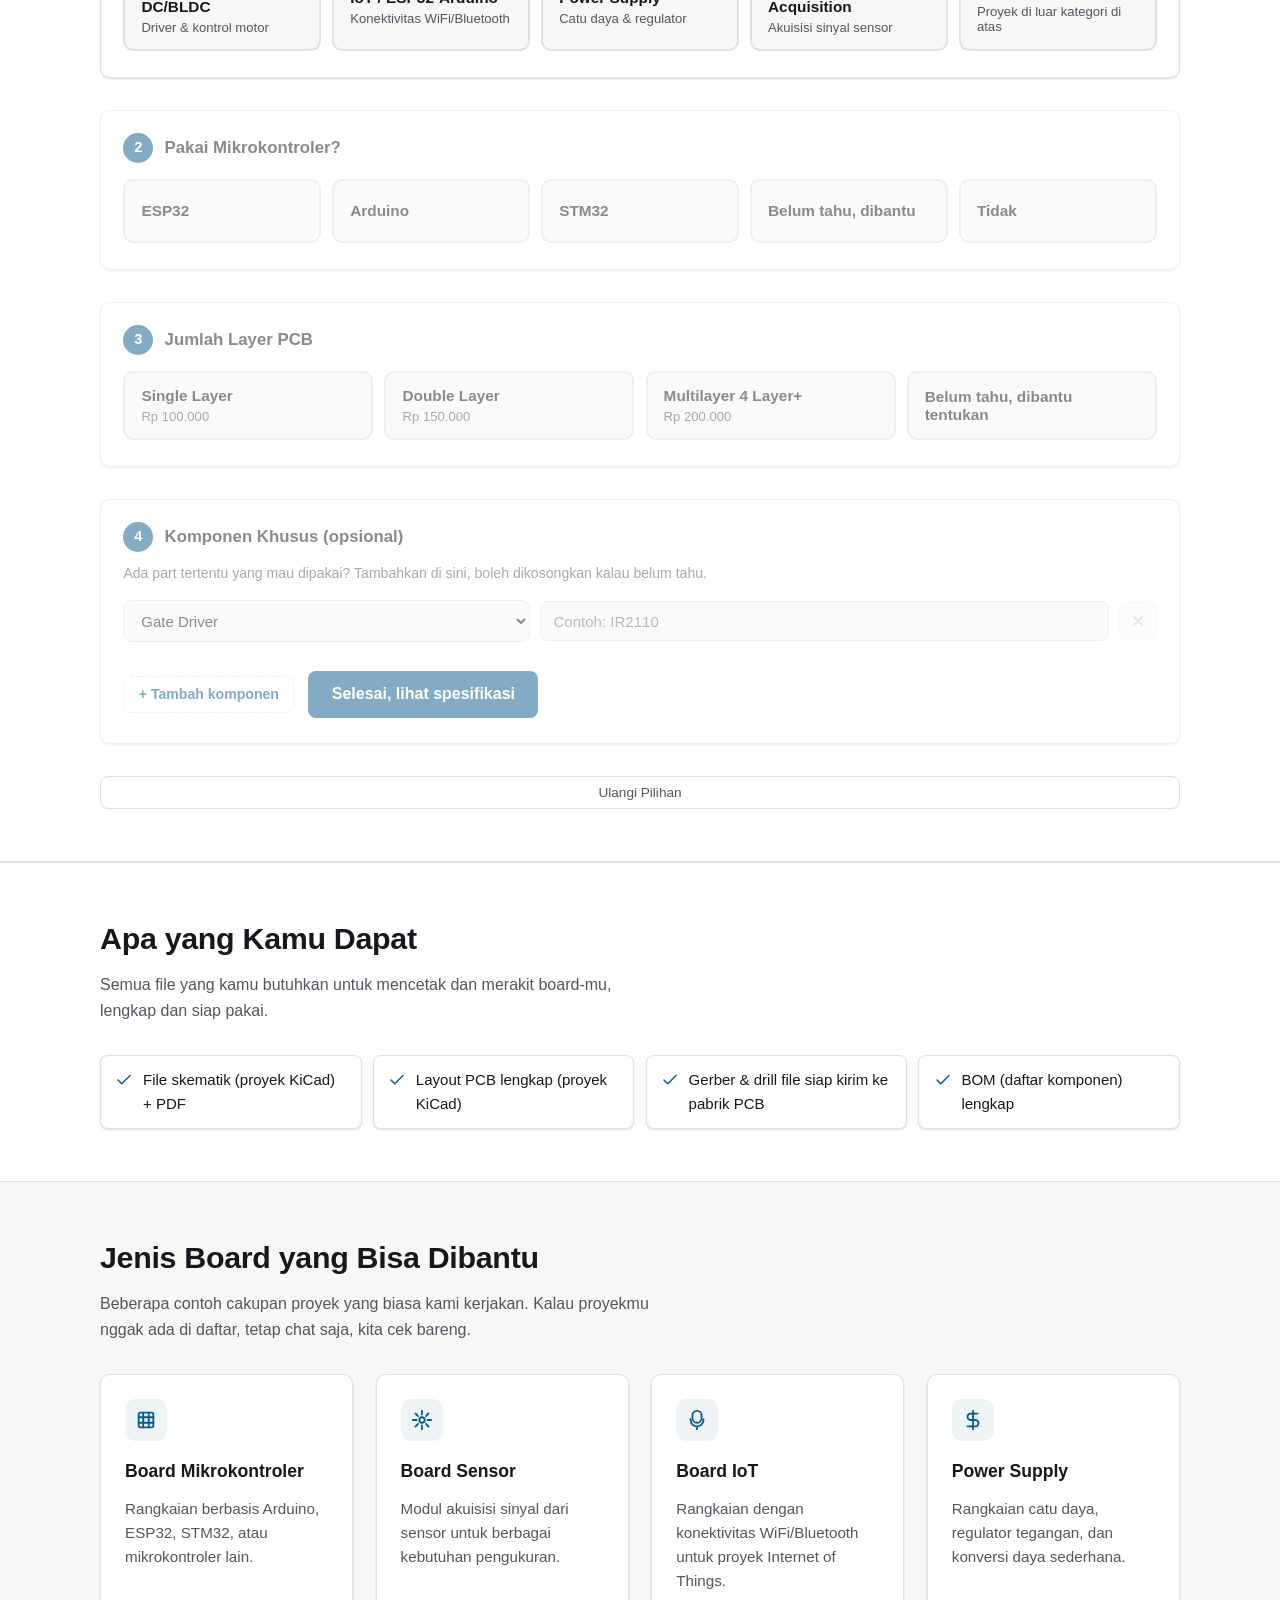
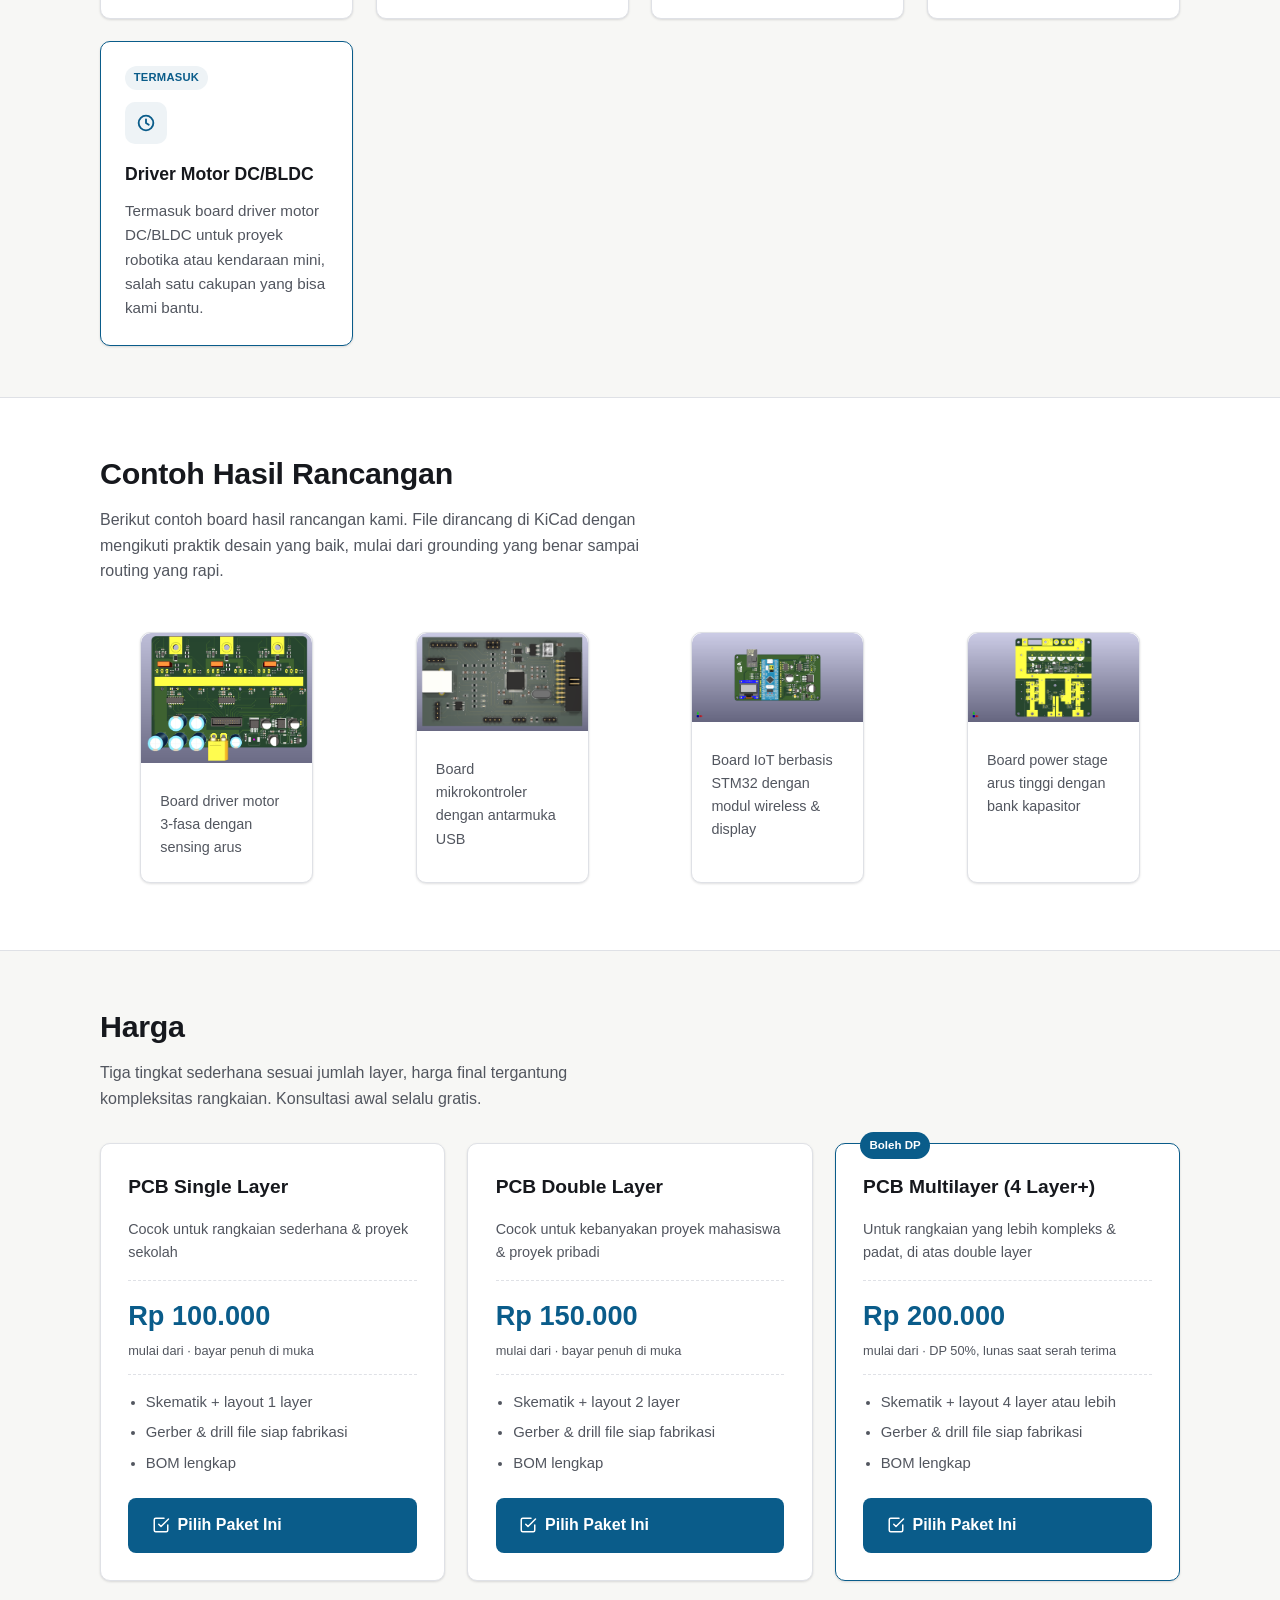
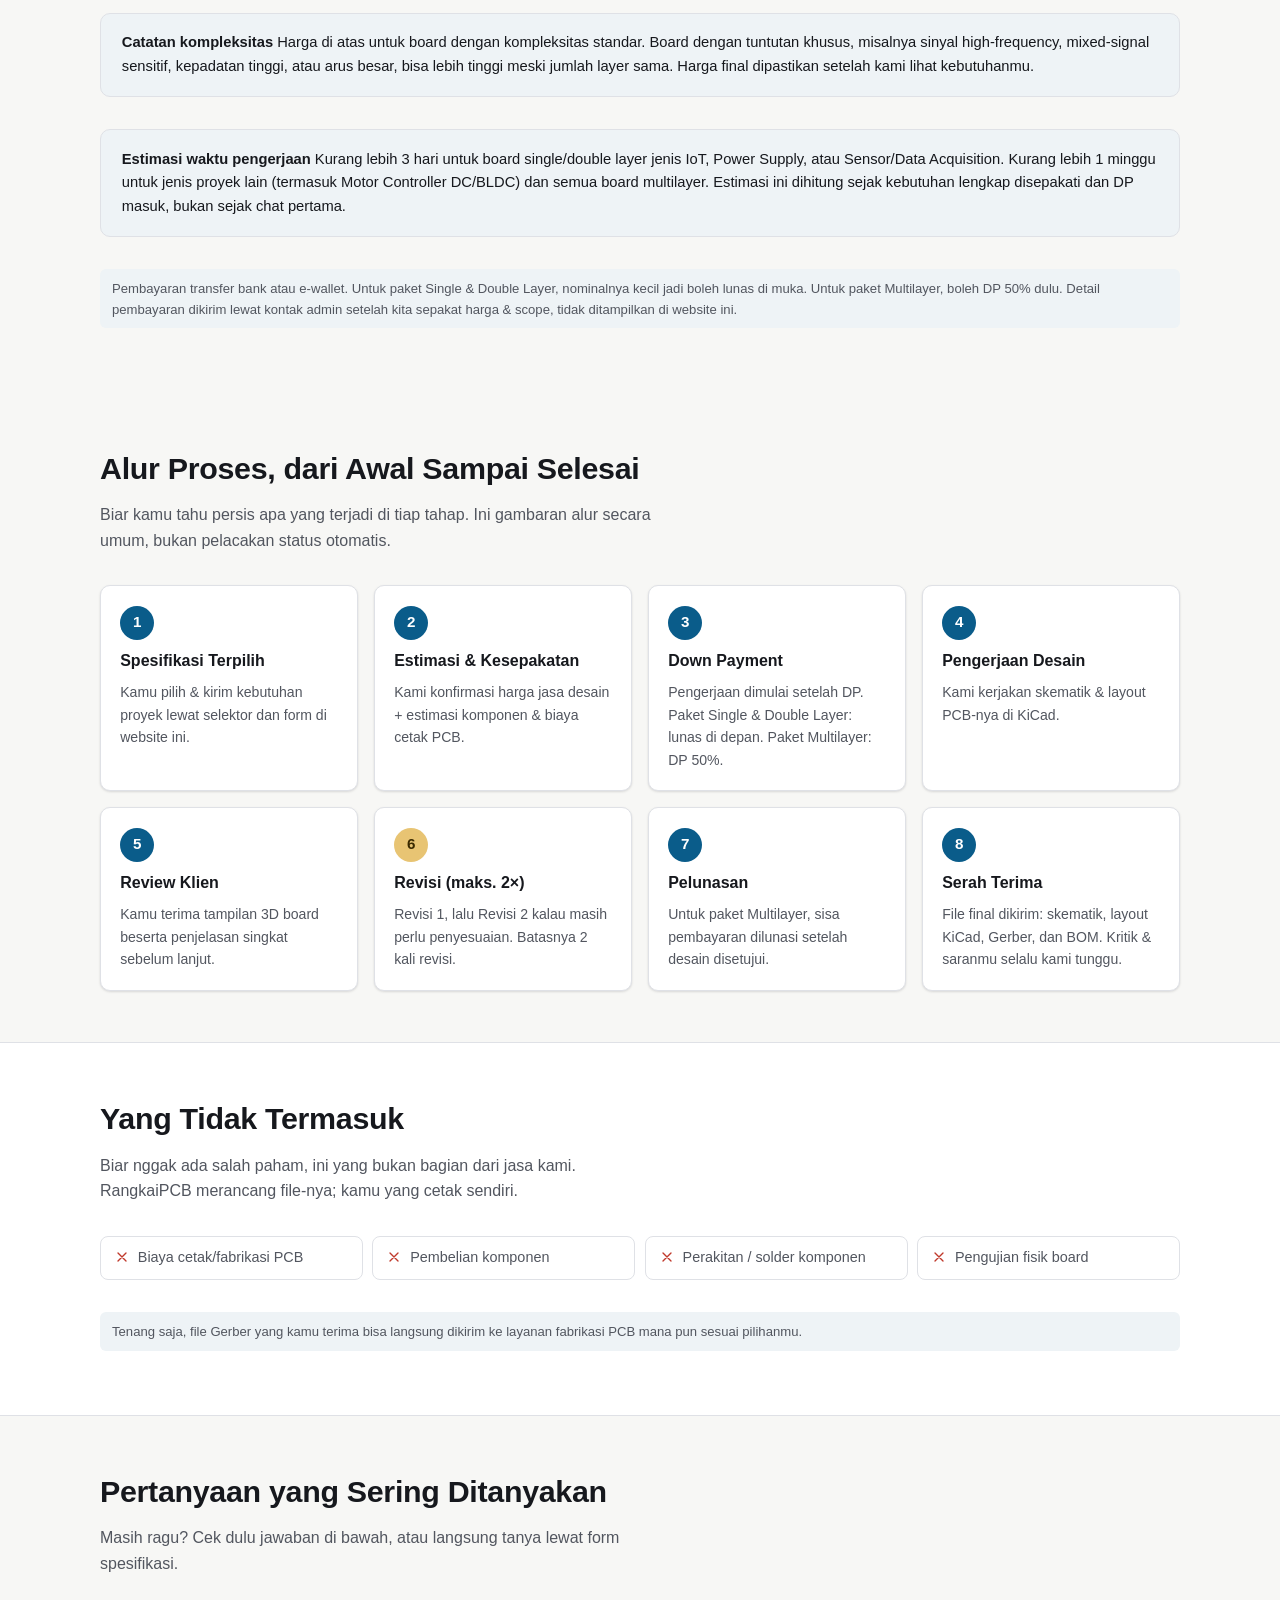
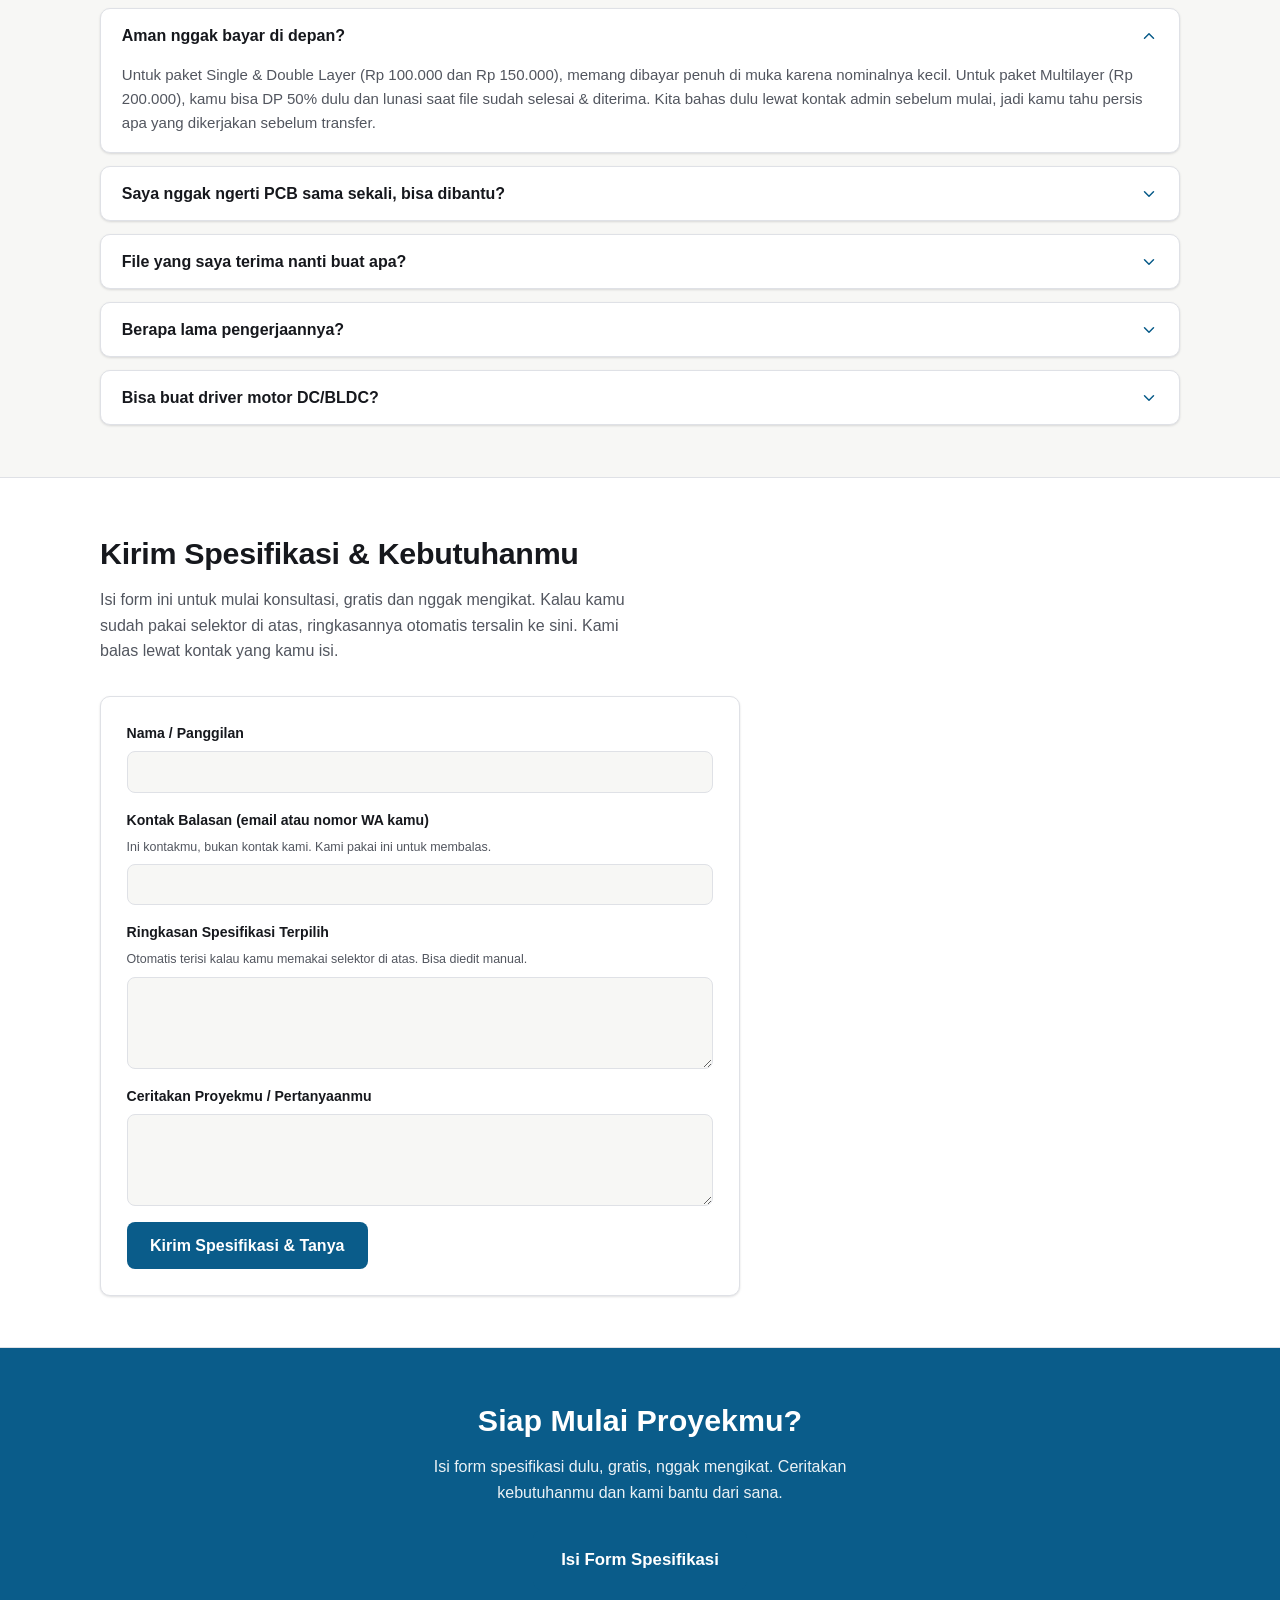
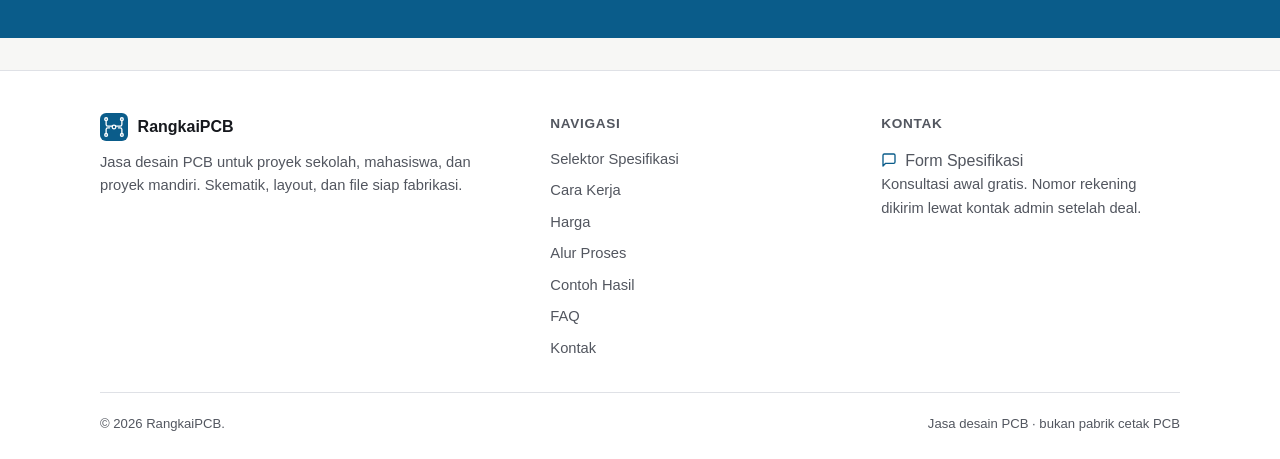
==== commit b852dbe2: "ui" ====
--- a/index.html
+++ b/index.html
@@ -253,6 +253,7 @@
             </div>
           </div>
           <button type="button" class="parts-add" id="parts-add-btn" data-lang-id="+ Tambah komponen" data-lang-en="+ Add component">+ Tambah komponen</button>
+          <button type="button" class="btn btn-primary parts-done" id="parts-done-btn" data-lang-id="Selesai, lihat spesifikasi" data-lang-en="Done, view specification">Selesai, lihat spesifikasi</button>
         </div>
 
         <!-- Reset -->
--- a/assets/css/style.css
+++ b/assets/css/style.css
@@ -1139,6 +1139,19 @@
 }
 
 /* ===== Komponen khusus (multi-baris) ===== */
+.parts-done {
+  margin-top: 0.9rem;
+  margin-left: 0.6rem;
+}
+
+@media (max-width: 560px) {
+  .parts-done {
+    margin-left: 0;
+    width: 100%;
+    justify-content: center;
+  }
+}
+
 .parts-rows {
   display: flex;
   flex-direction: column;
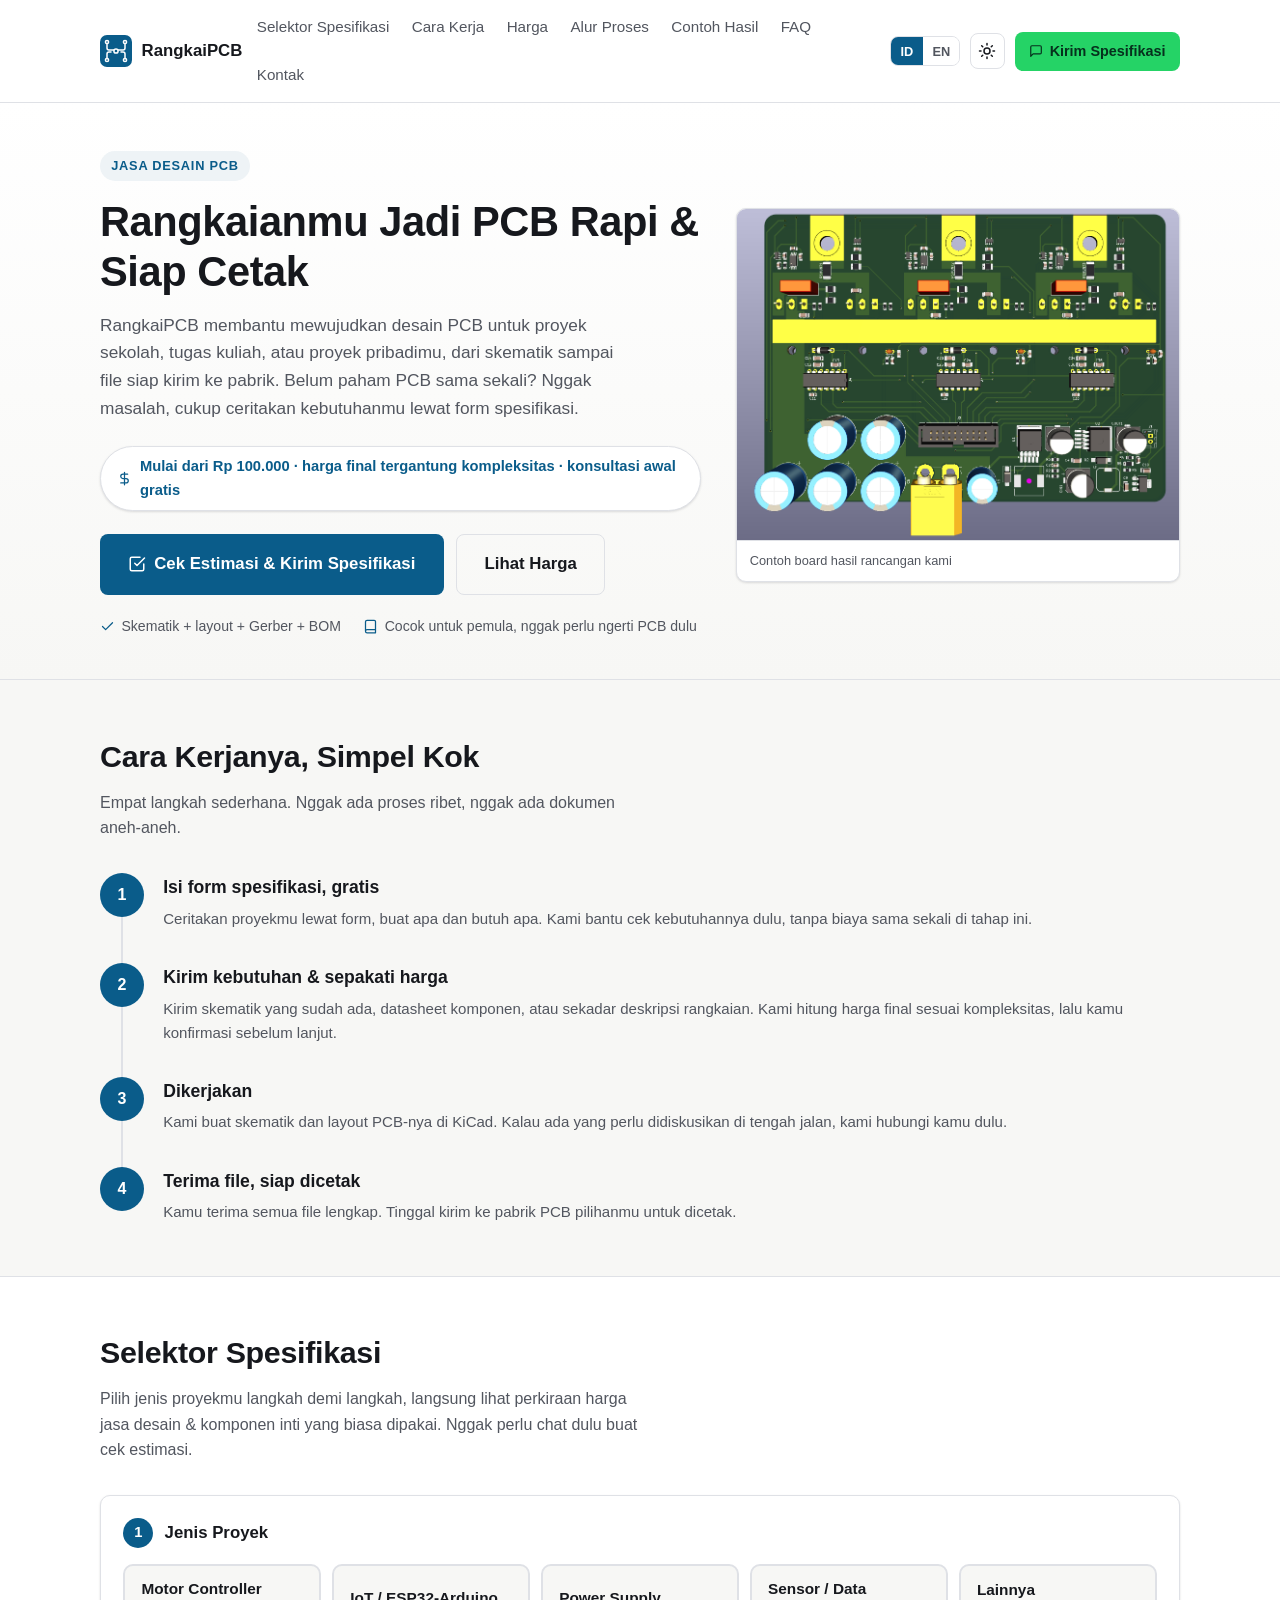
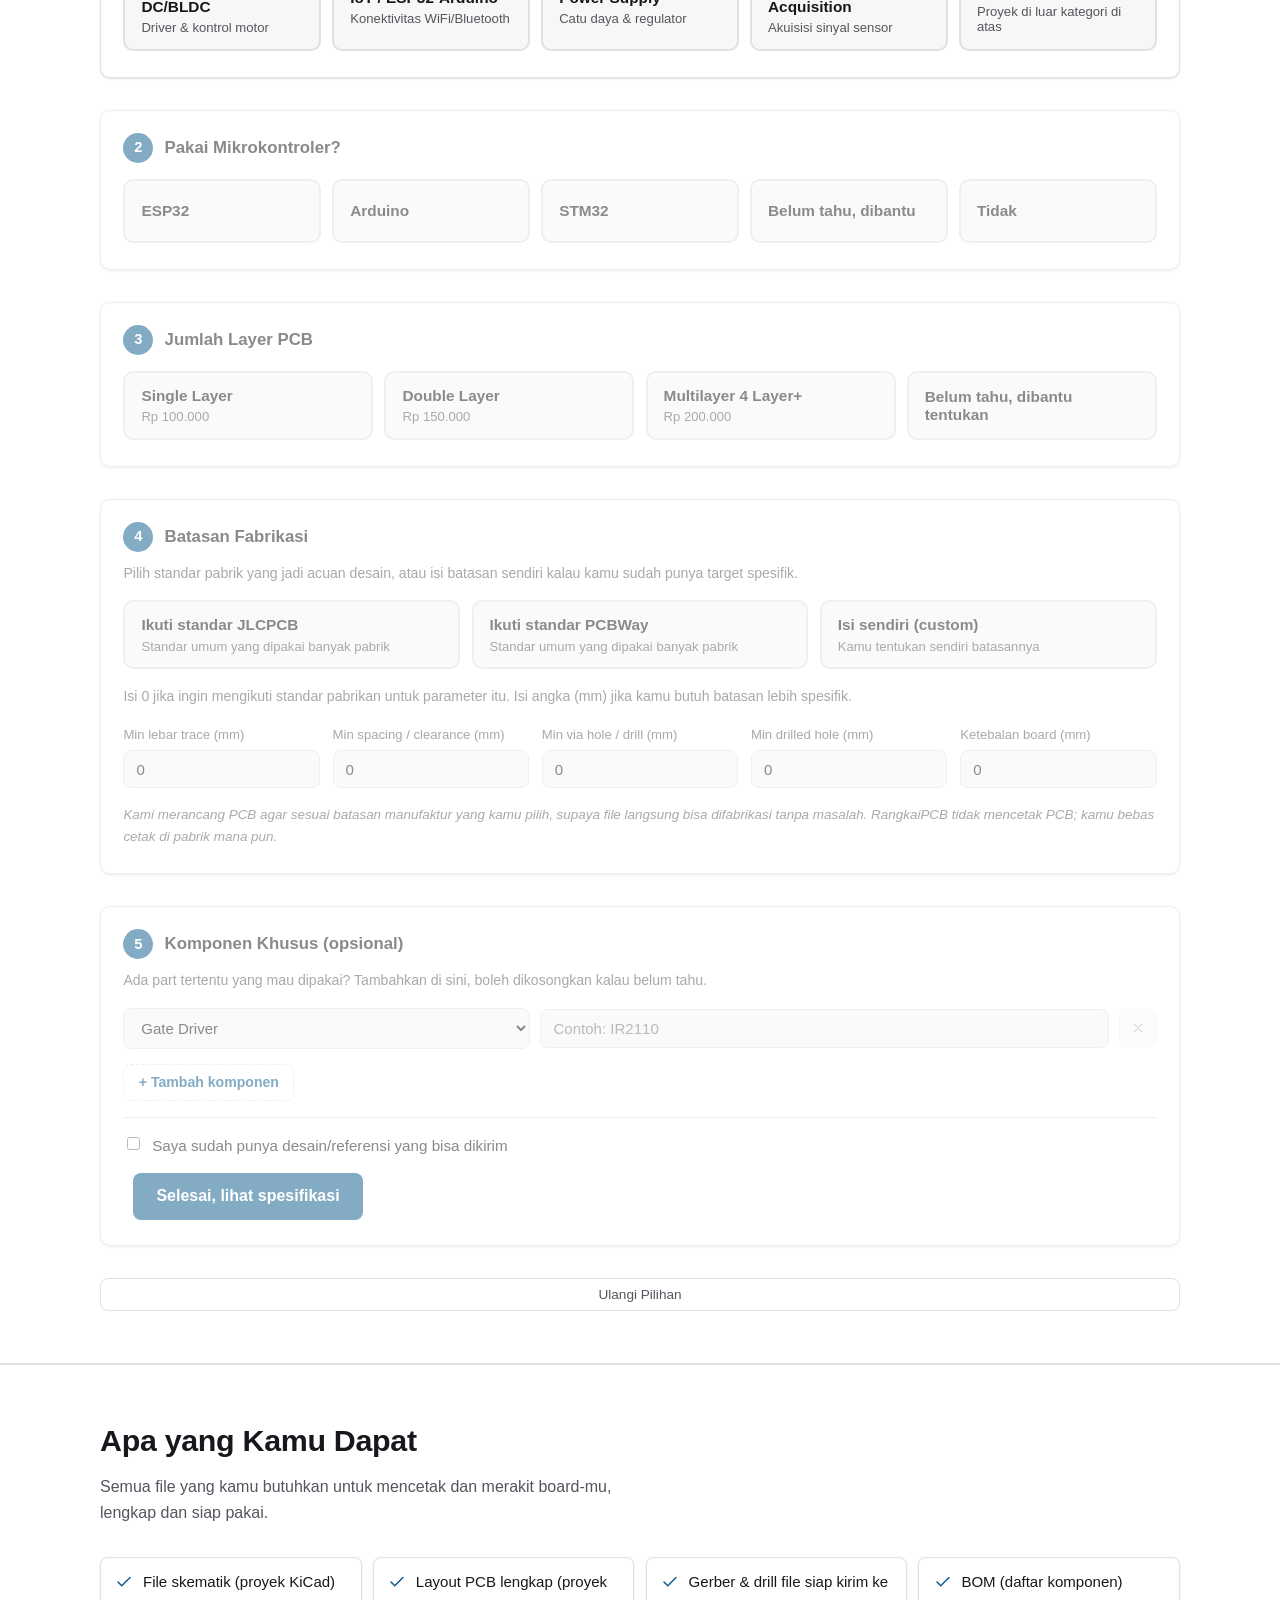
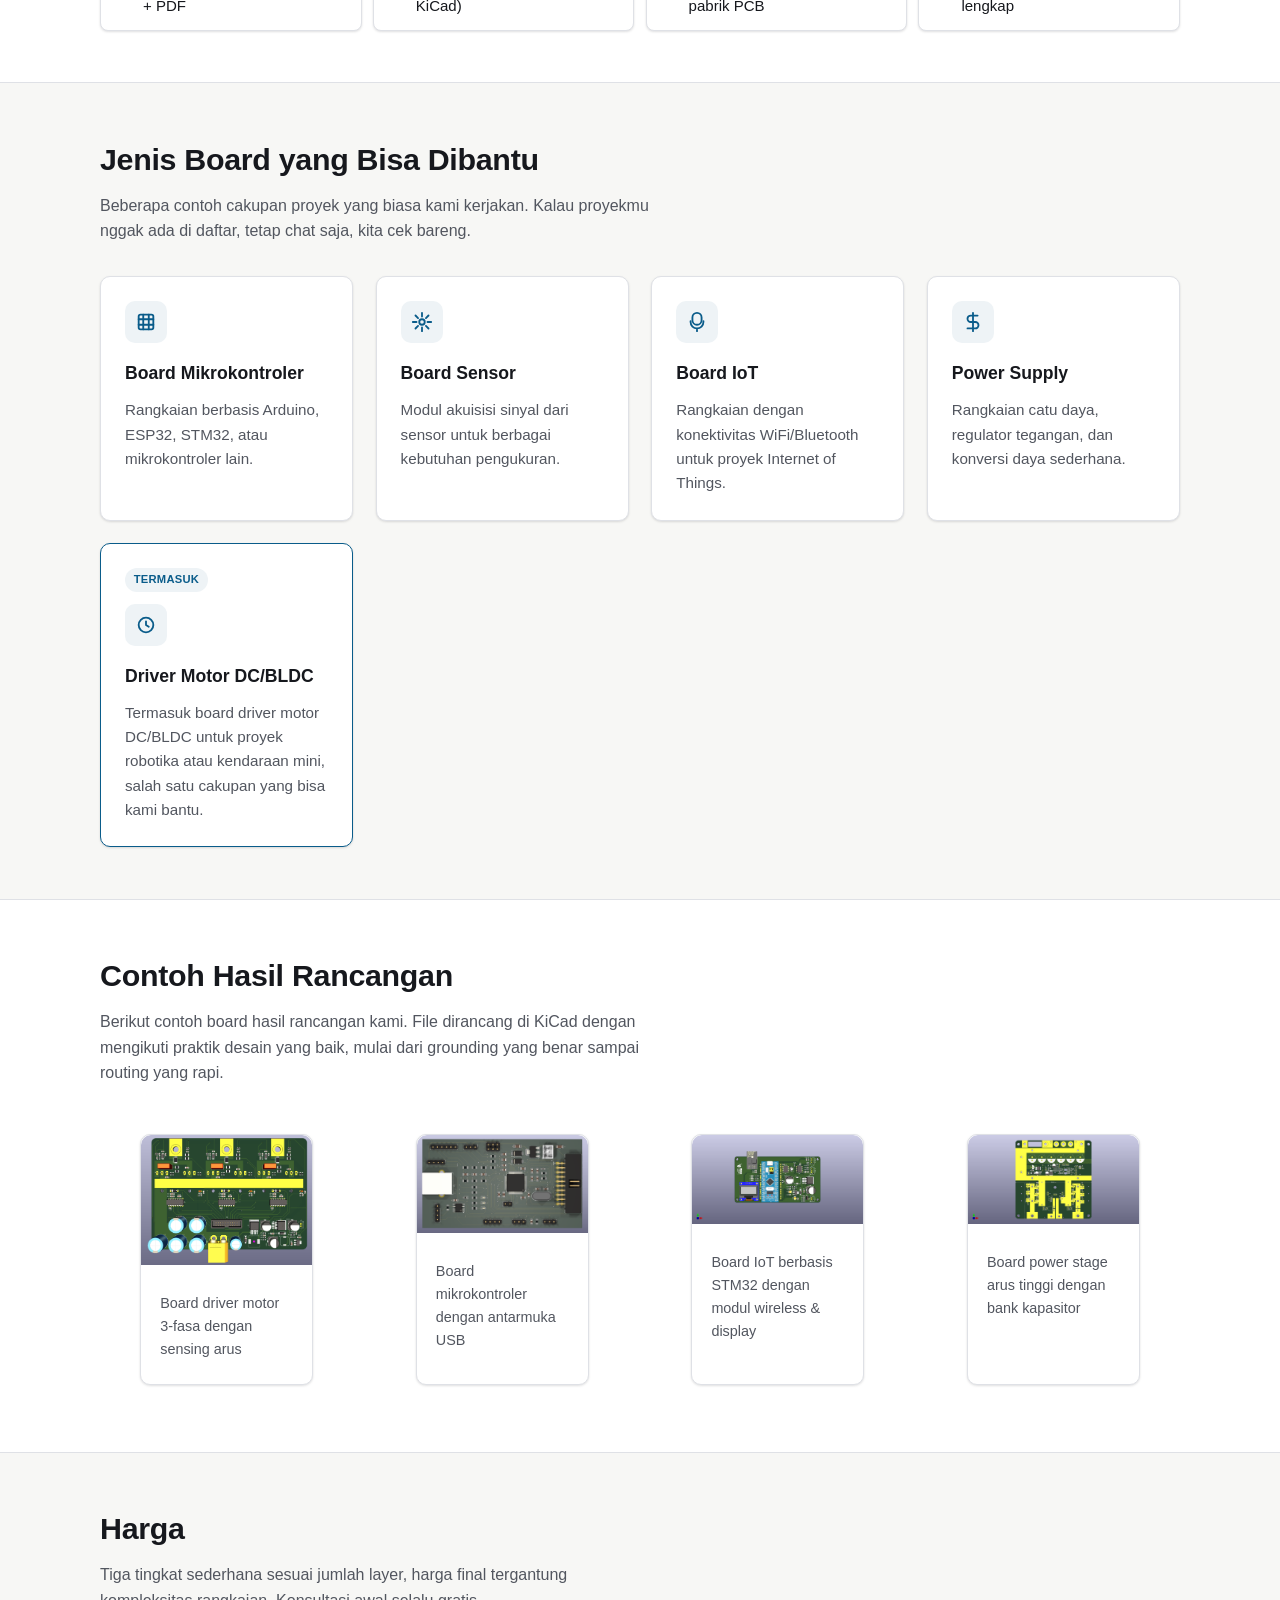
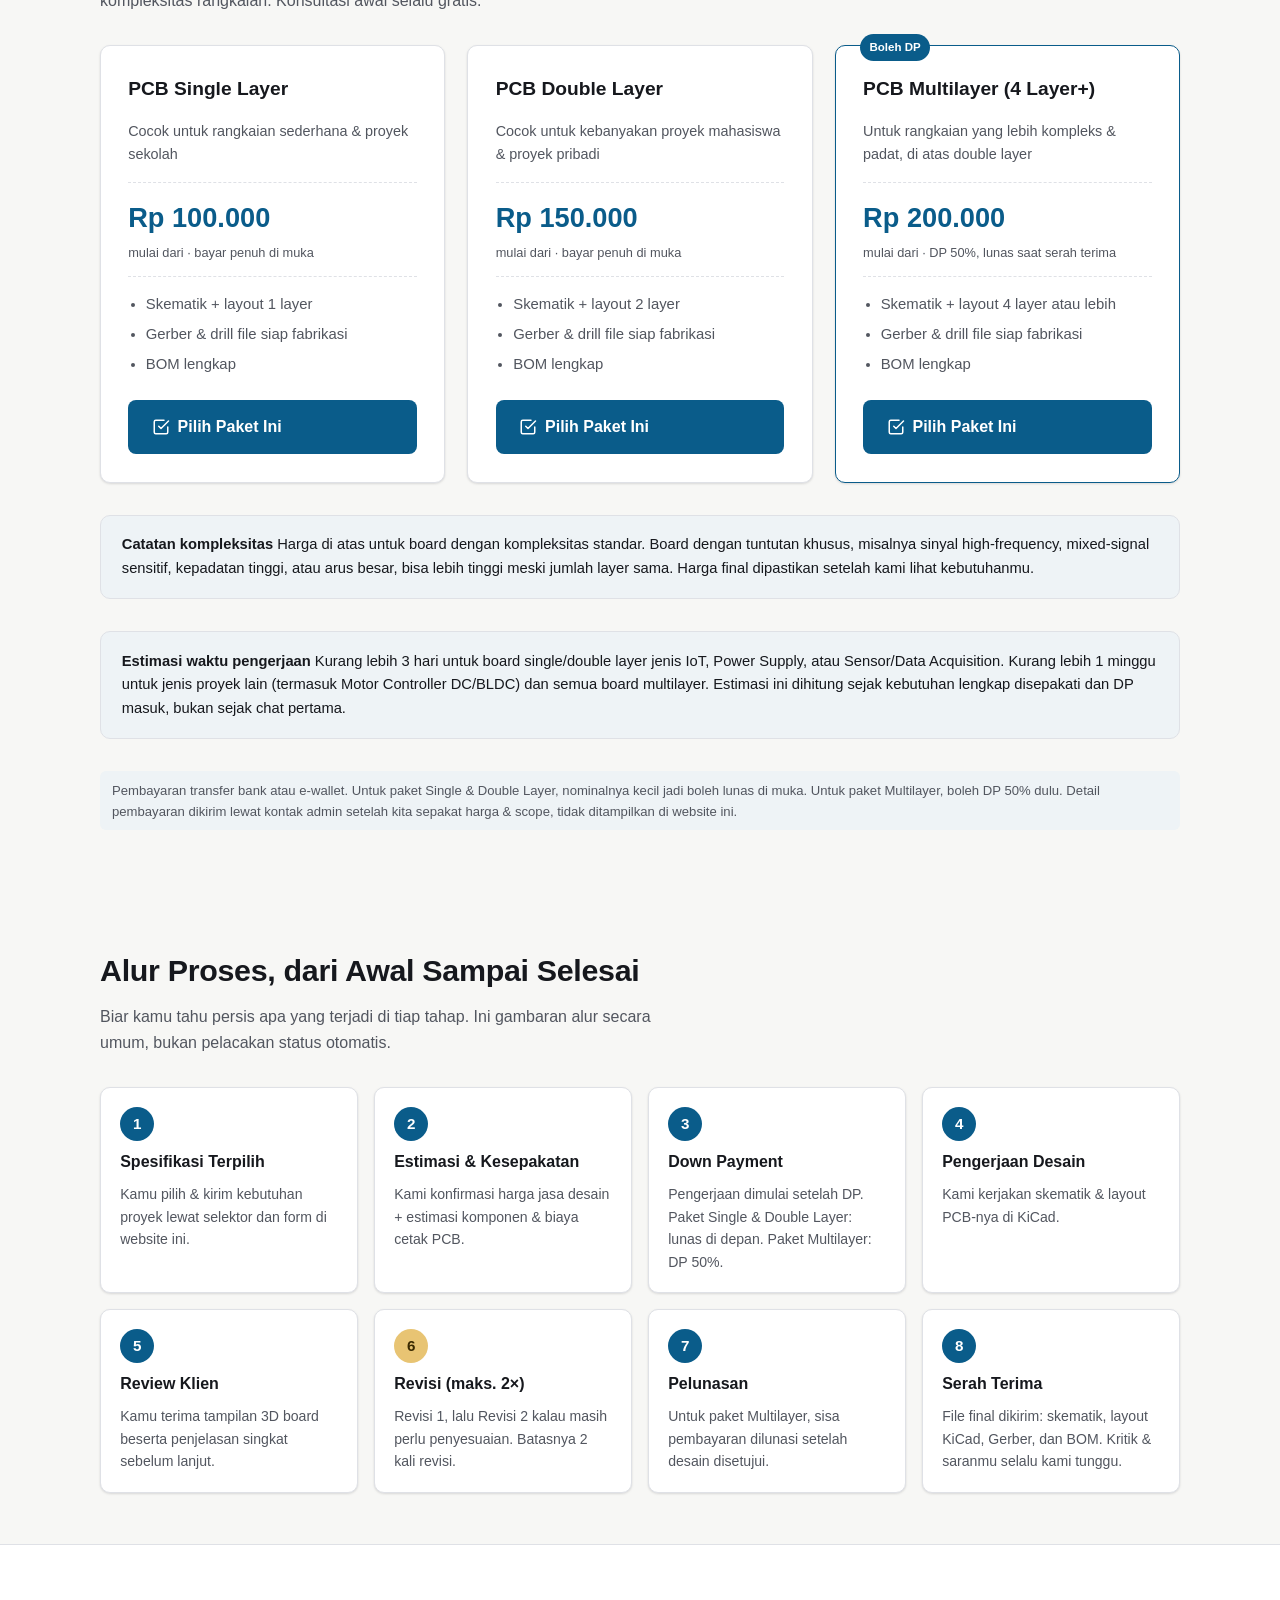
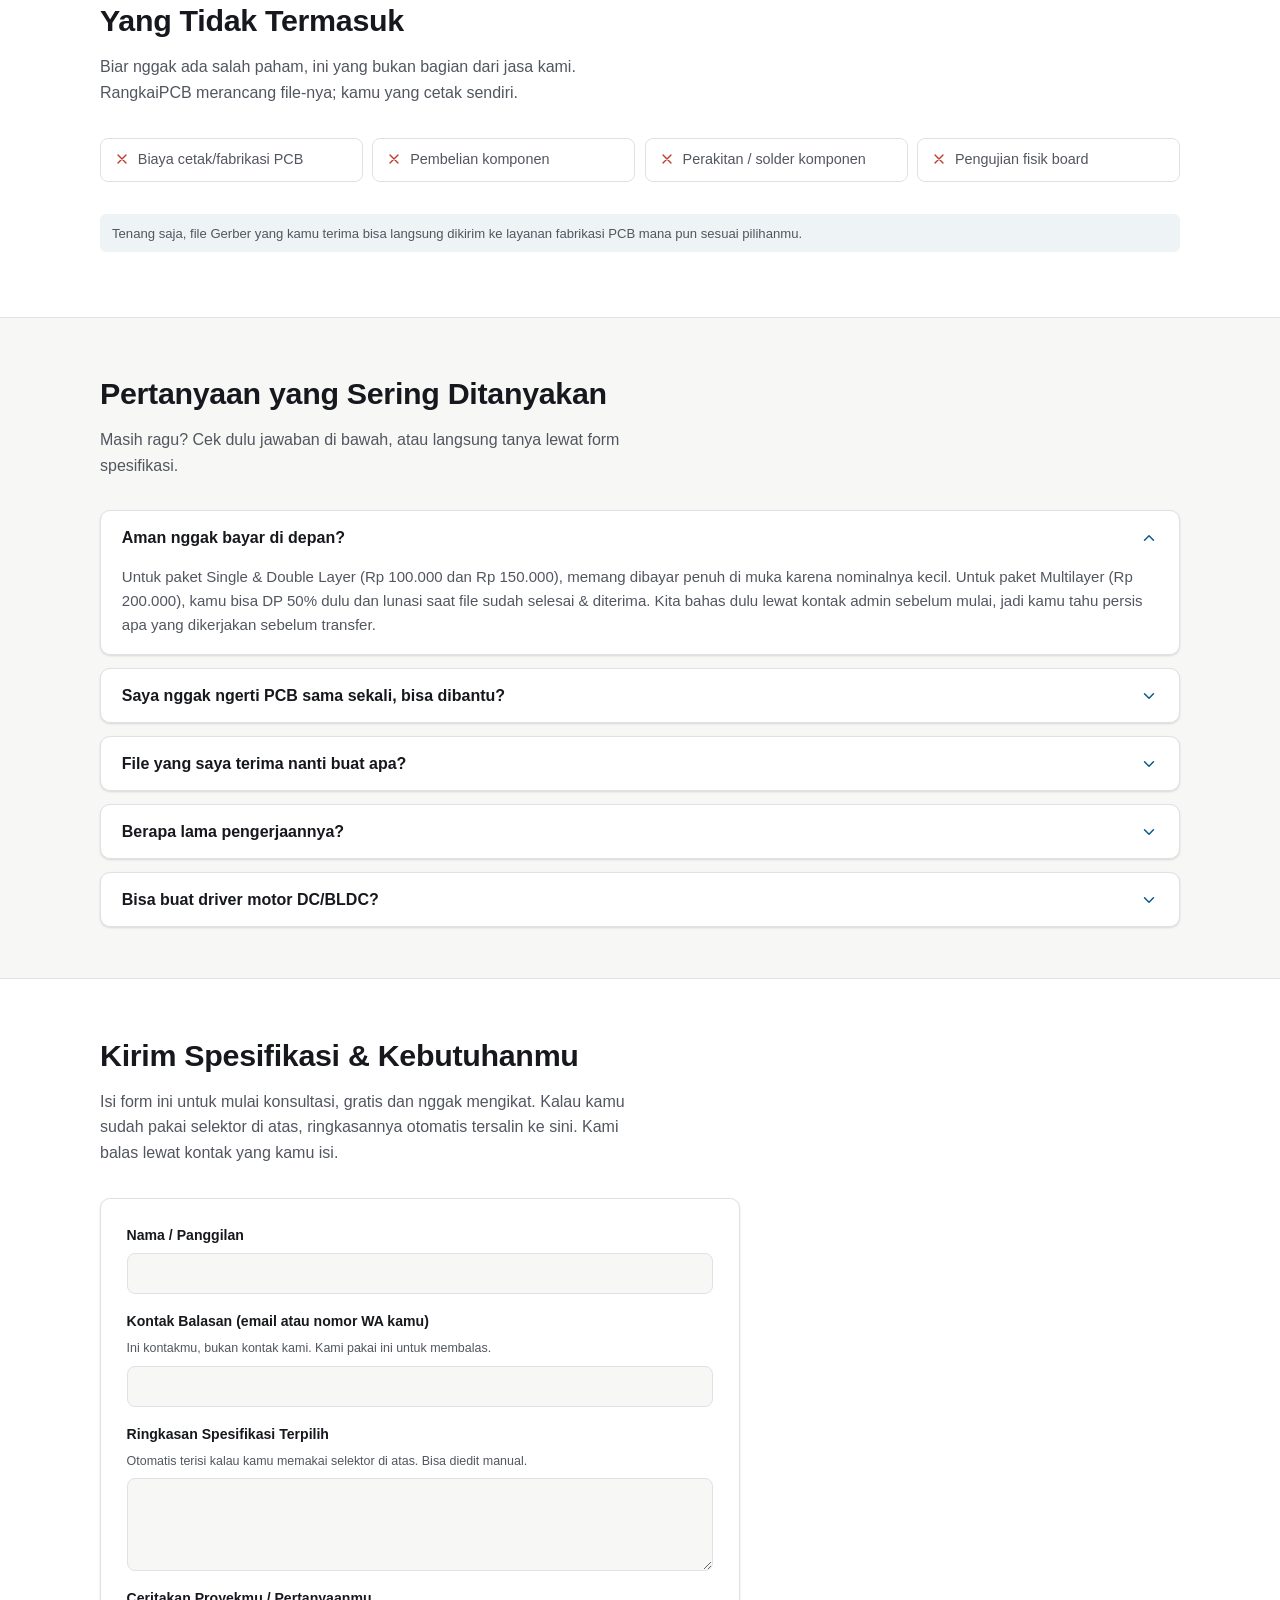
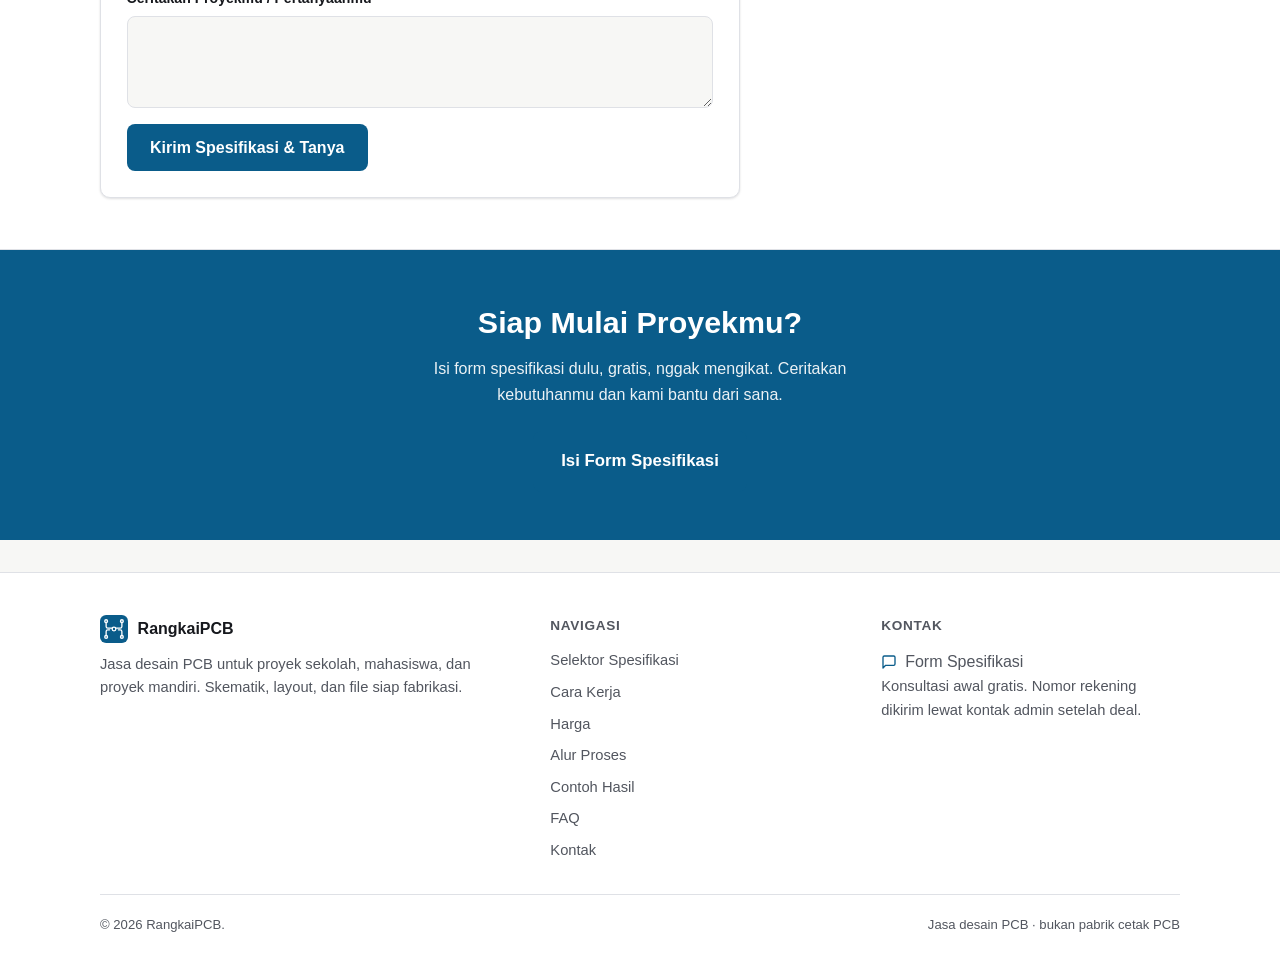
==== commit 833e5b79: "detailed option commit" ====
--- a/index.html
+++ b/index.html
@@ -227,10 +227,83 @@
           </div>
         </div>
 
-        <!-- Step 4: Komponen Khusus (opsional) -->
+        <!-- Step 4: Batasan Fabrikasi (Constraint) -->
+        <div class="selector-step" data-step="fab" data-locked="true">
+          <div class="selector-step-head">
+            <span class="selector-step-num">4</span>
+            <h3 data-lang-id="Batasan Fabrikasi" data-lang-en="Fabrication Constraints">Batasan Fabrikasi</h3>
+          </div>
+          <p class="selector-step-sub" data-lang-id="Pilih standar pabrik yang jadi acuan desain, atau isi batasan sendiri kalau kamu sudah punya target spesifik." data-lang-en="Pick the fab house standard to design against, or fill in your own constraints if you already have specific targets.">Pilih standar pabrik yang jadi acuan desain, atau isi batasan sendiri kalau kamu sudah punya target spesifik.</p>
+          <div class="selector-options" data-group="fab">
+            <button type="button" class="selector-option" data-value="jlcpcb" aria-pressed="false">
+              <span class="opt-title" data-lang-id="Ikuti standar JLCPCB" data-lang-en="Follow JLCPCB standard">Ikuti standar JLCPCB</span>
+              <span class="opt-sub" data-lang-id="Standar umum yang dipakai banyak pabrik" data-lang-en="Common standard used by many fab houses">Standar umum yang dipakai banyak pabrik</span>
+            </button>
+            <button type="button" class="selector-option" data-value="pcbway" aria-pressed="false">
+              <span class="opt-title" data-lang-id="Ikuti standar PCBWay" data-lang-en="Follow PCBWay standard">Ikuti standar PCBWay</span>
+              <span class="opt-sub" data-lang-id="Standar umum yang dipakai banyak pabrik" data-lang-en="Common standard used by many fab houses">Standar umum yang dipakai banyak pabrik</span>
+            </button>
+            <button type="button" class="selector-option" data-value="custom" aria-pressed="false">
+              <span class="opt-title" data-lang-id="Isi sendiri (custom)" data-lang-en="Fill in manually (custom)">Isi sendiri (custom)</span>
+              <span class="opt-sub" data-lang-id="Kamu tentukan sendiri batasannya" data-lang-en="You define the constraints yourself">Kamu tentukan sendiri batasannya</span>
+            </button>
+          </div>
+
+          <div class="fab-info-box" id="fab-info-jlcpcb" hidden>
+            <strong data-lang-id="Ringkasan standar JLCPCB (FR4)" data-lang-en="JLCPCB standard summary (FR4)">Ringkasan standar JLCPCB (FR4)</strong>
+            <ul>
+              <li data-lang-id="Min lebar trace / spacing (2-layer, 1oz): 0,10 mm / 0,10 mm (4 mil)" data-lang-en="Min trace width / spacing (2-layer, 1oz): 0.10 mm / 0.10 mm (4 mil)">Min lebar trace / spacing (2-layer, 1oz): 0,10 mm / 0,10 mm (4 mil)</li>
+              <li data-lang-id="Min lebar trace / spacing (4-layer, 1oz): 0,09 mm (3,5 mil)" data-lang-en="Min trace width / spacing (4-layer, 1oz): 0.09 mm (3.5 mil)">Min lebar trace / spacing (4-layer, 1oz): 0,09 mm (3,5 mil)</li>
+              <li data-lang-id="Min via hole (drill): 0,15 mm" data-lang-en="Min via hole (drill): 0.15 mm">Min via hole (drill): 0,15 mm</li>
+              <li data-lang-id="Min diameter via: 0,25 mm" data-lang-en="Min via diameter: 0.25 mm">Min diameter via: 0,25 mm</li>
+              <li data-lang-id="Min annular ring: 0,20 mm" data-lang-en="Min annular ring: 0.20 mm">Min annular ring: 0,20 mm</li>
+              <li data-lang-id="Min drilled hole: 0,15 mm" data-lang-en="Min drilled hole: 0.15 mm">Min drilled hole: 0,15 mm</li>
+              <li data-lang-id="Ketebalan board standar: 0,8 / 1,0 / 1,2 / 1,6 mm" data-lang-en="Standard board thickness: 0.8 / 1.0 / 1.2 / 1.6 mm">Ketebalan board standar: 0,8 / 1,0 / 1,2 / 1,6 mm</li>
+            </ul>
+          </div>
+
+          <div class="fab-info-box" id="fab-info-pcbway" hidden>
+            <strong data-lang-id="Ringkasan standar PCBWay (FR4)" data-lang-en="PCBWay standard summary (FR4)">Ringkasan standar PCBWay (FR4)</strong>
+            <ul>
+              <li data-lang-id="Min lebar trace / spacing: 0,10 mm / 0,10 mm (4 mil)" data-lang-en="Min trace width / spacing: 0.10 mm / 0.10 mm (4 mil)">Min lebar trace / spacing: 0,10 mm / 0,10 mm (4 mil)</li>
+              <li data-lang-id="Min via hole (drill): 0,15 mm" data-lang-en="Min via hole (drill): 0.15 mm">Min via hole (drill): 0,15 mm</li>
+              <li data-lang-id="Min annular ring: 0,15 mm (6 mil)" data-lang-en="Min annular ring: 0.15 mm (6 mil)">Min annular ring: 0,15 mm (6 mil)</li>
+              <li data-lang-id="Min drilled hole: 0,15 mm (di bawah 0,2 mm kena biaya ekstra)" data-lang-en="Min drilled hole: 0.15 mm (below 0.2 mm incurs extra cost)">Min drilled hole: 0,15 mm (di bawah 0,2 mm kena biaya ekstra)</li>
+              <li data-lang-id="Ketebalan board: banyak opsi 0,6&ndash;1,6 mm umum" data-lang-en="Board thickness: many common options from 0.6&ndash;1.6 mm">Ketebalan board: banyak opsi 0,6&ndash;1,6 mm umum</li>
+            </ul>
+          </div>
+
+          <div class="fab-custom-fields" id="fab-custom-fields" hidden>
+            <p class="selector-step-sub" data-lang-id="Isi 0 jika ingin mengikuti standar pabrikan untuk parameter itu. Isi angka (mm) jika kamu butuh batasan lebih spesifik." data-lang-en="Enter 0 to follow the manufacturer default for that parameter. Enter a value (mm) if you need a more specific constraint.">Isi 0 jika ingin mengikuti standar pabrikan untuk parameter itu. Isi angka (mm) jika kamu butuh batasan lebih spesifik.</p>
+            <div class="fab-field">
+              <label for="fab-trace" data-lang-id="Min lebar trace (mm)" data-lang-en="Min trace width (mm)">Min lebar trace (mm)</label>
+              <input type="number" id="fab-trace" class="fab-input" data-fab-key="trace" min="0" step="0.01" value="0" inputmode="decimal">
+            </div>
+            <div class="fab-field">
+              <label for="fab-spacing" data-lang-id="Min spacing / clearance (mm)" data-lang-en="Min spacing / clearance (mm)">Min spacing / clearance (mm)</label>
+              <input type="number" id="fab-spacing" class="fab-input" data-fab-key="spacing" min="0" step="0.01" value="0" inputmode="decimal">
+            </div>
+            <div class="fab-field">
+              <label for="fab-via" data-lang-id="Min via hole / drill (mm)" data-lang-en="Min via hole / drill (mm)">Min via hole / drill (mm)</label>
+              <input type="number" id="fab-via" class="fab-input" data-fab-key="viaHole" min="0" step="0.01" value="0" inputmode="decimal">
+            </div>
+            <div class="fab-field">
+              <label for="fab-hole" data-lang-id="Min drilled hole (mm)" data-lang-en="Min drilled hole (mm)">Min drilled hole (mm)</label>
+              <input type="number" id="fab-hole" class="fab-input" data-fab-key="hole" min="0" step="0.01" value="0" inputmode="decimal">
+            </div>
+            <div class="fab-field">
+              <label for="fab-thickness" data-lang-id="Ketebalan board (mm)" data-lang-en="Board thickness (mm)">Ketebalan board (mm)</label>
+              <input type="number" id="fab-thickness" class="fab-input" data-fab-key="thickness" min="0" step="0.01" value="0" inputmode="decimal">
+            </div>
+          </div>
+
+          <p class="fab-framing-note" data-lang-id="Kami merancang PCB agar sesuai batasan manufaktur yang kamu pilih, supaya file langsung bisa difabrikasi tanpa masalah. RangkaiPCB tidak mencetak PCB; kamu bebas cetak di pabrik mana pun." data-lang-en="We design the PCB to fit the fabrication constraints you choose, so the files can be fabricated directly without issues. RangkaiPCB doesn't print PCBs; you're free to fabricate at any fab house.">Kami merancang PCB agar sesuai batasan manufaktur yang kamu pilih, supaya file langsung bisa difabrikasi tanpa masalah. RangkaiPCB tidak mencetak PCB; kamu bebas cetak di pabrik mana pun.</p>
+        </div>
+
+        <!-- Step 5: Komponen Khusus (opsional) -->
         <div class="selector-step" data-step="parts" data-locked="true">
           <div class="selector-step-head">
-            <span class="selector-step-num">4</span>
+            <span class="selector-step-num">5</span>
             <h3 data-lang-id="Komponen Khusus (opsional)" data-lang-en="Specific Components (optional)">Komponen Khusus (opsional)</h3>
           </div>
           <p class="selector-step-sub" data-lang-id="Ada part tertentu yang mau dipakai? Tambahkan di sini, boleh dikosongkan kalau belum tahu." data-lang-en="Have a specific part in mind? Add it here, feel free to leave this blank if you're not sure yet.">Ada part tertentu yang mau dipakai? Tambahkan di sini, boleh dikosongkan kalau belum tahu.</p>
@@ -239,7 +312,6 @@
               <select class="parts-category" aria-label="Kategori komponen / Component category">
                 <option value="Gate Driver" data-lang-id="Gate Driver" data-lang-en="Gate Driver">Gate Driver</option>
                 <option value="MOSFET / Transistor" data-lang-id="MOSFET / Transistor" data-lang-en="MOSFET / Transistor">MOSFET / Transistor</option>
-                <option value="Mikrokontroler" data-lang-id="Mikrokontroler" data-lang-en="Microcontroller">Mikrokontroler</option>
                 <option value="Sensor" data-lang-id="Sensor" data-lang-en="Sensor">Sensor</option>
                 <option value="Regulator / Power IC" data-lang-id="Regulator / Power IC" data-lang-en="Regulator / Power IC">Regulator / Power IC</option>
                 <option value="Op-Amp / Analog" data-lang-id="Op-Amp / Analog" data-lang-en="Op-Amp / Analog">Op-Amp / Analog</option>
@@ -253,6 +325,20 @@
             </div>
           </div>
           <button type="button" class="parts-add" id="parts-add-btn" data-lang-id="+ Tambah komponen" data-lang-en="+ Add component">+ Tambah komponen</button>
+
+          <!-- Referensi desain existing (opsional) -->
+          <div class="ref-design">
+            <label class="ref-design-check">
+              <input type="checkbox" id="ref-design-toggle">
+              <span data-lang-id="Saya sudah punya desain/referensi yang bisa dikirim" data-lang-en="I already have a design/reference I can share">Saya sudah punya desain/referensi yang bisa dikirim</span>
+            </label>
+            <div class="ref-design-detail" id="ref-design-detail" hidden>
+              <p class="ref-design-note" data-lang-id="Kami menerima folder proyek KiCad (dalam bentuk ZIP), PDF skematik/layout, serta gambar (JPEG/PNG). File tidak diunggah lewat halaman ini. Setelah kamu kirim spesifikasi dan kami balas via email, tinggal balas email itu dengan file-nya sebagai lampiran." data-lang-en="We accept KiCad project folders (as a ZIP), schematic/layout PDFs, and images (JPEG/PNG). Files are not uploaded through this page. After you send your spec and we reply by email, just reply to that email with your files attached.">Kami menerima folder proyek KiCad (dalam bentuk ZIP), PDF skematik/layout, serta gambar (JPEG/PNG). File tidak diunggah lewat halaman ini. Setelah kamu kirim spesifikasi dan kami balas via email, tinggal balas email itu dengan file-nya sebagai lampiran.</p>
+              <label class="ref-design-link-label" for="ref-design-link" data-lang-id="Atau tempel tautan file (opsional, mis. Google Drive)" data-lang-en="Or paste a file link (optional, e.g. Google Drive)">Atau tempel tautan file (opsional, mis. Google Drive)</label>
+              <input type="url" id="ref-design-link" class="ref-design-link" data-lang-placeholder-id="https://drive.google.com/..." data-lang-placeholder-en="https://drive.google.com/..." placeholder="https://drive.google.com/...">
+            </div>
+          </div>
+
           <button type="button" class="btn btn-primary parts-done" id="parts-done-btn" data-lang-id="Selesai, lihat spesifikasi" data-lang-en="Done, view specification">Selesai, lihat spesifikasi</button>
         </div>
 
--- a/assets/css/style.css
+++ b/assets/css/style.css
@@ -1138,6 +1138,62 @@
   color: var(--color-text-muted);
 }
 
+/* ===== Referensi desain existing ===== */
+.ref-design {
+  margin-top: 1rem;
+  padding-top: 1rem;
+  border-top: 1px solid var(--color-border);
+}
+
+.ref-design-check {
+  display: flex;
+  align-items: flex-start;
+  gap: 0.55rem;
+  cursor: pointer;
+  font-size: 0.95rem;
+}
+
+.ref-design-check input {
+  margin-top: 0.2rem;
+  flex-shrink: 0;
+}
+
+.ref-design-detail {
+  margin-top: 0.8rem;
+  padding: 0.9rem 1rem;
+  background: var(--color-bg);
+  border: 1px solid var(--color-border);
+  border-radius: 8px;
+}
+
+.ref-design-note {
+  margin: 0 0 0.8rem;
+  font-size: 0.9rem;
+  color: var(--color-text-muted);
+}
+
+.ref-design-link-label {
+  display: block;
+  font-size: 0.9rem;
+  margin-bottom: 0.4rem;
+}
+
+.ref-design-link {
+  width: 100%;
+  font-family: inherit;
+  font-size: 0.94rem;
+  padding: 0.65rem 0.8rem;
+  border-radius: 8px;
+  border: 1px solid var(--color-border);
+  background: var(--color-bg-alt);
+  color: var(--color-text);
+}
+
+.ref-design-link:focus {
+  outline: 2px solid var(--color-accent);
+  outline-offset: 1px;
+}
+
 /* ===== Komponen khusus (multi-baris) ===== */
 .parts-done {
   margin-top: 0.9rem;
@@ -1239,6 +1295,77 @@
 .parts-add:hover {
   border-color: var(--color-accent);
   background: var(--color-tag-bg);
+}
+
+/* ===== Batasan Fabrikasi (fab constraint step) ===== */
+.fab-info-box {
+  background: var(--color-tag-bg);
+  border: 1px solid var(--color-border);
+  border-radius: var(--radius);
+  padding: 1rem 1.2rem;
+  font-size: 0.88rem;
+  color: var(--color-text);
+  margin-top: 1rem;
+}
+
+.fab-info-box strong {
+  display: block;
+  margin-bottom: 0.5rem;
+}
+
+.fab-info-box ul {
+  margin: 0;
+  padding-left: 1.1rem;
+}
+
+.fab-info-box ul li {
+  margin-bottom: 0.3rem;
+}
+
+.fab-custom-fields {
+  display: grid;
+  grid-template-columns: repeat(auto-fit, minmax(180px, 1fr));
+  gap: 0.8rem;
+  margin-top: 1rem;
+}
+
+.fab-custom-fields .selector-step-sub {
+  grid-column: 1 / -1;
+  margin: 0 0 0.2rem;
+}
+
+.fab-field {
+  display: flex;
+  flex-direction: column;
+  gap: 0.35rem;
+}
+
+.fab-field label {
+  font-size: 0.82rem;
+  color: var(--color-text-muted);
+}
+
+.fab-input {
+  font-family: inherit;
+  font-size: 0.94rem;
+  padding: 0.6rem 0.75rem;
+  border-radius: 8px;
+  border: 1px solid var(--color-border);
+  background: var(--color-bg);
+  color: var(--color-text);
+  width: 100%;
+}
+
+.fab-input:focus {
+  outline: 2px solid var(--color-accent);
+  outline-offset: 1px;
+}
+
+.fab-framing-note {
+  margin: 1rem 0 0;
+  font-size: 0.84rem;
+  font-style: italic;
+  color: var(--color-text-muted);
 }
 
 /* ===== Spec result panel ===== */
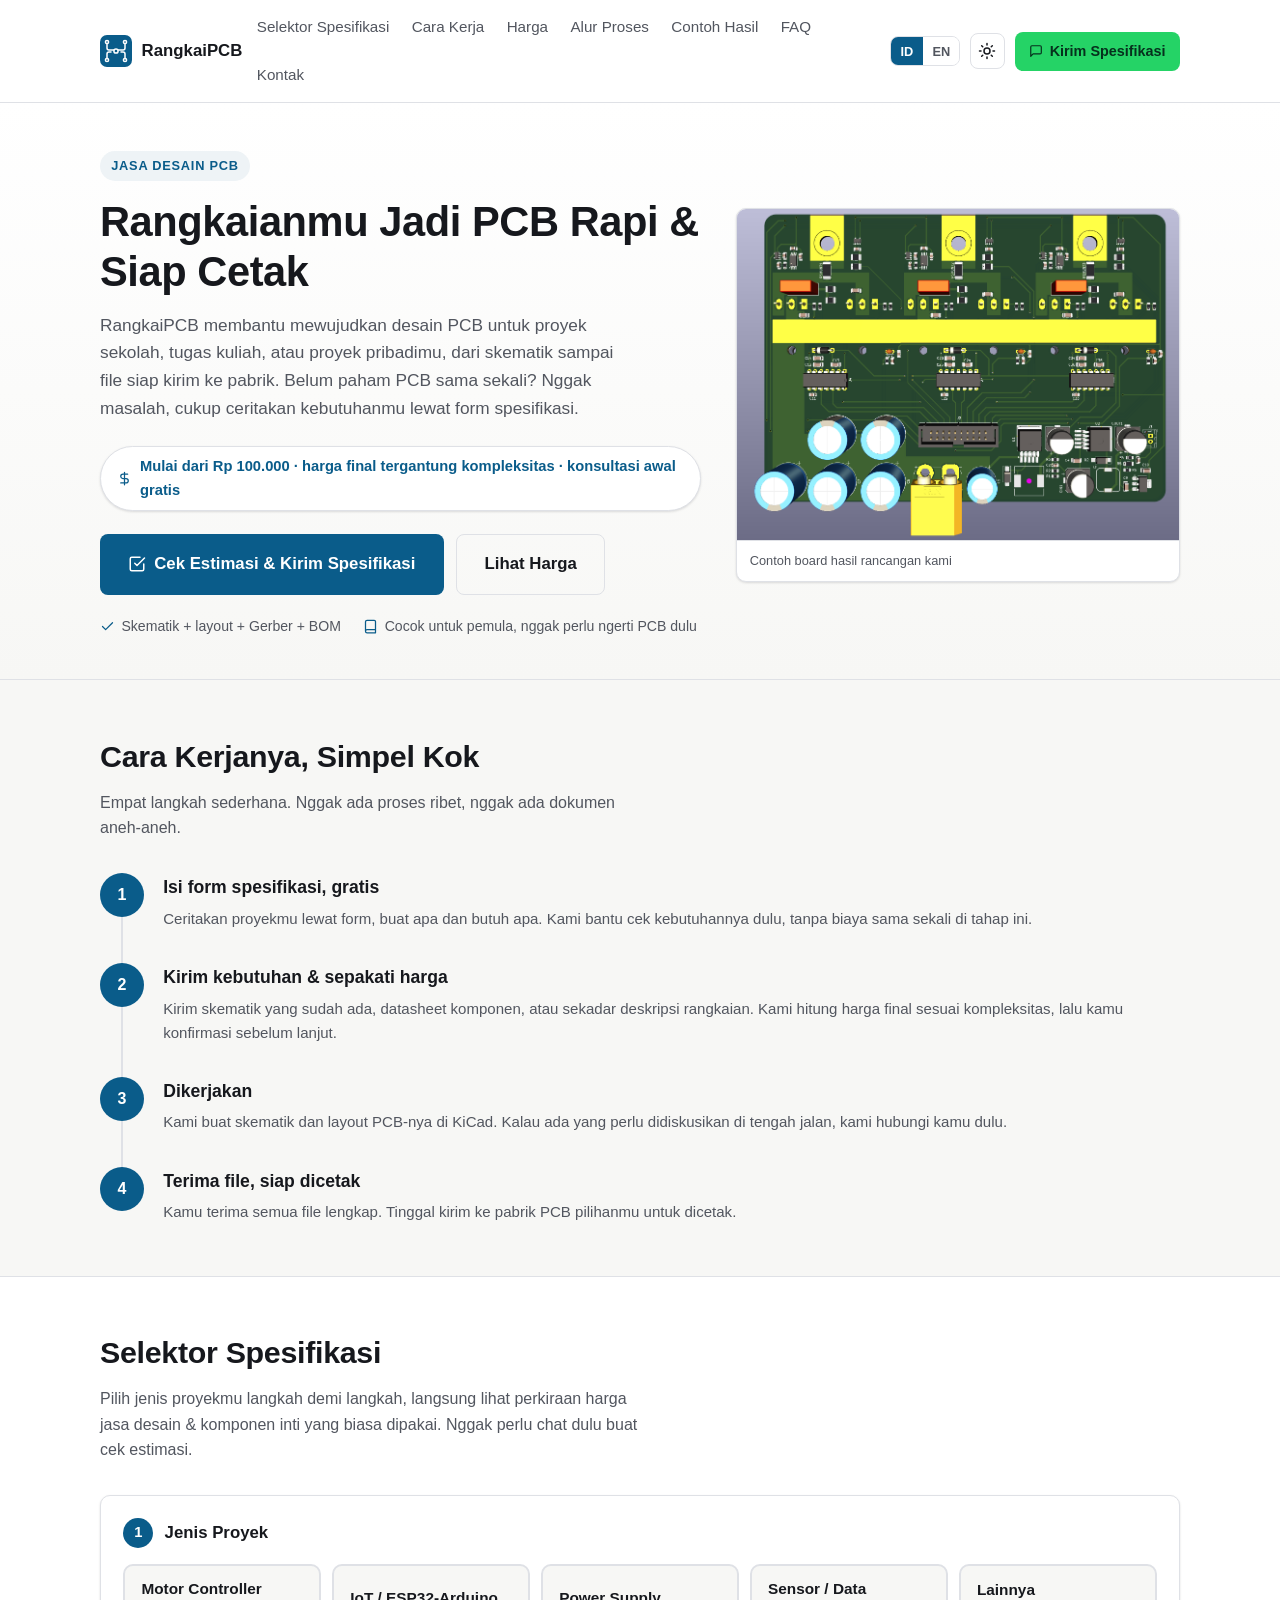
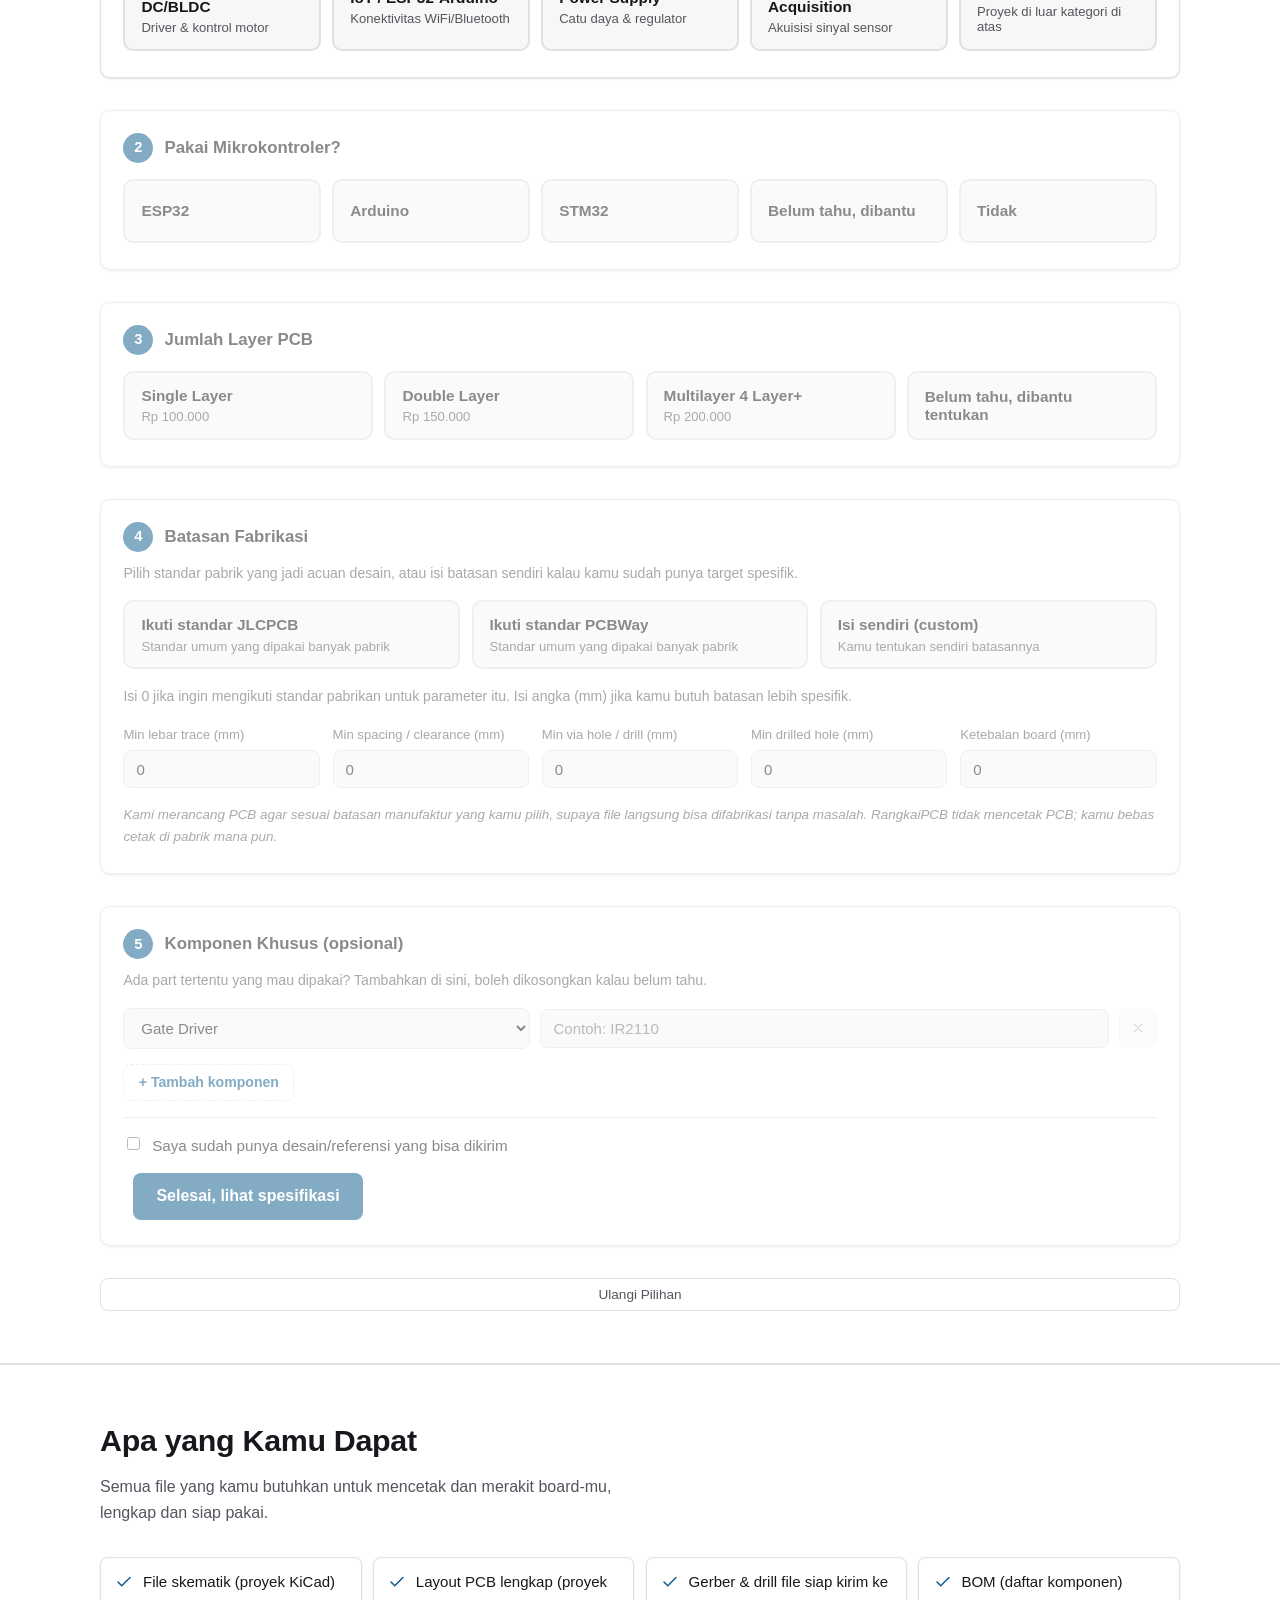
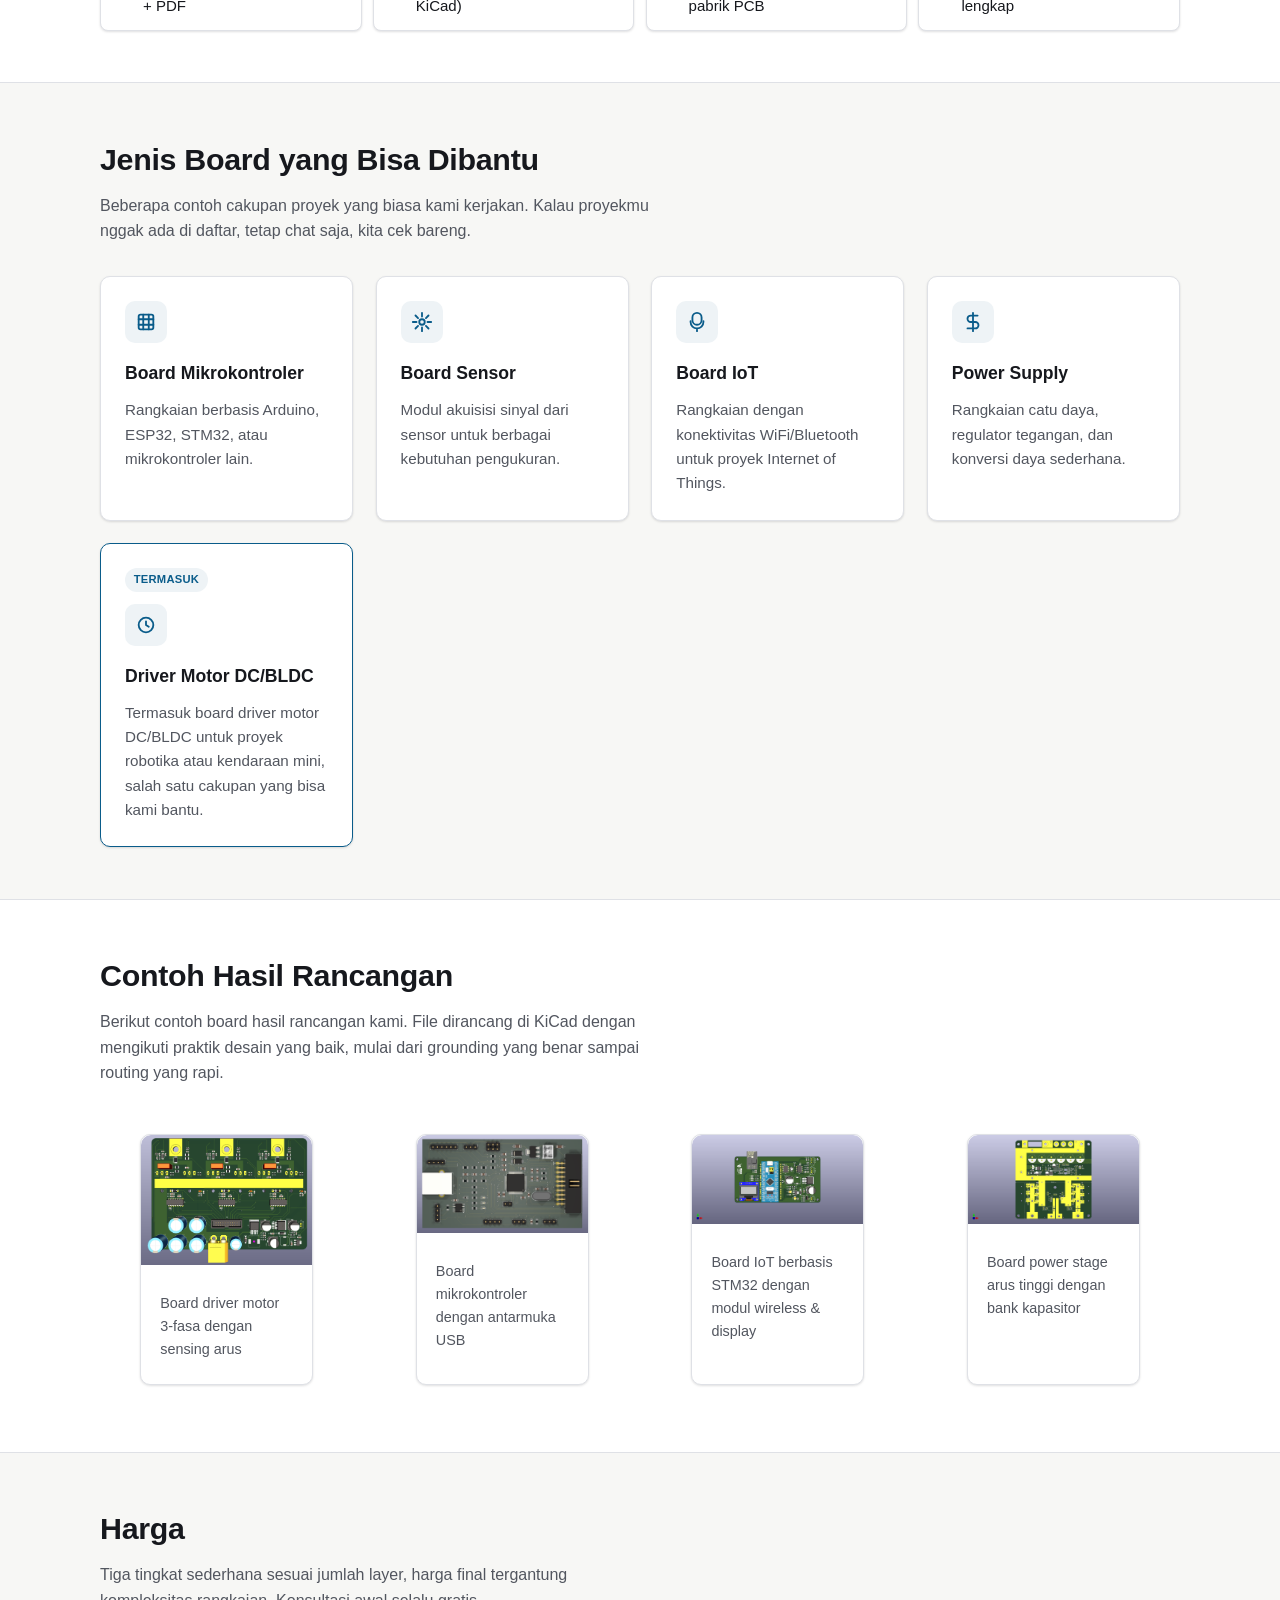
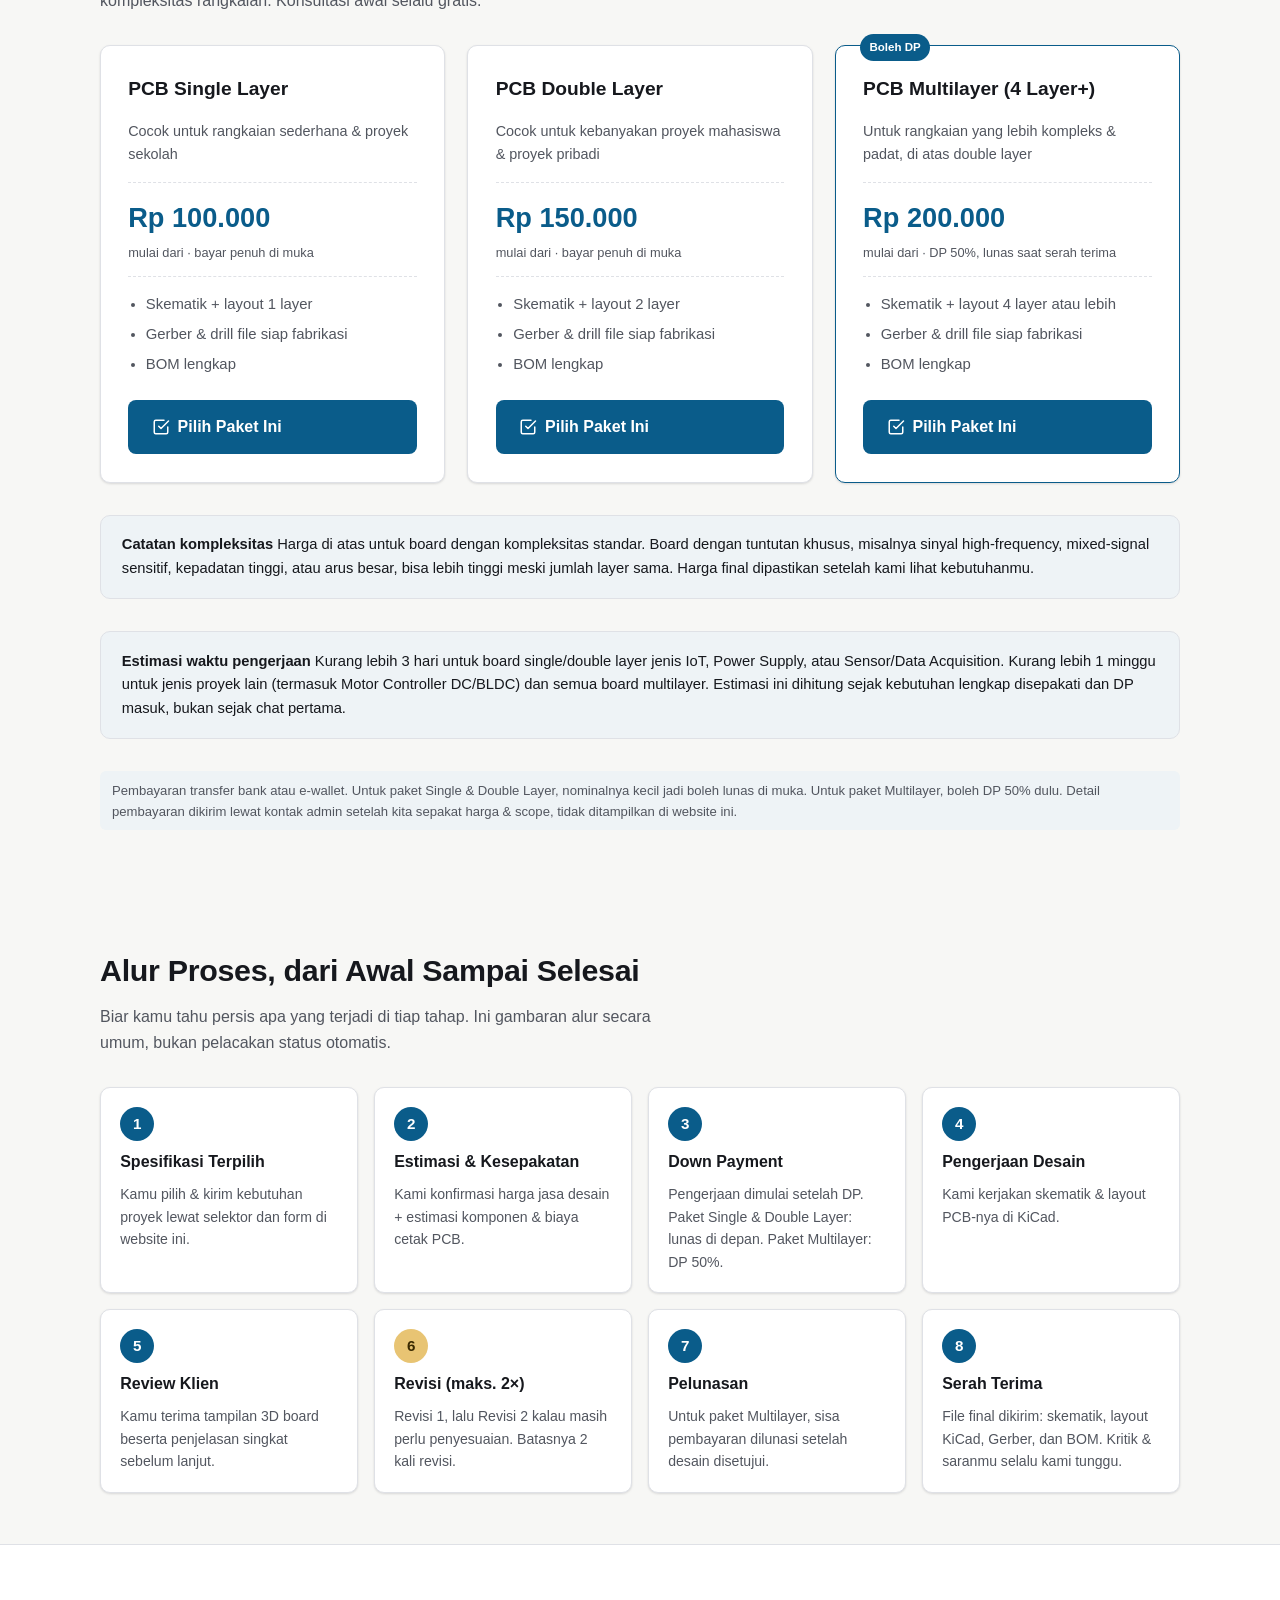
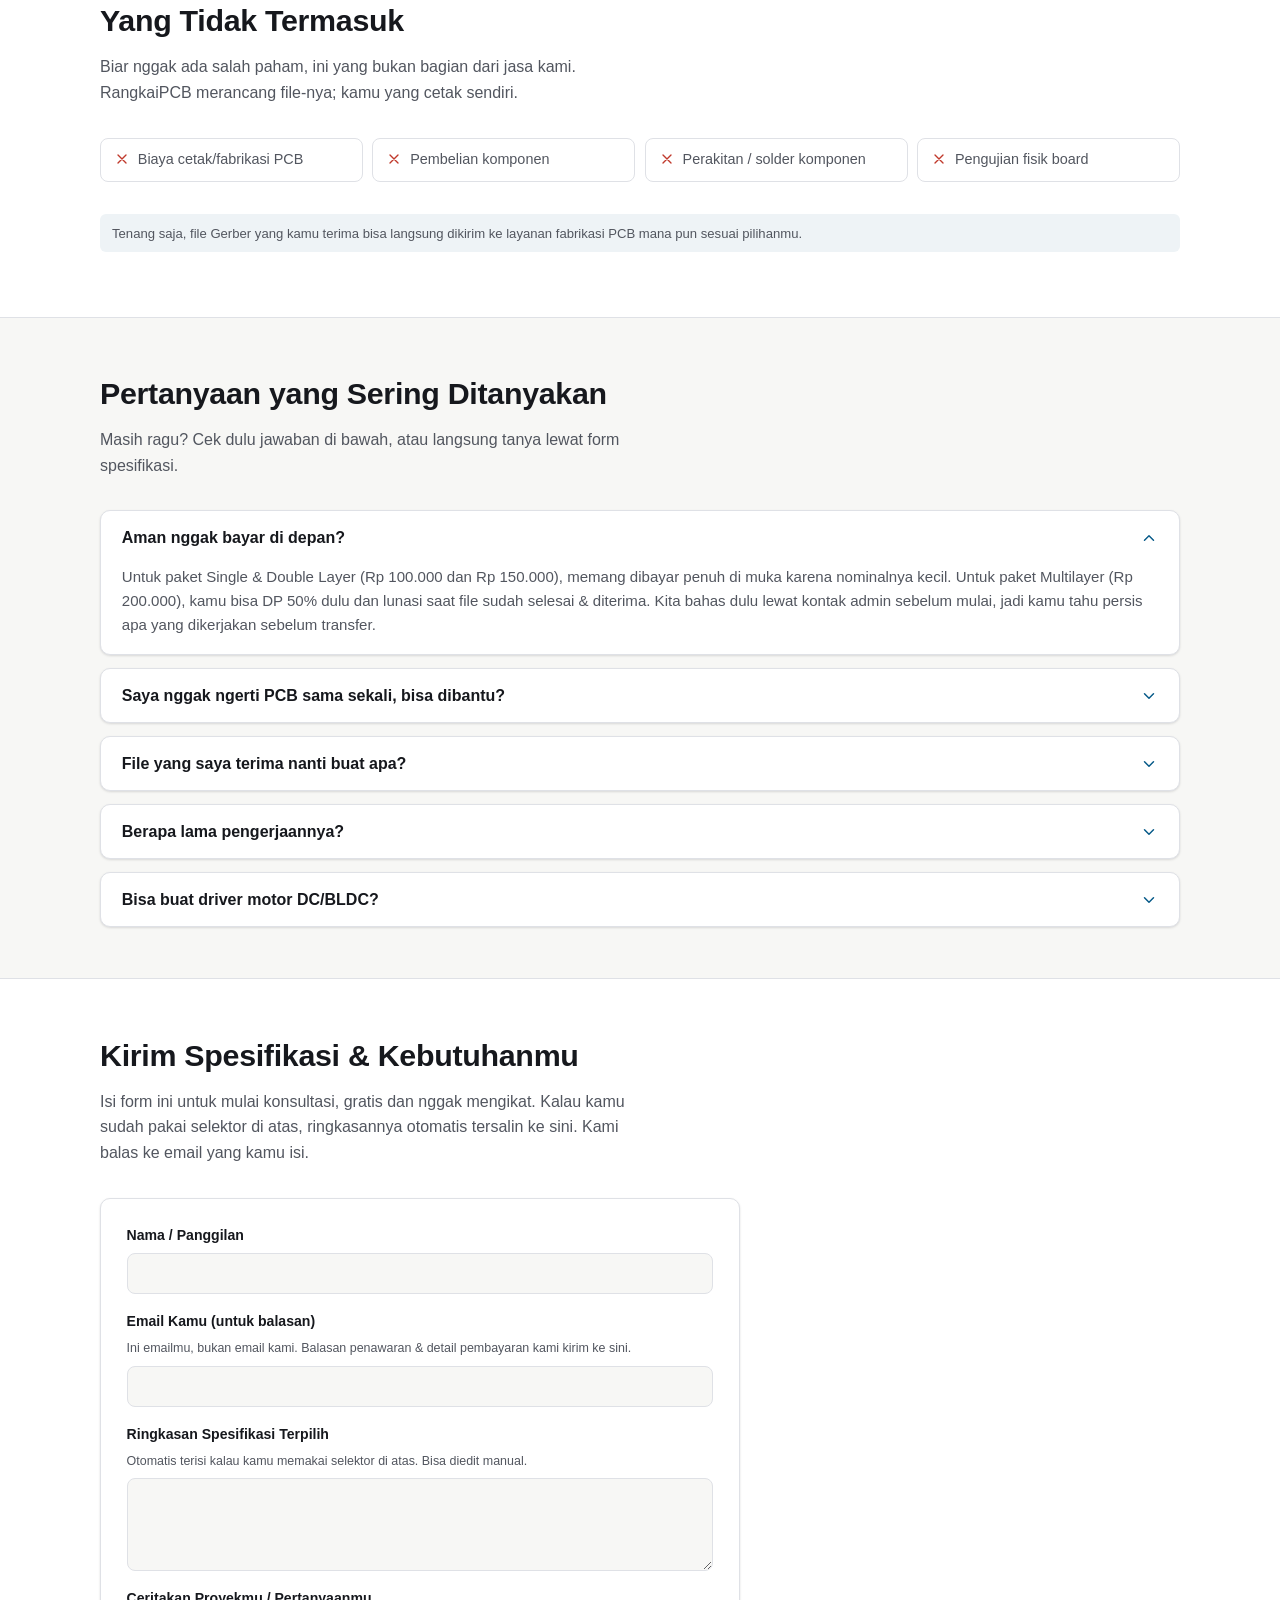
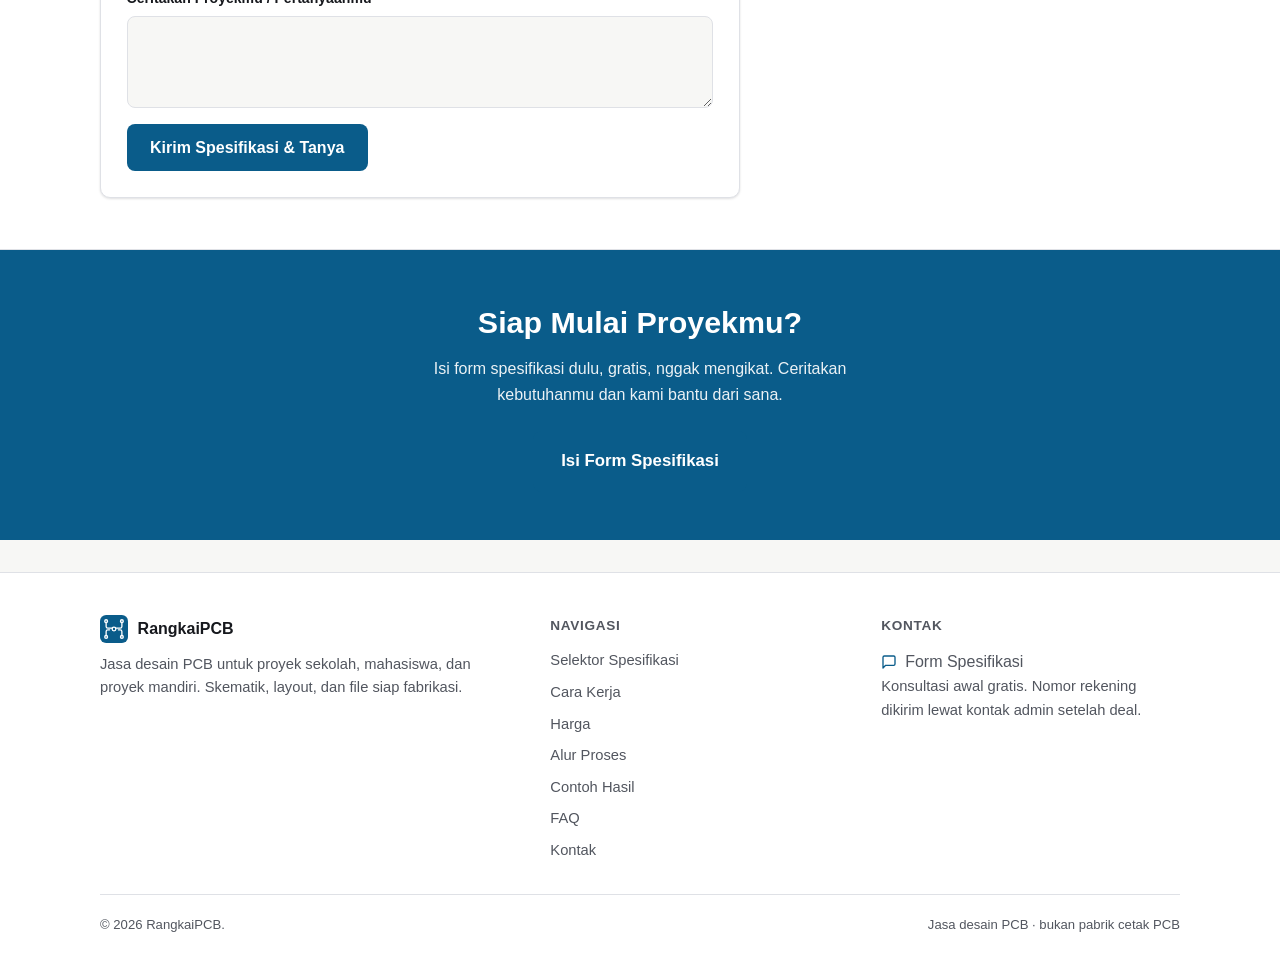
==== commit 0f9ff7b8: "user response" ====
--- a/index.html
+++ b/index.html
@@ -684,7 +684,7 @@
     <div class="container">
       <div class="section-head">
         <h2 data-lang-id="Kirim Spesifikasi &amp; Kebutuhanmu" data-lang-en="Send Your Spec &amp; Requirements">Kirim Spesifikasi &amp; Kebutuhanmu</h2>
-        <p data-lang-id="Isi form ini untuk mulai konsultasi, gratis dan nggak mengikat. Kalau kamu sudah pakai selektor di atas, ringkasannya otomatis tersalin ke sini. Kami balas lewat kontak yang kamu isi." data-lang-en="Fill in this form to start a consultation, free and with no obligation. If you already used the selector above, the summary is auto-filled here. We'll reply via the contact you provide.">Isi form ini untuk mulai konsultasi, gratis dan nggak mengikat. Kalau kamu sudah pakai selektor di atas, ringkasannya otomatis tersalin ke sini. Kami balas lewat kontak yang kamu isi.</p>
+        <p data-lang-id="Isi form ini untuk mulai konsultasi, gratis dan nggak mengikat. Kalau kamu sudah pakai selektor di atas, ringkasannya otomatis tersalin ke sini. Kami balas ke email yang kamu isi." data-lang-en="Fill in this form to start a consultation, free and with no obligation. If you already used the selector above, the summary is auto-filled here. We'll reply to the email you provide.">Isi form ini untuk mulai konsultasi, gratis dan nggak mengikat. Kalau kamu sudah pakai selektor di atas, ringkasannya otomatis tersalin ke sini. Kami balas ke email yang kamu isi.</p>
       </div>
 
       <!--
@@ -709,9 +709,9 @@
         </div>
 
         <div class="form-field">
-          <label for="cf-contact" data-lang-id="Kontak Balasan (email atau nomor WA kamu)" data-lang-en="Reply Contact (your email or WhatsApp number)">Kontak Balasan (email atau nomor WA kamu)</label>
-          <span class="hint" data-lang-id="Ini kontakmu, bukan kontak kami. Kami pakai ini untuk membalas." data-lang-en="This is your contact, not ours. We'll use it to reply to you.">Ini kontakmu, bukan kontak kami. Kami pakai ini untuk membalas.</span>
-          <input type="text" id="cf-contact" name="contact" required autocomplete="email">
+          <label for="cf-email" data-lang-id="Email Kamu (untuk balasan)" data-lang-en="Your Email (for our reply)">Email Kamu (untuk balasan)</label>
+          <span class="hint" data-lang-id="Ini emailmu, bukan email kami. Balasan penawaran &amp; detail pembayaran kami kirim ke sini." data-lang-en="This is your email, not ours. We'll send our offer &amp; payment details here.">Ini emailmu, bukan email kami. Balasan penawaran &amp; detail pembayaran kami kirim ke sini.</span>
+          <input type="email" id="cf-email" name="email" required autocomplete="email">
         </div>
 
         <div class="form-field">
--- a/assets/css/style.css
+++ b/assets/css/style.css
@@ -1411,6 +1411,11 @@
   border: 1px solid var(--color-border);
   border-radius: 8px;
   padding: 0.6rem 0.8rem;
+  min-width: 0;
+}
+
+.spec-summary-item--wide {
+  grid-column: 1 / -1;
 }
 
 .spec-summary-item .label {
@@ -1425,6 +1430,8 @@
 .spec-summary-item .value {
   font-weight: 700;
   font-size: 0.94rem;
+  overflow-wrap: anywhere;
+  word-break: break-word;
 }
 
 .spec-price {
@@ -1688,6 +1695,166 @@
   height: auto;
   border: 1px solid var(--color-border);
   border-radius: 6px;
+}
+
+/* ===== Simulasi alur pemesanan (simulasi.html) =====
+   Prototype-only styles for the two-panel client/admin order flow demo.
+   Reuses .stepper / .card / .btn / .notice-box / .form-field tokens above. */
+.stepper-item[data-status="done"] .stepper-num {
+  background: #2f9e44;
+}
+
+.stepper-item[data-status="active"] {
+  border-color: var(--color-accent);
+  box-shadow: 0 0 0 2px var(--color-accent) inset, var(--shadow-card);
+}
+
+.stepper-item[data-status="active"] .stepper-num {
+  outline: 3px solid var(--color-tag-bg);
+}
+
+.sim-grid {
+  display: grid;
+  grid-template-columns: 1fr 1fr;
+  gap: 1.4rem;
+  align-items: start;
+}
+
+@media (max-width: 860px) {
+  .sim-grid {
+    grid-template-columns: 1fr;
+  }
+}
+
+.sim-panel {
+  background: var(--color-bg-raised);
+  border: 1px solid var(--color-border);
+  border-radius: var(--radius);
+  padding: 1.5rem;
+  box-shadow: var(--shadow-card);
+  display: flex;
+  flex-direction: column;
+  gap: 1.2rem;
+}
+
+.sim-panel-head {
+  display: flex;
+  align-items: center;
+  gap: 0.6rem;
+}
+
+.sim-panel-head svg {
+  width: 24px;
+  height: 24px;
+  color: var(--color-accent);
+  flex-shrink: 0;
+}
+
+.sim-panel-head h2 {
+  margin: 0;
+  font-size: 1.2rem;
+}
+
+.sim-panel-sub {
+  margin: -0.6rem 0 0;
+  color: var(--color-text-muted);
+  font-size: 0.9rem;
+}
+
+.sim-block {
+  display: flex;
+  flex-direction: column;
+  gap: 0.8rem;
+  padding-top: 1.1rem;
+  border-top: 1px solid var(--color-border);
+}
+
+.sim-block:first-of-type {
+  padding-top: 0;
+  border-top: none;
+}
+
+.sim-block h3 {
+  margin: 0;
+  font-size: 1rem;
+}
+
+.sim-block select,
+.sim-block input[type="text"] {
+  font-family: inherit;
+  font-size: 0.95rem;
+  padding: 0.7rem 0.85rem;
+  border-radius: 8px;
+  border: 1px solid var(--color-border);
+  background: var(--color-bg);
+  color: var(--color-text);
+  width: 100%;
+}
+
+.sim-block select:focus,
+.sim-block input[type="text"]:focus {
+  outline: 2px solid var(--color-accent);
+  outline-offset: 1px;
+}
+
+.sim-actions {
+  display: flex;
+  flex-wrap: wrap;
+  gap: 0.7rem;
+}
+
+.sim-action-hint {
+  margin: 0;
+  font-size: 0.88rem;
+  color: var(--color-text-muted);
+}
+
+.sim-badge {
+  display: inline-block;
+  font-size: 0.72rem;
+  font-weight: 700;
+  background: var(--color-tag-bg);
+  color: var(--color-tag-text);
+  padding: 0.2rem 0.55rem;
+  border-radius: 999px;
+  letter-spacing: 0.02em;
+  text-transform: uppercase;
+}
+
+.sim-history {
+  list-style: none;
+  margin: 0;
+  padding: 0;
+  display: flex;
+  flex-direction: column;
+  gap: 0.4rem;
+  max-height: 220px;
+  overflow-y: auto;
+}
+
+.sim-history li {
+  display: flex;
+  justify-content: space-between;
+  gap: 0.6rem;
+  background: var(--color-bg);
+  border: 1px solid var(--color-border);
+  border-radius: 8px;
+  padding: 0.5rem 0.7rem;
+  font-size: 0.85rem;
+  color: var(--color-text-muted);
+}
+
+.sim-history li span.sim-history-label {
+  color: var(--color-text);
+  font-weight: 600;
+}
+
+.sim-reset-row {
+  display: flex;
+  flex-wrap: wrap;
+  align-items: center;
+  gap: 0.8rem;
+  margin-top: 1.6rem;
 }
 
 /* ===== i18n =====
